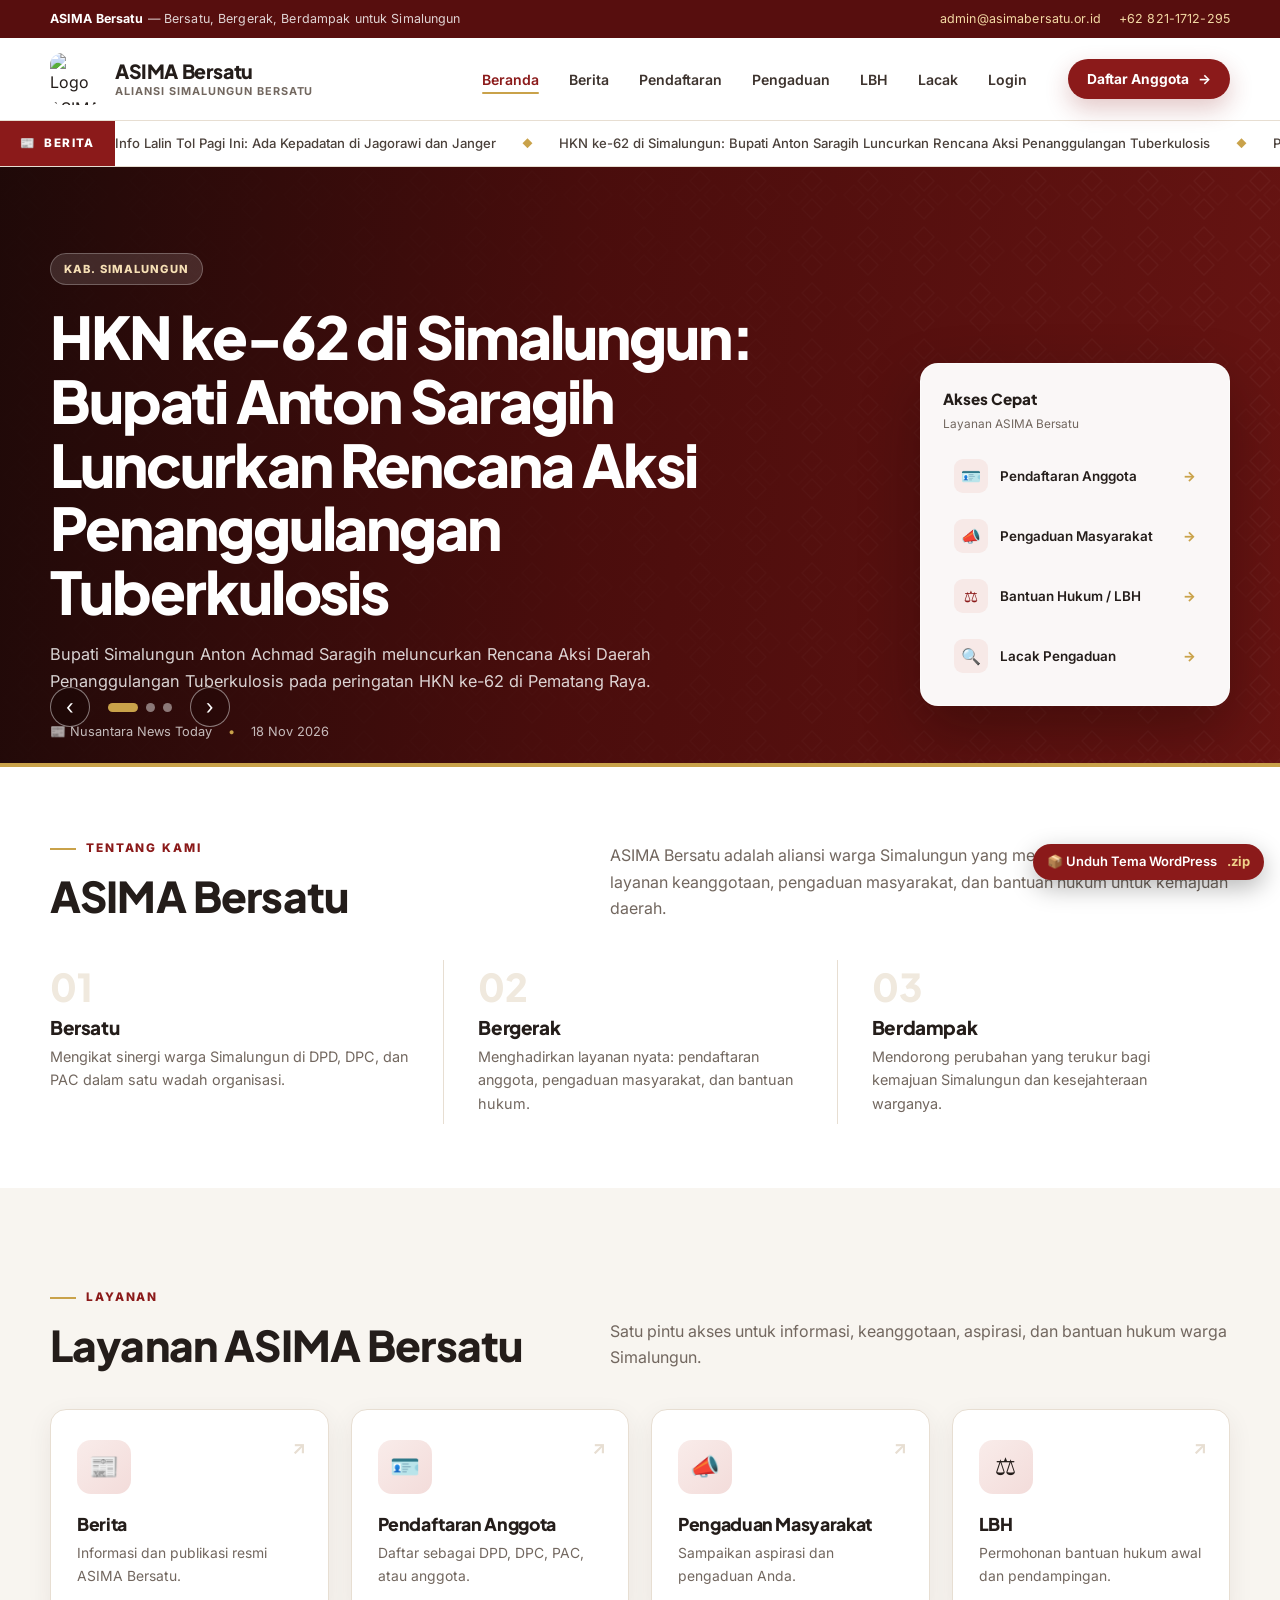
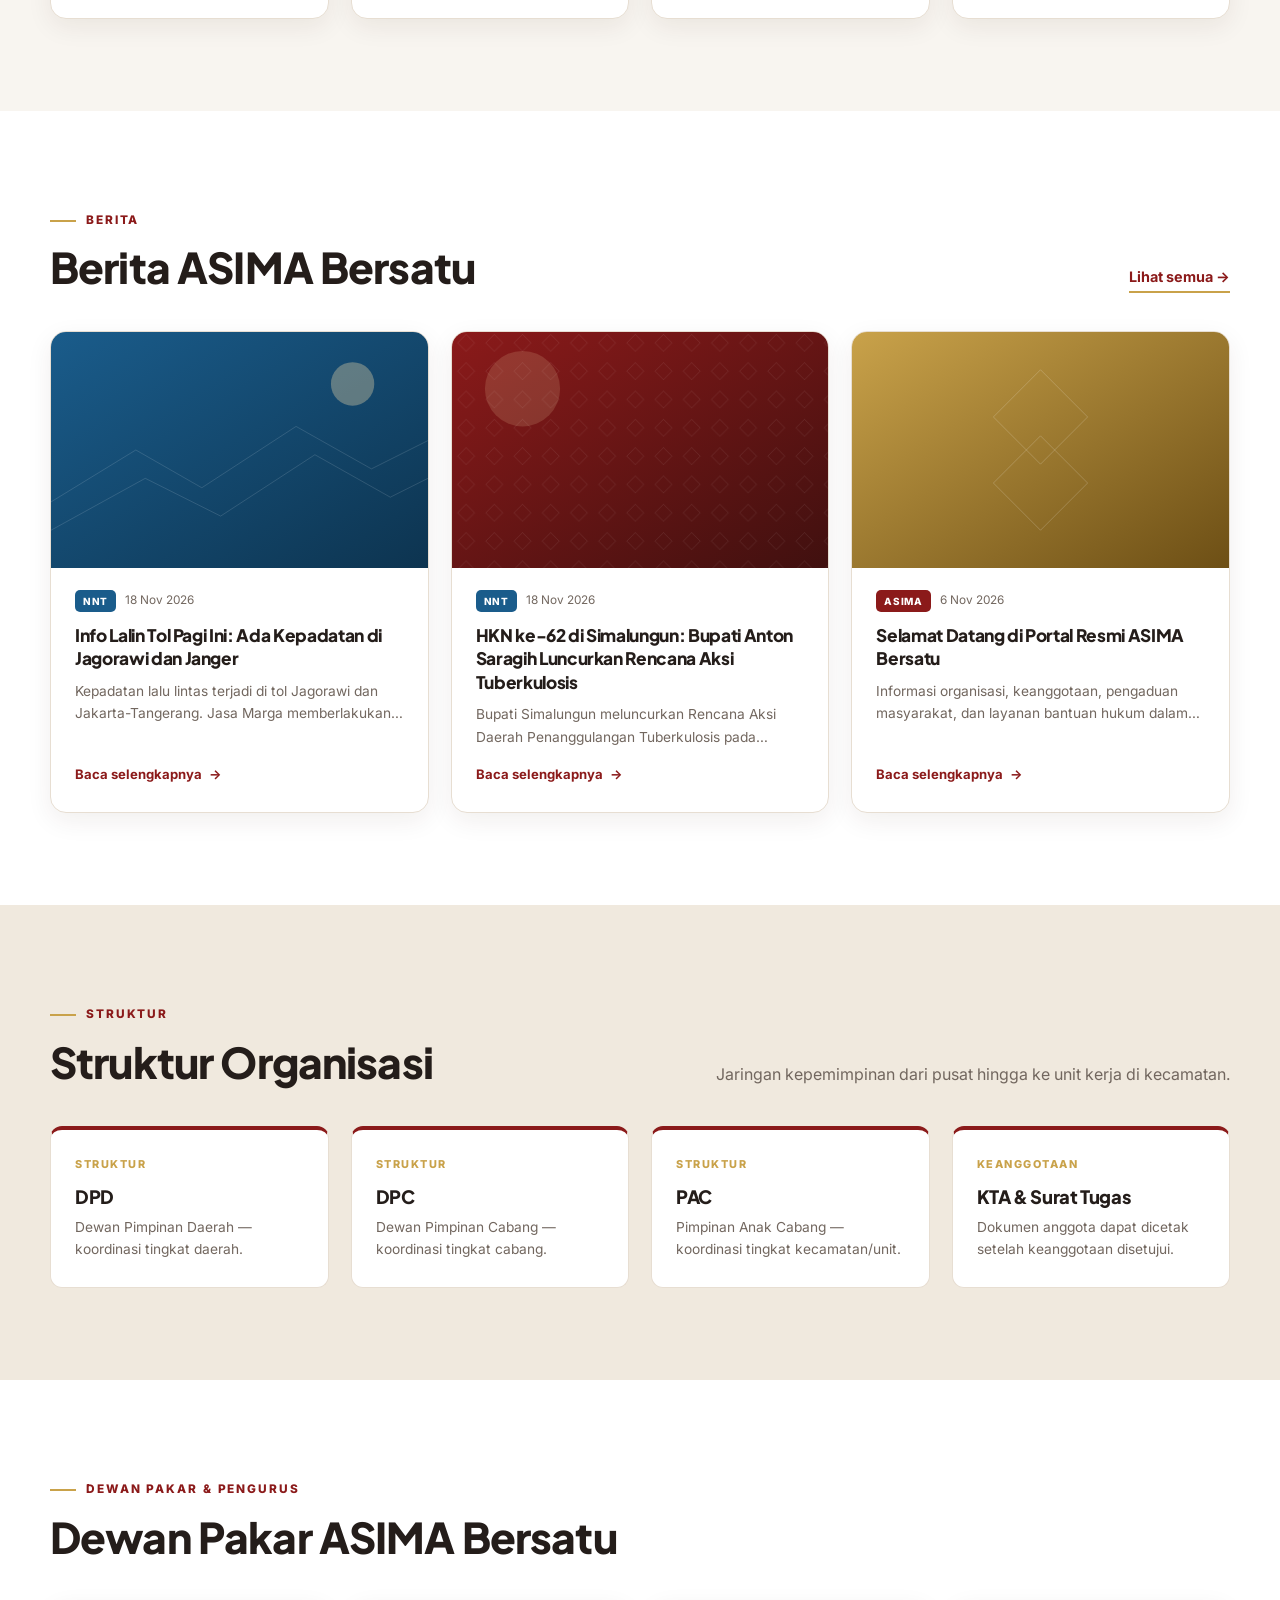
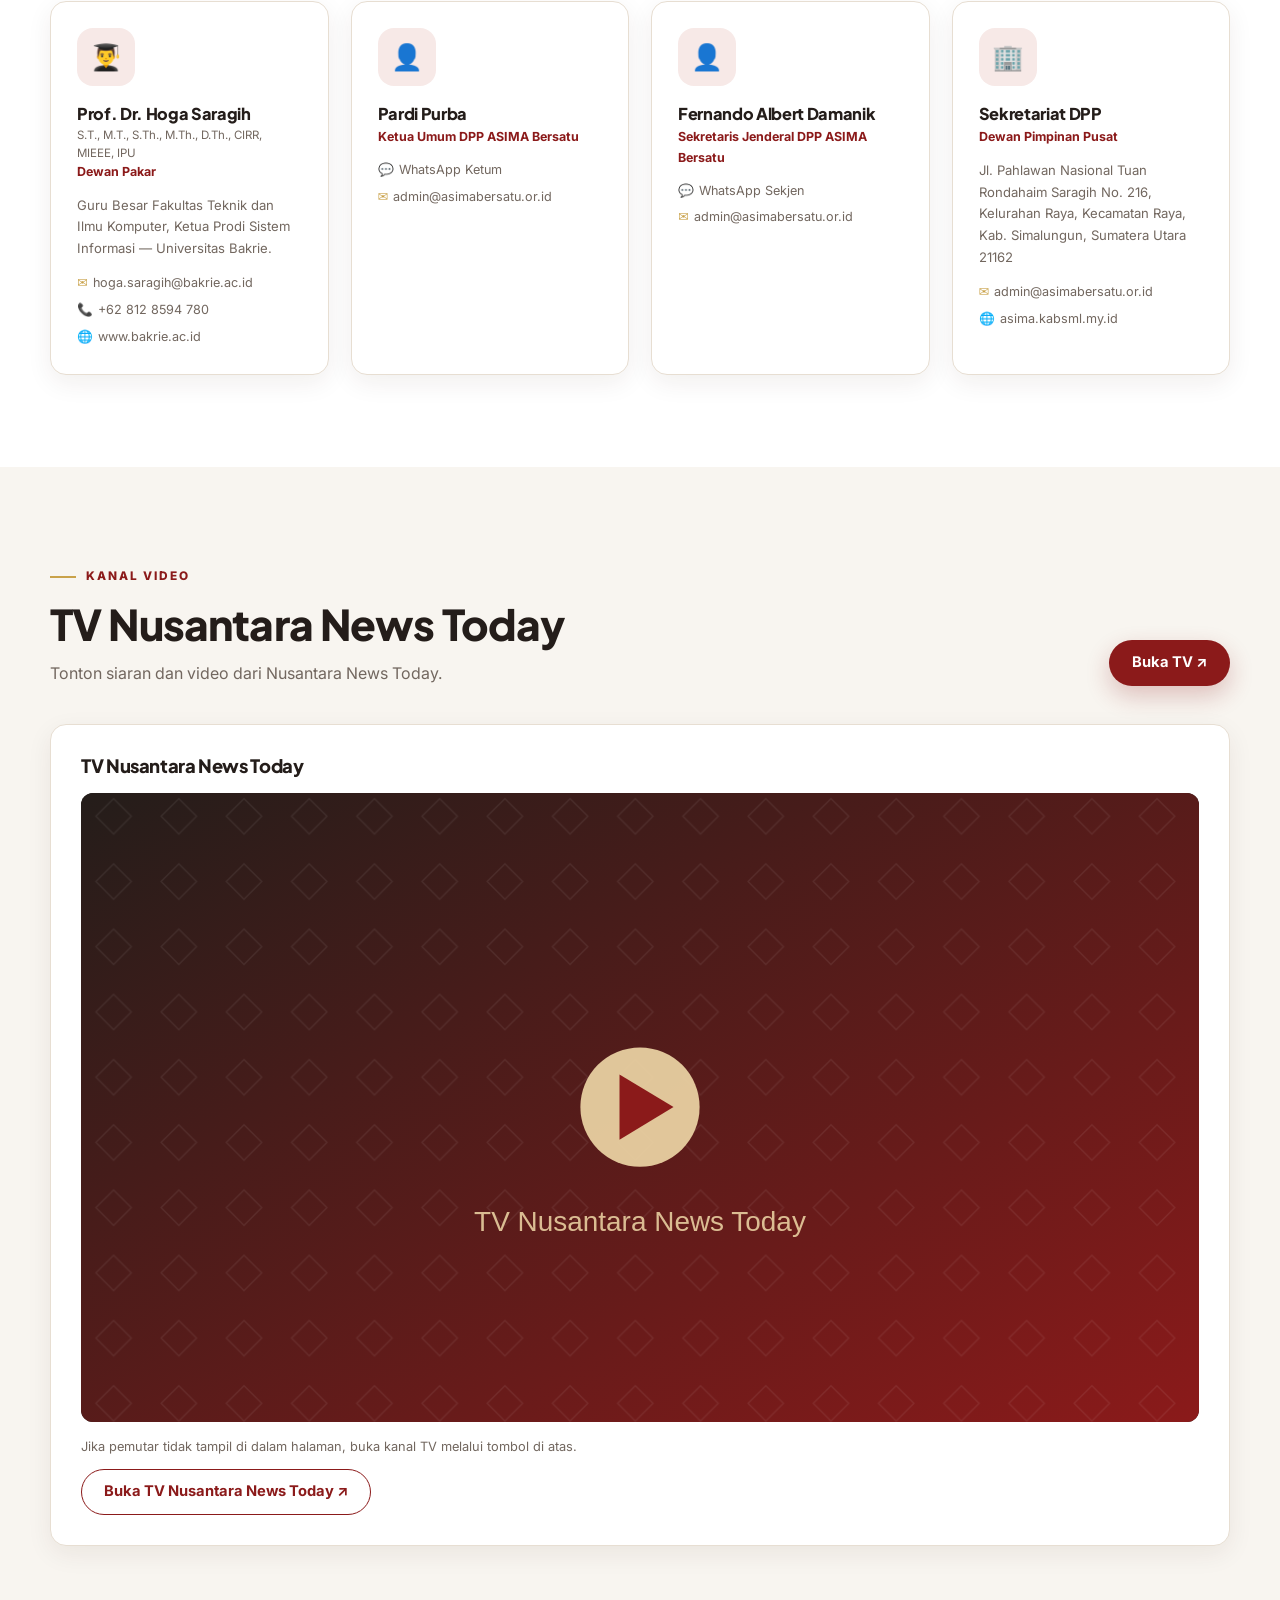
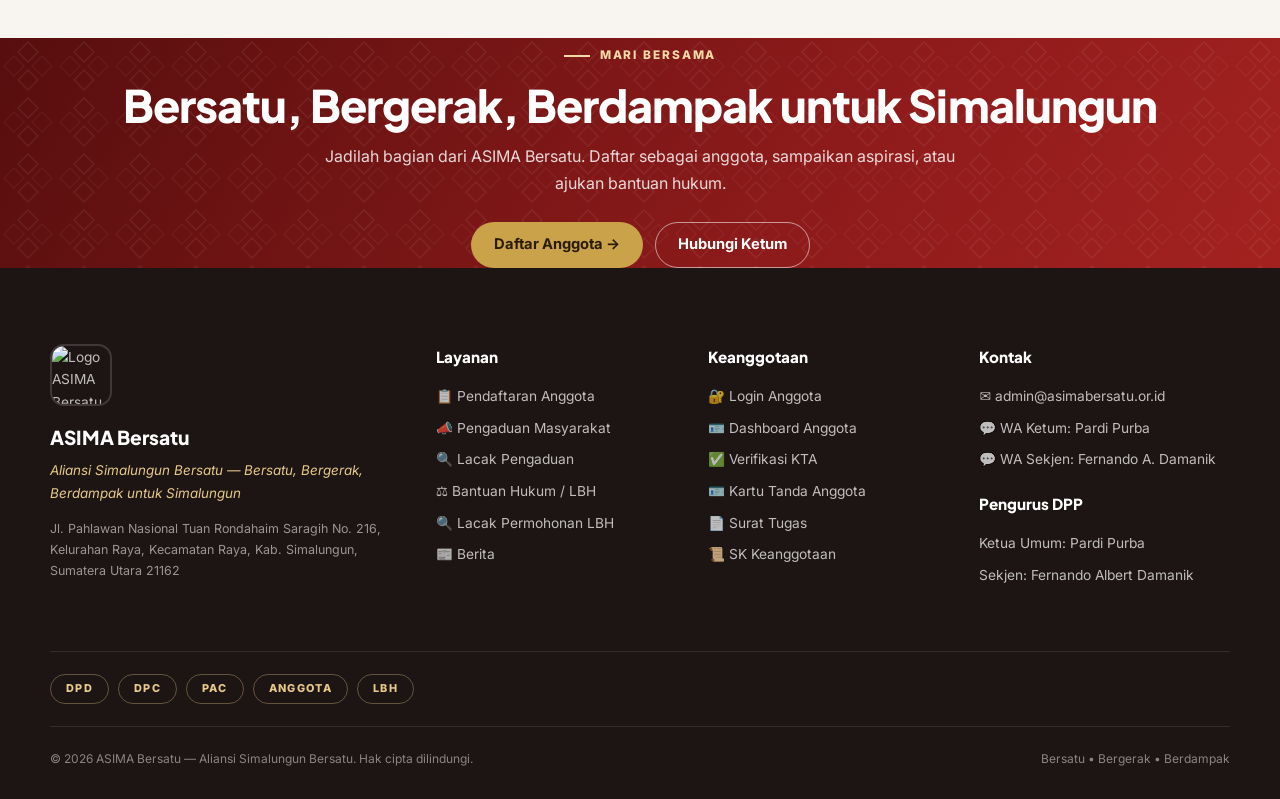
==== docs/index.html @ 827d53e6 "Tema WordPress ASIMA Bersatu + pratinjau GitHub Pages" ====
<!doctype html>
<html lang="id">
<head>
<meta charset="UTF-8">
<meta name="viewport" content="width=device-width, initial-scale=1">
<title>ASIMA Bersatu — Aliansi Simalungun Bersatu (Pratinjau Tema)</title>
<link rel="preconnect" href="https://fonts.googleapis.com">
<link rel="preconnect" href="https://fonts.gstatic.com" crossorigin>
<link href="https://fonts.googleapis.com/css2?family=Inter:wght@400;500;600;700&family=Plus+Jakarta+Sans:wght@500;600;700;800&display=swap" rel="stylesheet">
<link rel="stylesheet" href="theme/style.css">
<style>
.gh-download{position:fixed;right:16px;bottom:20px;z-index:95;display:flex;align-items:center;gap:10px;max-width:calc(100vw - 32px);padding:10px 14px;border-radius:999px;background:#8b1a1a;color:#fff;box-shadow:0 8px 24px rgba(0,0,0,.28);font:600 13px/1.2 Inter,system-ui,sans-serif;text-decoration:none}
.gh-download:hover{background:#6f1414;color:#fff}
.gh-download b{color:#f0d18a;font-weight:700}
@media(max-width:700px){.gh-download{bottom:76px;right:12px;padding:9px 12px;font-size:12px}}
</style>
</head>
<body class="home blog">

<a class="skip-link" href="#main">Lewati ke konten</a>

<div class="topbar"><div class="container">
  <span><strong>ASIMA Bersatu</strong> — Bersatu, Bergerak, Berdampak untuk Simalungun</span>
  <div class="topbar__contact">
    <a href="mailto:admin@asimabersatu.or.id">admin@asimabersatu.or.id</a>
    <a href="tel:+628211712295">+62 821-1712-295</a>
  </div>
</div></div>

<header class="site-header" id="siteHeader"><div class="container header-inner">
  <a class="brand" href="#">
    <img src="https://asima.kabsml.my.id/wp-content/uploads/2026/11/asima-logo-300x300.jpeg" alt="Logo ASIMA Bersatu" class="asima-logo">
    <span class="brand__text"><span class="brand__title">ASIMA Bersatu</span><span class="brand__sub">Aliansi Simalungun Bersatu</span></span>
  </a>
  <button class="menu-toggle" type="button" aria-expanded="false" aria-controls="asima-primary-nav" aria-label="Buka menu"><span></span><span></span><span></span></button>
  <nav id="asima-primary-nav" class="main-nav" aria-label="Menu utama">
    <ul class="asima-nav-list">
      <li><a href="#" aria-current="page">Beranda</a></li>
      <li><a href="#berita">Berita</a></li>
      <li><a href="#layanan">Pendaftaran</a></li>
      <li><a href="#layanan">Pengaduan</a></li>
      <li><a href="#layanan">LBH</a></li>
      <li><a href="#layanan">Lacak</a></li>
      <li><a href="#">Login</a></li>
    </ul>
  </nav>
  <a class="btn btn--primary header-cta" href="#layanan">Daftar Anggota <span aria-hidden="true">→</span></a>
</div></header>

<div class="ticker" aria-label="Berita terbaru">
  <div class="ticker__label"><span class="ticker__icon" aria-hidden="true">📰</span> Berita</div>
  <div class="ticker__wrap"><div class="ticker__track">
    <div class="ticker__group">
      <a href="#">Info Lalin Tol Pagi Ini: Ada Kepadatan di Jagorawi dan Janger</a><span class="ticker__sep" aria-hidden="true">◆</span>
      <a href="#">HKN ke-62 di Simalungun: Bupati Anton Saragih Luncurkan Rencana Aksi Penanggulangan Tuberkulosis</a><span class="ticker__sep" aria-hidden="true">◆</span>
      <a href="#">PSI Simalungun Konsolidasi Bersama DPD Punggawa Kaesang</a><span class="ticker__sep" aria-hidden="true">◆</span>
      <a href="#">Membidik Pedagang Pasar agar Lebih Mudah Akses Pembiayaan</a><span class="ticker__sep" aria-hidden="true">◆</span>
    </div>
    <div class="ticker__group" aria-hidden="true">
      <a href="#" tabindex="-1" aria-hidden="true">Info Lalin Tol Pagi Ini: Ada Kepadatan di Jagorawi dan Janger</a><span class="ticker__sep">◆</span>
      <a href="#" tabindex="-1" aria-hidden="true">HKN ke-62 di Simalungun: Bupati Anton Saragih Luncurkan Rencana Aksi Penanggulangan Tuberkulosis</a><span class="ticker__sep">◆</span>
      <a href="#" tabindex="-1" aria-hidden="true">PSI Simalungun Konsolidasi Bersama DPD Punggawa Kaesang</a><span class="ticker__sep">◆</span>
      <a href="#" tabindex="-1" aria-hidden="true">Membidik Pedagang Pasar agar Lebih Mudah Akses Pembiayaan</a><span class="ticker__sep">◆</span>
    </div>
  </div></div>
</div>

<main id="main">

<section class="hero" aria-label="Berita utama">
  <div class="hero__slides" id="asimaHeroSlides">
    <article class="hero__slide is-active" style="--slide-image:url('assets/hero-1.svg')">
      <div class="container hero__layout">
        <div class="hero__content">
          <span class="hero__cat">Kab. Simalungun</span>
          <h2 class="hero__title"><a href="#">HKN ke-62 di Simalungun: Bupati Anton Saragih Luncurkan Rencana Aksi Penanggulangan Tuberkulosis</a></h2>
          <p class="hero__desc">Bupati Simalungun Anton Achmad Saragih meluncurkan Rencana Aksi Daerah Penanggulangan Tuberkulosis pada peringatan HKN ke-62 di Pematang Raya.</p>
          <div class="hero__meta"><span>📰 Nusantara News Today</span><span>18 Nov 2026</span></div>
          <div class="hero__actions">
            <a class="btn btn--gold" href="#">Baca Selengkapnya →</a>
            <a class="btn btn--outline" href="#">Tonton TV</a>
          </div>
        </div>
        <aside class="hero__quick" aria-label="Akses cepat">
          <div class="hero__quick-title">Akses Cepat</div>
          <div class="hero__quick-sub">Layanan ASIMA Bersatu</div>
          <div class="hero__quick-list">
            <a href="#layanan"><span class="q-icon" aria-hidden="true">🪪</span><span>Pendaftaran Anggota</span><span class="q-arrow" aria-hidden="true">→</span></a>
            <a href="#layanan"><span class="q-icon" aria-hidden="true">📣</span><span>Pengaduan Masyarakat</span><span class="q-arrow" aria-hidden="true">→</span></a>
            <a href="#layanan"><span class="q-icon" aria-hidden="true">⚖️</span><span>Bantuan Hukum / LBH</span><span class="q-arrow" aria-hidden="true">→</span></a>
            <a href="#layanan"><span class="q-icon" aria-hidden="true">🔍</span><span>Lacak Pengaduan</span><span class="q-arrow" aria-hidden="true">→</span></a>
          </div>
        </aside>
      </div>
    </article>
    <article class="hero__slide" style="--slide-image:url('assets/hero-2.svg')" aria-hidden="true">
      <div class="container hero__layout">
        <div class="hero__content">
          <span class="hero__cat">Politik</span>
          <h2 class="hero__title"><a href="#">PSI Simalungun Konsolidasi Bersama DPD Punggawa Kaesang Kota Siantar dan Kabupaten Simalungun</a></h2>
          <p class="hero__desc">Dalam upaya memperkuat komunikasi, membangun kolaborasi, serta memperluas jaringan solidaritas antarelemen masyarakat.</p>
          <div class="hero__meta"><span>📰 Nusantara News Today</span><span>17 Nov 2026</span></div>
          <div class="hero__actions"><a class="btn btn--gold" href="#">Baca Selengkapnya →</a><a class="btn btn--outline" href="#">Tonton TV</a></div>
        </div>
        <aside class="hero__quick" aria-label="Akses cepat">
          <div class="hero__quick-title">Akses Cepat</div><div class="hero__quick-sub">Layanan ASIMA Bersatu</div>
          <div class="hero__quick-list">
            <a href="#layanan"><span class="q-icon" aria-hidden="true">🪪</span><span>Pendaftaran Anggota</span><span class="q-arrow" aria-hidden="true">→</span></a>
            <a href="#layanan"><span class="q-icon" aria-hidden="true">📣</span><span>Pengaduan Masyarakat</span><span class="q-arrow" aria-hidden="true">→</span></a>
            <a href="#layanan"><span class="q-icon" aria-hidden="true">⚖️</span><span>Bantuan Hukum / LBH</span><span class="q-arrow" aria-hidden="true">→</span></a>
            <a href="#layanan"><span class="q-icon" aria-hidden="true">🔍</span><span>Lacak Pengaduan</span><span class="q-arrow" aria-hidden="true">→</span></a>
          </div>
        </aside>
      </div>
    </article>
    <article class="hero__slide" style="--slide-image:url('assets/hero-3.svg')" aria-hidden="true">
      <div class="container hero__layout">
        <div class="hero__content">
          <span class="hero__cat">Berita Utama</span>
          <h2 class="hero__title"><a href="#">Membidik Pedagang Pasar agar Lebih Mudah Akses Pembiayaan</a></h2>
          <p class="hero__desc">Berbagai upaya dilakukan agar pedagang pasar dapat mengakses pembiayaan dengan lebih mudah dan terjangkau.</p>
          <div class="hero__meta"><span>📰 Nusantara News Today</span><span>17 Nov 2026</span></div>
          <div class="hero__actions"><a class="btn btn--gold" href="#">Baca Selengkapnya →</a><a class="btn btn--outline" href="#">Tonton TV</a></div>
        </div>
        <aside class="hero__quick" aria-label="Akses cepat">
          <div class="hero__quick-title">Akses Cepat</div><div class="hero__quick-sub">Layanan ASIMA Bersatu</div>
          <div class="hero__quick-list">
            <a href="#layanan"><span class="q-icon" aria-hidden="true">🪪</span><span>Pendaftaran Anggota</span><span class="q-arrow" aria-hidden="true">→</span></a>
            <a href="#layanan"><span class="q-icon" aria-hidden="true">📣</span><span>Pengaduan Masyarakat</span><span class="q-arrow" aria-hidden="true">→</span></a>
            <a href="#layanan"><span class="q-icon" aria-hidden="true">⚖️</span><span>Bantuan Hukum / LBH</span><span class="q-arrow" aria-hidden="true">→</span></a>
            <a href="#layanan"><span class="q-icon" aria-hidden="true">🔍</span><span>Lacak Pengaduan</span><span class="q-arrow" aria-hidden="true">→</span></a>
          </div>
        </aside>
      </div>
    </article>
  </div>
  <div class="container hero__controls">
    <button class="hero__arrow" type="button" id="heroPrev" aria-label="Berita sebelumnya">‹</button>
    <div class="hero__dots" id="heroDots" role="tablist" aria-label="Pilih berita">
      <button class="hero__dot is-active" type="button" data-index="0" role="tab" aria-selected="true" aria-label="Berita 1"></button>
      <button class="hero__dot" type="button" data-index="1" role="tab" aria-selected="false" aria-label="Berita 2"></button>
      <button class="hero__dot" type="button" data-index="2" role="tab" aria-selected="false" aria-label="Berita 3"></button>
    </div>
    <button class="hero__arrow" type="button" id="heroNext" aria-label="Berita berikutnya">›</button>
  </div>
  <div class="hero__progress"><span id="heroProgress"></span></div>
</section>

<section class="section section--tight" id="tentang"><div class="container">
  <div class="section-head">
    <div><span class="eyebrow" data-reveal>Tentang Kami</span><h2 data-reveal>ASIMA Bersatu</h2></div>
    <p data-reveal>ASIMA Bersatu adalah aliansi warga Simalungun yang menggerakkan informasi, layanan keanggotaan, pengaduan masyarakat, dan bantuan hukum untuk kemajuan daerah.</p>
  </div>
  <div class="pillars">
    <div class="pillar" data-reveal><div class="pillar__num">01</div><h3>Bersatu</h3><p>Mengikat sinergi warga Simalungun di DPD, DPC, dan PAC dalam satu wadah organisasi.</p></div>
    <div class="pillar" data-reveal><div class="pillar__num">02</div><h3>Bergerak</h3><p>Menghadirkan layanan nyata: pendaftaran anggota, pengaduan masyarakat, dan bantuan hukum.</p></div>
    <div class="pillar" data-reveal><div class="pillar__num">03</div><h3>Berdampak</h3><p>Mendorong perubahan yang terukur bagi kemajuan Simalungun dan kesejahteraan warganya.</p></div>
  </div>
</div></section>

<section class="section section--cream" id="layanan"><div class="container">
  <div class="section-head">
    <div><span class="eyebrow" data-reveal>Layanan</span><h2 data-reveal>Layanan ASIMA Bersatu</h2></div>
    <p data-reveal>Satu pintu akses untuk informasi, keanggotaan, aspirasi, dan bantuan hukum warga Simalungun.</p>
  </div>
  <div class="grid grid--4">
    <a class="service-card" href="#" data-reveal><div class="service-card__icon" aria-hidden="true">📰</div><h3>Berita</h3><p>Informasi dan publikasi resmi ASIMA Bersatu.</p></a>
    <a class="service-card" href="#" data-reveal><div class="service-card__icon" aria-hidden="true">🪪</div><h3>Pendaftaran Anggota</h3><p>Daftar sebagai DPD, DPC, PAC, atau anggota.</p></a>
    <a class="service-card" href="#" data-reveal><div class="service-card__icon" aria-hidden="true">📣</div><h3>Pengaduan Masyarakat</h3><p>Sampaikan aspirasi dan pengaduan Anda.</p></a>
    <a class="service-card" href="#" data-reveal><div class="service-card__icon" aria-hidden="true">⚖️</div><h3>LBH</h3><p>Permohonan bantuan hukum awal dan pendampingan.</p></a>
  </div>
</div></section>

<section class="section" id="berita"><div class="container">
  <div class="section-head">
    <div><span class="eyebrow" data-reveal>Berita</span><h2 data-reveal>Berita ASIMA Bersatu</h2></div>
    <a class="more-link" href="#" data-reveal>Lihat semua →</a>
  </div>
  <div class="grid grid--3">
    <article class="post-card" data-reveal>
      <a class="post-card__media" href="#" tabindex="-1" aria-hidden="true"><img src="assets/news-1.svg" alt="" loading="lazy"></a>
      <div class="post-card__body"><div class="post-card__meta"><span class="post-card__source post-card__source--feed">NNT</span><span>18 Nov 2026</span></div>
        <h3 class="post-card__title"><a href="#">Info Lalin Tol Pagi Ini: Ada Kepadatan di Jagorawi dan Janger</a></h3>
        <p class="post-card__excerpt">Kepadatan lalu lintas terjadi di tol Jagorawi dan Jakarta-Tangerang. Jasa Marga memberlakukan sistem buka tutup.</p>
        <a class="post-card__link" href="#">Baca selengkapnya <span aria-hidden="true">→</span></a>
      </div>
    </article>
    <article class="post-card" data-reveal>
      <a class="post-card__media" href="#" tabindex="-1" aria-hidden="true"><img src="assets/news-2.svg" alt="" loading="lazy"></a>
      <div class="post-card__body"><div class="post-card__meta"><span class="post-card__source post-card__source--feed">NNT</span><span>18 Nov 2026</span></div>
        <h3 class="post-card__title"><a href="#">HKN ke-62 di Simalungun: Bupati Anton Saragih Luncurkan Rencana Aksi Tuberkulosis</a></h3>
        <p class="post-card__excerpt">Bupati Simalungun meluncurkan Rencana Aksi Daerah Penanggulangan Tuberkulosis pada peringatan HKN ke-62.</p>
        <a class="post-card__link" href="#">Baca selengkapnya <span aria-hidden="true">→</span></a>
      </div>
    </article>
    <article class="post-card" data-reveal>
      <a class="post-card__media" href="#" tabindex="-1" aria-hidden="true"><img src="assets/news-3.svg" alt="" loading="lazy"></a>
      <div class="post-card__body"><div class="post-card__meta"><span class="post-card__source post-card__source--local">ASIMA</span><span>6 Nov 2026</span></div>
        <h3 class="post-card__title"><a href="#">Selamat Datang di Portal Resmi ASIMA Bersatu</a></h3>
        <p class="post-card__excerpt">Informasi organisasi, keanggotaan, pengaduan masyarakat, dan layanan bantuan hukum dalam satu portal.</p>
        <a class="post-card__link" href="#">Baca selengkapnya <span aria-hidden="true">→</span></a>
      </div>
    </article>
  </div>
</div></section>

<section class="section section--sand" id="struktur"><div class="container">
  <div class="section-head">
    <div><span class="eyebrow" data-reveal>Struktur</span><h2 data-reveal>Struktur Organisasi</h2></div>
    <p data-reveal>Jaringan kepemimpinan dari pusat hingga ke unit kerja di kecamatan.</p>
  </div>
  <div class="grid grid--4">
    <div class="struct-card" data-reveal><div class="struct-card__label">Struktur</div><h3>DPD</h3><p>Dewan Pimpinan Daerah — koordinasi tingkat daerah.</p></div>
    <div class="struct-card" data-reveal><div class="struct-card__label">Struktur</div><h3>DPC</h3><p>Dewan Pimpinan Cabang — koordinasi tingkat cabang.</p></div>
    <div class="struct-card" data-reveal><div class="struct-card__label">Struktur</div><h3>PAC</h3><p>Pimpinan Anak Cabang — koordinasi tingkat kecamatan/unit.</p></div>
    <div class="struct-card" data-reveal><div class="struct-card__label">Keanggotaan</div><h3>KTA &amp; Surat Tugas</h3><p>Dokumen anggota dapat dicetak setelah keanggotaan disetujui.</p></div>
  </div>
</div></section>

<section class="section" id="pengurus"><div class="container">
  <div class="section-head"><div><span class="eyebrow" data-reveal>Dewan Pakar &amp; Pengurus</span><h2 data-reveal>Dewan Pakar ASIMA Bersatu</h2></div></div>
  <div class="grid grid--4">
    <div class="person-card" data-reveal><div class="person-card__avatar" aria-hidden="true">👨‍🎓</div><h3>Prof. Dr. Hoga Saragih</h3><div class="person-card__degrees">S.T., M.T., S.Th., M.Th., D.Th., CIRR, MIEEE, IPU</div><div class="person-card__role">Dewan Pakar</div><div class="person-card__text">Guru Besar Fakultas Teknik dan Ilmu Komputer, Ketua Prodi Sistem Informasi — Universitas Bakrie.</div><ul class="person-card__list"><li><span aria-hidden="true">✉</span><a href="#">hoga.saragih@bakrie.ac.id</a></li><li><span aria-hidden="true">📞</span><a href="#">+62 812 8594 780</a></li><li><span aria-hidden="true">🌐</span><a href="#">www.bakrie.ac.id</a></li></ul></div>
    <div class="person-card" data-reveal><div class="person-card__avatar" aria-hidden="true">👤</div><h3>Pardi Purba</h3><div class="person-card__role">Ketua Umum DPP ASIMA Bersatu</div><ul class="person-card__list"><li><span aria-hidden="true">💬</span><a href="#">WhatsApp Ketum</a></li><li><span aria-hidden="true">✉</span><a href="#">admin@asimabersatu.or.id</a></li></ul></div>
    <div class="person-card" data-reveal><div class="person-card__avatar" aria-hidden="true">👤</div><h3>Fernando Albert Damanik</h3><div class="person-card__role">Sekretaris Jenderal DPP ASIMA Bersatu</div><ul class="person-card__list"><li><span aria-hidden="true">💬</span><a href="#">WhatsApp Sekjen</a></li><li><span aria-hidden="true">✉</span><a href="#">admin@asimabersatu.or.id</a></li></ul></div>
    <div class="person-card" data-reveal><div class="person-card__avatar" aria-hidden="true">🏢</div><h3>Sekretariat DPP</h3><div class="person-card__role">Dewan Pimpinan Pusat</div><div class="person-card__text">Jl. Pahlawan Nasional Tuan Rondahaim Saragih No. 216, Kelurahan Raya, Kecamatan Raya, Kab. Simalungun, Sumatera Utara 21162</div><ul class="person-card__list"><li><span aria-hidden="true">✉</span><a href="#">admin@asimabersatu.or.id</a></li><li><span aria-hidden="true">🌐</span><a href="#">asima.kabsml.my.id</a></li></ul></div>
  </div>
</div></section>

<section class="section section--cream" id="tv"><div class="container">
  <div class="section-head">
    <div><span class="eyebrow" data-reveal>Kanal Video</span><h2 data-reveal>TV Nusantara News Today</h2><p data-reveal>Tonton siaran dan video dari Nusantara News Today.</p></div>
    <a class="btn btn--primary" href="#" data-reveal>Buka TV ↗</a>
  </div>
  <div class="tv-card" data-reveal><h3>TV Nusantara News Today</h3><div class="tv-frame"><img src="assets/tv.svg" alt="Pratinjau kanal video" style="width:100%;height:100%;object-fit:cover"></div><p class="tv-card__note muted">Jika pemutar tidak tampil di dalam halaman, buka kanal TV melalui tombol di atas.</p><a class="btn btn--outline btn--outline-primary" href="#">Buka TV Nusantara News Today ↗</a></div>
</div></section>

<section class="cta-band"><div class="container">
  <span class="eyebrow eyebrow--light" data-reveal>Mari Bersama</span>
  <h2 data-reveal>Bersatu, Bergerak, Berdampak untuk Simalungun</h2>
  <p data-reveal>Jadilah bagian dari ASIMA Bersatu. Daftar sebagai anggota, sampaikan aspirasi, atau ajukan bantuan hukum.</p>
  <div class="cta-band__actions" data-reveal><a class="btn btn--gold" href="#layanan">Daftar Anggota →</a><a class="btn btn--outline" href="#">Hubungi Ketum</a></div>
</div></section>

</main>

<footer class="site-footer"><div class="container">
  <div class="footer-grid">
    <div class="footer-brand">
      <img src="https://asima.kabsml.my.id/wp-content/uploads/2026/11/asima-logo-300x300.jpeg" alt="Logo ASIMA Bersatu" class="footer-brand__logo">
      <div class="footer-brand__name">ASIMA Bersatu</div>
      <div class="footer-brand__tag">Aliansi Simalungun Bersatu — <em>Bersatu, Bergerak, Berdampak untuk Simalungun</em></div>
      <p class="footer-brand__address">Jl. Pahlawan Nasional Tuan Rondahaim Saragih No. 216, Kelurahan Raya, Kecamatan Raya, Kab. Simalungun, Sumatera Utara 21162</p>
    </div>
    <div><div class="footer-title">Layanan</div><ul class="footer-links"><li><a href="#">📋 Pendaftaran Anggota</a></li><li><a href="#">📣 Pengaduan Masyarakat</a></li><li><a href="#">🔍 Lacak Pengaduan</a></li><li><a href="#">⚖️ Bantuan Hukum / LBH</a></li><li><a href="#">🔍 Lacak Permohonan LBH</a></li><li><a href="#">📰 Berita</a></li></ul></div>
    <div><div class="footer-title">Keanggotaan</div><ul class="footer-links"><li><a href="#">🔐 Login Anggota</a></li><li><a href="#">🪪 Dashboard Anggota</a></li><li><a href="#">✅ Verifikasi KTA</a></li><li><a href="#">🪪 Kartu Tanda Anggota</a></li><li><a href="#">📄 Surat Tugas</a></li><li><a href="#">📜 SK Keanggotaan</a></li></ul></div>
    <div><div class="footer-title">Kontak</div><ul class="footer-links"><li>✉️ <a href="#">admin@asimabersatu.or.id</a></li><li>💬 <a href="#">WA Ketum: Pardi Purba</a></li><li>💬 <a href="#">WA Sekjen: Fernando A. Damanik</a></li></ul><div class="footer-title" style="margin-top:20px">Pengurus DPP</div><ul class="footer-links"><li>Ketua Umum: Pardi Purba</li><li>Sekjen: Fernando Albert Damanik</li></ul></div>
  </div>
  <div class="footer-struktur"><span>DPD</span><span>DPC</span><span>PAC</span><span>ANGGOTA</span><span>LBH</span></div>
  <div class="footer-bottom"><span>© 2026 ASIMA Bersatu — Aliansi Simalungun Bersatu. Hak cipta dilindungi.</span><span>Bersatu • Bergerak • Berdampak</span></div>
</div></footer>

<nav class="appbar" aria-label="Navigasi cepat mobile">
  <a href="#" class="appbar__item is-active"><span aria-hidden="true">⌂</span>Beranda</a>
  <a href="#berita" class="appbar__item"><span aria-hidden="true">▤</span>Berita</a>
  <a href="#layanan" class="appbar__item"><span aria-hidden="true">＋</span>Daftar</a>
  <a href="#tv" class="appbar__item"><span aria-hidden="true">▶</span>TV</a>
</nav>

<a class="gh-download" href="asima-bersatu.zip" download aria-label="Unduh paket tema WordPress ASIMA Bersatu">📦 Unduh Tema WordPress <b>.zip</b></a>

<script src="theme/assets/js/main.js"></script>
</body>
</html>
---- docs/theme/style.css ----
/*
Theme Name: ASIMA Bersatu
Theme URI: https://asima.kabsml.my.id/
Author: ASIMA Bersatu
Author URI: https://asima.kabsml.my.id/
Description: Tema portal resmi ASIMA Bersatu — Aliansi Simalungun Bersatu. Dirancang untuk berita, layanan keanggotaan, pengaduan masyarakat, LBH, dan struktur organisasi.
Version: 1.0.0
Requires at least: 6.0
Tested up to: 7.1
Requires PHP: 7.4
License: GNU General Public License v2 or later
License URI: https://www.gnu.org/licenses/gpl-2.0.html
Text Domain: asima-bersatu
Tags: custom-logo, custom-menu, custom-colors, responsive-layout, blog, news, translation-ready
*/

/* ==========================================================================
   1. Variabel & Dasar
   ========================================================================== */
:root {
  --asima-red: #8b1a1a;
  --asima-red-dark: #570e0e;
  --asima-red-light: #b52d2d;
  --asima-gold: #c9a24a;
  --asima-ink: #241d1a;
  --asima-muted: #72675f;
  --asima-cream: #f8f5f0;
  --asima-sand: #f0e9de;
  --asima-line: #e7ded2;
  --asima-white: #fff;
  --asima-radius: 16px;
  --asima-radius-sm: 10px;
  --asima-shadow: 0 20px 50px rgba(55, 25, 18, .10);
  --asima-shadow-soft: 0 8px 26px rgba(55, 25, 18, .07);
  --asima-container: 1180px;
  --asima-font-body: "Inter", system-ui, -apple-system, "Segoe UI", Roboto, sans-serif;
  --asima-font-head: "Plus Jakarta Sans", var(--asima-font-body);
  --asima-pattern: url("data:image/svg+xml,%3Csvg xmlns='http://www.w3.org/2000/svg' width='56' height='56' viewBox='0 0 56 56'%3E%3Cpath d='M28 4 38 14 28 24 18 14Z M28 32 38 42 28 52 18 42Z' fill='none' stroke='%23ffffff' stroke-opacity='.07' stroke-width='1.3'/%3E%3Cpath d='M4 28 14 18 24 28 14 38Z M32 28 42 18 52 28 42 38Z' fill='none' stroke='%23ffffff' stroke-opacity='.04' stroke-width='1.3'/%3E%3C/svg%3E");
}

*, *::before, *::after { box-sizing: border-box; }

html { scroll-behavior: smooth; }

body {
  margin: 0;
  color: var(--asima-ink);
  background: var(--asima-white);
  font-family: var(--asima-font-body);
  font-size: 16px;
  line-height: 1.65;
  -webkit-font-smoothing: antialiased;
}

img { max-width: 100%; height: auto; display: block; }
a { color: var(--asima-red); text-decoration: none; transition: color .2s ease; }
a:hover { color: var(--asima-red-dark); }
h1, h2, h3, h4 { font-family: var(--asima-font-head); line-height: 1.2; margin: 0 0 .5em; font-weight: 800; letter-spacing: -.02em; }
p { margin: 0 0 1.1em; }
ul, ol { margin: 0 0 1.2em; padding-left: 1.3em; }
button { font: inherit; cursor: pointer; }

:focus-visible { outline: 3px solid var(--asima-gold); outline-offset: 3px; border-radius: 4px; }

.container { width: min(var(--asima-container), calc(100% - 44px)); margin-inline: auto; }

.skip-link {
  position: absolute; left: 12px; top: -60px; z-index: 999;
  background: var(--asima-ink); color: #fff; padding: 10px 16px; border-radius: 0 0 8px 8px;
}
.skip-link:focus { top: 0; color: #fff; }

.screen-reader-text {
  position: absolute !important; width: 1px; height: 1px; padding: 0; margin: -1px;
  overflow: hidden; clip: rect(0, 0, 0, 0); white-space: nowrap; border: 0;
}

/* ==========================================================================
   2. Komponen Umum
   ========================================================================== */
.btn {
  display: inline-flex; align-items: center; justify-content: center; gap: 9px;
  padding: 13px 22px; border-radius: 999px; font-weight: 700; font-size: .92rem;
  border: 1.5px solid transparent; line-height: 1.2; transition: transform .2s ease, box-shadow .2s ease, background .2s ease, color .2s ease;
}
.btn:hover { transform: translateY(-2px); }
.btn--primary { background: var(--asima-red); color: #fff; box-shadow: 0 10px 24px rgba(139, 26, 26, .24); }
.btn--primary:hover { background: var(--asima-red-dark); color: #fff; box-shadow: 0 14px 30px rgba(139, 26, 26, .3); }
.btn--light { background: #fff; color: var(--asima-red); }
.btn--light:hover { background: var(--asima-cream); color: var(--asima-red-dark); }
.btn--outline { border-color: rgba(255, 255, 255, .55); color: #fff; background: transparent; }
.btn--outline:hover { background: #fff; color: var(--asima-red); }
.btn--gold { background: var(--asima-gold); color: #2b1c08; }
.btn--gold:hover { background: #e0bb67; color: #2b1c08; }

.eyebrow {
  display: inline-flex; align-items: center; gap: 10px;
  font-size: .74rem; font-weight: 800; letter-spacing: .16em; text-transform: uppercase;
  color: var(--asima-red);
}
.eyebrow::before { content: ""; width: 26px; height: 2px; background: var(--asima-gold); }
.eyebrow--light { color: #f4d9a8; }
.eyebrow--light::before { background: #f4d9a8; }

.section { padding: 92px 0; }
.section--cream { background: var(--asima-cream); }
.section--sand { background: var(--asima-sand); }
.section--tight { padding: 64px 0; }

.section-head {
  display: flex; align-items: end; justify-content: space-between; gap: 24px;
  margin-bottom: 38px; flex-wrap: wrap;
}
.section-head h2 { font-size: clamp(1.85rem, 3.4vw, 2.65rem); margin: 12px 0 0; }
.section-head p { color: var(--asima-muted); margin: 10px 0 0; max-width: 620px; }
.section-head .more-link {
  display: inline-flex; align-items: center; gap: 8px; font-weight: 700; font-size: .9rem;
  border-bottom: 2px solid var(--asima-gold); padding-bottom: 3px;
}

.grid { display: grid; gap: 22px; }
.grid--4 { grid-template-columns: repeat(4, minmax(0, 1fr)); }
.grid--3 { grid-template-columns: repeat(3, minmax(0, 1fr)); }
.grid--2 { grid-template-columns: repeat(2, minmax(0, 1fr)); }

.card {
  background: #fff; border: 1px solid var(--asima-line); border-radius: var(--asima-radius);
  padding: 28px; box-shadow: var(--asima-shadow-soft);
}

.muted { color: var(--asima-muted); }

/* ==========================================================================
   3. Topbar & Header
   ========================================================================== */
.topbar {
  background: var(--asima-red-dark); color: rgba(255, 255, 255, .82);
  font-size: .78rem; letter-spacing: .01em;
}
.topbar .container {
  display: flex; align-items: center; justify-content: space-between; gap: 16px;
  min-height: 38px; flex-wrap: wrap;
}
.topbar strong { color: #fff; font-weight: 700; }
.topbar a { color: #f3d9a4; }
.topbar a:hover { color: #fff; }
.topbar__contact { display: flex; gap: 18px; flex-wrap: wrap; }

.site-header {
  position: sticky; top: 0; z-index: 80;
  background: rgba(255, 255, 255, .96);
  backdrop-filter: blur(12px);
  border-bottom: 1px solid var(--asima-line);
  transition: box-shadow .25s ease;
}
.site-header.is-scrolled { box-shadow: 0 8px 28px rgba(45, 20, 14, .09); }
.header-inner {
  display: flex; align-items: center; justify-content: space-between; gap: 28px;
  min-height: 82px;
}
.brand { display: inline-flex; align-items: center; gap: 13px; color: var(--asima-ink); flex-shrink: 0; }
.brand:hover { color: var(--asima-ink); }
.brand img { width: 52px; height: 52px; object-fit: cover; border-radius: 12px; }
.brand__text { display: flex; flex-direction: column; line-height: 1.15; }
.brand__title { font-family: var(--asima-font-head); font-size: 1.22rem; font-weight: 800; letter-spacing: -.02em; }
.brand__sub { font-size: .68rem; color: var(--asima-muted); letter-spacing: .09em; text-transform: uppercase; font-weight: 700; margin-top: 3px; }

.main-nav { display: flex; align-items: center; margin-left: auto; }
.asima-nav-list { display: flex; align-items: center; gap: 4px; list-style: none; margin: 0; padding: 0; }
.main-nav a {
  color: #3d332e; font-size: .88rem; font-weight: 600; padding: 10px 13px; border-radius: 8px;
  position: relative; white-space: nowrap;
}
.main-nav a:hover { color: var(--asima-red); background: var(--asima-cream); }
.main-nav a.current-menu-item, .main-nav a[aria-current="page"] { color: var(--asima-red); }
.main-nav a[aria-current="page"]::after, .main-nav a.current-menu-item::after {
  content: ""; position: absolute; left: 13px; right: 13px; bottom: 4px; height: 2px;
  background: var(--asima-gold); border-radius: 2px;
}
.header-cta { flex-shrink: 0; padding: 11px 18px; font-size: .86rem; }

.menu-toggle {
  display: none; width: 44px; height: 44px; border: 1px solid var(--asima-line);
  background: #fff; border-radius: 11px; align-items: center; justify-content: center;
  flex-direction: column; gap: 5px; color: var(--asima-ink);
}
.menu-toggle span { display: block; width: 19px; height: 2px; background: currentColor; border-radius: 2px; transition: transform .2s ease, opacity .2s ease; }
.menu-toggle[aria-expanded="true"] span:nth-child(1) { transform: translateY(7px) rotate(45deg); }
.menu-toggle[aria-expanded="true"] span:nth-child(2) { opacity: 0; }
.menu-toggle[aria-expanded="true"] span:nth-child(3) { transform: translateY(-7px) rotate(-45deg); }

/* ==========================================================================
   4. Ticker Berita
   ========================================================================== */
.ticker {
  background: #fff; border-bottom: 1px solid var(--asima-line);
  display: flex; align-items: stretch; min-height: 46px; overflow: hidden;
}
.ticker__label {
  display: inline-flex; align-items: center; gap: 8px; flex-shrink: 0;
  background: var(--asima-red); color: #fff; padding: 0 20px;
  font-size: .73rem; font-weight: 800; letter-spacing: .12em; text-transform: uppercase;
}
.ticker__wrap { overflow: hidden; display: flex; align-items: center; flex: 1; min-width: 0; }
.ticker__track {
  display: flex; align-items: center; gap: 26px; width: max-content;
  animation: asima-marquee 46s linear infinite;
}
.ticker:hover .ticker__track { animation-play-state: paused; }
.ticker__track a { color: #4b413b; font-size: .82rem; font-weight: 500; white-space: nowrap; }
.ticker__track a:hover { color: var(--asima-red); }
.ticker__sep { color: var(--asima-gold); font-size: .65rem; }
.ticker__group { display: flex; align-items: center; gap: 26px; padding-right: 26px; }
@keyframes asima-marquee { from { transform: translateX(0); } to { transform: translateX(-50%); } }

/* ==========================================================================
   5. Hero / Slider Berita Utama
   ========================================================================== */
.hero { position: relative; background: var(--asima-red-dark); overflow: hidden; }
.hero__slides { position: relative; min-height: 600px; }
.hero__slide {
  position: absolute; inset: 0; opacity: 0; visibility: hidden;
  transition: opacity .7s ease, visibility .7s ease;
  background-color: var(--asima-red-dark);
  background-image: var(--slide-image, none);
  background-size: cover; background-position: center;
}
.hero__slide.is-active { opacity: 1; visibility: visible; z-index: 2; }
.hero__slide::before {
  content: ""; position: absolute; inset: 0;
  background: linear-gradient(95deg, rgba(28, 9, 8, .95) 0%, rgba(72, 13, 12, .85) 46%, rgba(120, 26, 22, .48) 100%), var(--asima-pattern);
}
.hero__layout {
  position: relative; z-index: 3; min-height: 600px;
  display: grid; grid-template-columns: minmax(0, 1fr) 310px; gap: 54px; align-items: center;
  padding-block: 86px 110px;
}
.hero__content { max-width: 760px; color: #fff; }
.hero__cat {
  display: inline-block; background: rgba(255, 255, 255, .13); border: 1px solid rgba(255, 255, 255, .25);
  color: #f6dfb5; padding: 6px 13px; border-radius: 999px; font-size: .7rem; font-weight: 800;
  letter-spacing: .1em; text-transform: uppercase; margin-bottom: 20px;
}
.hero__title { font-size: clamp(2.1rem, 4.6vw, 3.7rem); line-height: 1.08; margin: 0 0 18px; color: #fff; letter-spacing: -.035em; }
.hero__title a { color: #fff; }
.hero__title a:hover { color: #f6dfb5; }
.hero__desc { color: rgba(255, 255, 255, .82); font-size: 1.02rem; max-width: 630px; margin-bottom: 26px; }
.hero__meta { display: flex; align-items: center; gap: 16px; flex-wrap: wrap; color: rgba(255, 255, 255, .72); font-size: .8rem; margin-bottom: 28px; }
.hero__meta span { display: inline-flex; align-items: center; gap: 7px; }
.hero__meta span + span::before { content: "•"; color: var(--asima-gold); margin-right: 9px; }
.hero__actions { display: flex; gap: 12px; flex-wrap: wrap; }

.hero__quick {
  background: rgba(255, 255, 255, .97); border-radius: 18px; padding: 22px;
  box-shadow: 0 24px 60px rgba(20, 5, 4, .32); color: var(--asima-ink);
  border: 1px solid rgba(255, 255, 255, .5);
}
.hero__quick-title { font-family: var(--asima-font-head); font-weight: 800; font-size: .95rem; margin-bottom: 4px; }
.hero__quick-sub { color: var(--asima-muted); font-size: .74rem; margin-bottom: 14px; }
.hero__quick-list { display: grid; gap: 6px; }
.hero__quick-list a {
  display: flex; align-items: center; gap: 12px; padding: 10px 11px; border-radius: 10px;
  color: var(--asima-ink); font-size: .84rem; font-weight: 600; transition: background .2s ease, transform .2s ease;
}
.hero__quick-list a:hover { background: var(--asima-cream); transform: translateX(3px); color: var(--asima-red); }
.hero__quick-list .q-icon {
  width: 34px; height: 34px; border-radius: 9px; display: grid; place-items: center;
  background: #f7e9e7; color: var(--asima-red); font-size: 1rem; flex-shrink: 0;
}
.hero__quick-list .q-arrow { margin-left: auto; color: var(--asima-gold); font-weight: 800; }

.hero__controls { position: absolute; z-index: 5; left: 50%; transform: translateX(-50%); bottom: 40px; display: flex; align-items: center; gap: 18px; }
.hero__arrow {
  width: 40px; height: 40px; border-radius: 50%; border: 1px solid rgba(255, 255, 255, .45);
  background: rgba(0, 0, 0, .18); color: #fff; font-size: 1.3rem; line-height: 1;
  display: grid; place-items: center; transition: background .2s ease;
}
.hero__arrow:hover { background: rgba(255, 255, 255, .2); color: #fff; }
.hero__dots { display: flex; gap: 8px; }
.hero__dot {
  width: 9px; height: 9px; border-radius: 999px; border: 0; padding: 0;
  background: rgba(255, 255, 255, .45); transition: width .3s ease, background .3s ease;
}
.hero__dot.is-active { width: 30px; background: var(--asima-gold); }
.hero__progress { position: absolute; z-index: 5; left: 0; right: 0; bottom: 0; height: 4px; background: rgba(255, 255, 255, .16); }
.hero__progress span { display: block; height: 100%; width: 0; background: var(--asima-gold); }

/* ==========================================================================
   6. Tentang / Pilar
   ========================================================================== */
.pillars { display: grid; grid-template-columns: repeat(3, minmax(0, 1fr)); gap: 0; }
.pillar { padding: 8px 34px; border-left: 1px solid var(--asima-line); }
.pillar:first-child { border-left: 0; padding-left: 0; }
.pillar__num { font-family: var(--asima-font-head); font-size: 2.4rem; font-weight: 800; color: var(--asima-sand); line-height: 1; }
.pillar h3 { font-size: 1.18rem; margin: 10px 0 6px; }
.pillar p { color: var(--asima-muted); font-size: .9rem; margin: 0; }

/* ==========================================================================
   7. Layanan & Struktur
   ========================================================================== */
.service-card {
  display: block; position: relative; overflow: hidden;
  background: #fff; border: 1px solid var(--asima-line); border-radius: var(--asima-radius);
  padding: 30px 26px; color: var(--asima-ink); box-shadow: var(--asima-shadow-soft);
  transition: transform .25s ease, box-shadow .25s ease, border-color .25s ease;
}
.service-card::after {
  content: "↗"; position: absolute; right: 22px; top: 22px; color: var(--asima-line);
  font-size: 1.15rem; font-weight: 700; transition: color .25s ease, transform .25s ease;
}
.service-card:hover { transform: translateY(-5px); box-shadow: var(--asima-shadow); border-color: #d9c8b6; color: var(--asima-ink); }
.service-card:hover::after { color: var(--asima-red); transform: translate(3px, -3px); }
.service-card__icon {
  width: 54px; height: 54px; border-radius: 14px; display: grid; place-items: center;
  background: linear-gradient(135deg, #f9ecea, #f3dcda); font-size: 1.5rem; margin-bottom: 20px;
}
.service-card h3 { font-size: 1.1rem; margin: 0 0 7px; }
.service-card p { color: var(--asima-muted); font-size: .87rem; margin: 0; }

.struct-card {
  background: #fff; border: 1px solid var(--asima-line); border-top: 4px solid var(--asima-red);
  border-radius: 12px; padding: 26px 24px; height: 100%;
}
.struct-card__label { font-size: .68rem; font-weight: 800; letter-spacing: .14em; color: var(--asima-gold); text-transform: uppercase; }
.struct-card h3 { font-size: 1.15rem; margin: 12px 0 8px; }
.struct-card p { color: var(--asima-muted); font-size: .86rem; margin: 0; }

/* ==========================================================================
   8. Berita
   ========================================================================== */
.post-card {
  background: #fff; border: 1px solid var(--asima-line); border-radius: var(--asima-radius);
  overflow: hidden; display: flex; flex-direction: column; box-shadow: var(--asima-shadow-soft);
  transition: transform .25s ease, box-shadow .25s ease;
}
.post-card:hover { transform: translateY(-5px); box-shadow: var(--asima-shadow); }
.post-card__media { display: block; aspect-ratio: 16 / 10; overflow: hidden; background: var(--asima-sand); }
.post-card__media img { width: 100%; height: 100%; object-fit: cover; transition: transform .5s ease; }
.post-card:hover .post-card__media img { transform: scale(1.055); }
.post-card__media--empty {
  display: grid; place-items: center; color: #b6a593; font-family: var(--asima-font-head);
  font-weight: 800; font-size: 2rem; background: linear-gradient(135deg, var(--asima-sand), #fff);
}
.post-card__body { padding: 22px 24px 26px; display: flex; flex-direction: column; flex: 1; }
.post-card__meta { display: flex; align-items: center; gap: 9px; font-size: .74rem; color: var(--asima-muted); margin-bottom: 12px; }
.post-card__source {
  background: var(--asima-red); color: #fff; padding: 3px 8px; border-radius: 5px;
  font-size: .62rem; font-weight: 800; letter-spacing: .07em;
}
.post-card__source--local { background: var(--asima-red); }
.post-card__source--feed { background: #1a5c8b; }
.post-card__title { font-size: 1.08rem; line-height: 1.35; margin: 0 0 9px; }
.post-card__title a { color: var(--asima-ink); }
.post-card__title a:hover { color: var(--asima-red); }
.post-card__excerpt {
  color: var(--asima-muted); font-size: .86rem; margin: 0 0 16px;
  display: -webkit-box; -webkit-line-clamp: 2; -webkit-box-orient: vertical; overflow: hidden;
}
.post-card__link { margin-top: auto; font-size: .82rem; font-weight: 700; display: inline-flex; gap: 7px; align-items: center; }

/* ==========================================================================
   9. Dewan Pakar & Pengurus
   ========================================================================== */
.person-card {
  background: #fff; border: 1px solid var(--asima-line); border-radius: var(--asima-radius);
  padding: 26px; box-shadow: var(--asima-shadow-soft); height: 100%;
}
.person-card__avatar {
  width: 58px; height: 58px; border-radius: 16px; display: grid; place-items: center;
  background: #f7e9e7; font-size: 1.6rem; margin-bottom: 18px;
}
.person-card h3 { font-size: 1.02rem; margin: 0 0 4px; }
.person-card__role { font-size: .78rem; font-weight: 700; color: var(--asima-red); margin-bottom: 12px; }
.person-card__text { font-size: .82rem; color: var(--asima-muted); margin-bottom: 14px; }
.person-card__list { list-style: none; padding: 0; margin: 0; display: grid; gap: 6px; font-size: .79rem; }
.person-card__list a { color: var(--asima-muted); word-break: break-word; }
.person-card__list a:hover { color: var(--asima-red); }
.person-card__list span { color: var(--asima-gold); margin-right: 5px; }
.person-card__degrees { font-size: .72rem; color: var(--asima-muted); line-height: 1.5; }

/* ==========================================================================
   10. TV & CTA
   ========================================================================== */
.tv-card { padding: 30px; background: #fff; border: 1px solid var(--asima-line); border-radius: var(--asima-radius); box-shadow: var(--asima-shadow-soft); }
.tv-card h3 { font-size: 1.15rem; margin-bottom: 16px; }
.tv-frame { position: relative; aspect-ratio: 16 / 9; border-radius: 12px; overflow: hidden; background: var(--asima-ink); }
.tv-frame iframe { position: absolute; inset: 0; width: 100%; height: 100%; border: 0; }
.tv-card__note { font-size: .8rem; margin: 14px 0 12px; }

.cta-band {
  position: relative; overflow: hidden; color: #fff; text-align: center;
  background: linear-gradient(120deg, var(--asima-red-dark), var(--asima-red) 60%, #a32220);
}
.cta-band::before { content: ""; position: absolute; inset: 0; background: var(--asima-pattern); }
.cta-band .container { position: relative; z-index: 2; }
.cta-band h2 { color: #fff; font-size: clamp(1.8rem, 3.6vw, 2.8rem); margin: 12px 0; }
.cta-band p { color: rgba(255, 255, 255, .83); max-width: 640px; margin: 0 auto 26px; }
.cta-band__actions { display: flex; gap: 12px; justify-content: center; flex-wrap: wrap; }

/* ==========================================================================
   11. Footer
   ========================================================================== */
.site-footer { background: #1d1513; color: rgba(255, 255, 255, .72); font-size: .86rem; }
.footer-grid { display: grid; grid-template-columns: 1.5fr 1fr 1fr 1.1fr; gap: 44px; padding: 76px 0 56px; }
.footer-title { font-family: var(--asima-font-head); color: #fff; font-weight: 800; font-size: .95rem; margin-bottom: 16px; }
.footer-brand__logo { width: 62px; height: 62px; border-radius: 14px; margin-bottom: 16px; border: 2px solid rgba(255, 255, 255, .15); }
.footer-brand__name { font-family: var(--asima-font-head); color: #fff; font-weight: 800; font-size: 1.2rem; margin-bottom: 6px; }
.footer-brand__tag { color: #e7c98c; font-style: italic; font-size: .84rem; margin-bottom: 14px; }
.footer-brand__address { color: rgba(255, 255, 255, .55); font-size: .78rem; line-height: 1.7; }
.footer-links { list-style: none; padding: 0; margin: 0; display: grid; gap: 9px; }
.footer-links a { color: rgba(255, 255, 255, .72); }
.footer-links a:hover { color: #e7c98c; }
.footer-struktur { display: flex; gap: 9px; flex-wrap: wrap; padding: 22px 0; border-top: 1px solid rgba(255, 255, 255, .1); }
.footer-struktur span {
  border: 1px solid rgba(231, 201, 140, .35); color: #e7c98c; border-radius: 999px;
  padding: 5px 15px; font-size: .68rem; font-weight: 800; letter-spacing: .12em;
}
.footer-bottom {
  display: flex; justify-content: space-between; gap: 16px; flex-wrap: wrap;
  padding: 22px 0 30px; border-top: 1px solid rgba(255, 255, 255, .1);
  color: rgba(255, 255, 255, .48); font-size: .75rem;
}

.appbar { display: none; }

/* ==========================================================================
   12. Halaman Dalam (single, page, archive, search, 404)
   ========================================================================== */
.page-hero {
  background: linear-gradient(115deg, var(--asima-red-dark), var(--asima-red));
  color: #fff; padding: 62px 0 66px; position: relative; overflow: hidden;
}
.page-hero::before { content: ""; position: absolute; inset: 0; background: var(--asima-pattern); }
.page-hero .container { position: relative; z-index: 2; }
.page-hero h1 { color: #fff; font-size: clamp(2rem, 4vw, 3rem); margin: 12px 0 8px; }
.page-hero p { color: rgba(255, 255, 255, .8); margin: 0; }
.crumb { display: flex; gap: 9px; align-items: center; font-size: .76rem; color: rgba(255, 255, 255, .65); }
.crumb a { color: #f1d6a2; }

.content-area { padding: 66px 0 90px; }
.content-card {
  background: #fff; border: 1px solid var(--asima-line); border-radius: var(--asima-radius);
  padding: 44px 50px; box-shadow: var(--asima-shadow-soft); max-width: 940px; margin-inline: auto;
}
.entry-title { font-size: clamp(1.8rem, 3.5vw, 2.6rem); margin-bottom: 14px; }
.entry-meta { display: flex; gap: 14px; flex-wrap: wrap; color: var(--asima-muted); font-size: .8rem; margin-bottom: 26px; padding-bottom: 20px; border-bottom: 1px solid var(--asima-line); }
.entry-thumb { width: 100%; border-radius: 12px; margin-bottom: 28px; aspect-ratio: 16 / 8; object-fit: cover; }
.entry-content { font-size: 1rem; line-height: 1.8; }
.entry-content h2, .entry-content h3 { margin-top: 1.7em; }
.entry-content img { border-radius: 10px; margin: 20px 0; }
.entry-content blockquote { border-left: 4px solid var(--asima-gold); margin: 24px 0; padding: 8px 22px; background: var(--asima-cream); color: var(--asima-muted); }
.entry-content table { width: 100%; border-collapse: collapse; margin: 22px 0; }
.entry-content th, .entry-content td { border: 1px solid var(--asima-line); padding: 10px 13px; text-align: left; }
.entry-content th { background: var(--asima-cream); }
.entry-content a { text-decoration: underline; text-underline-offset: 3px; }
.entry-footer { margin-top: 34px; padding-top: 22px; border-top: 1px solid var(--asima-line); font-size: .85rem; color: var(--asima-muted); }

.archive-list { display: grid; gap: 18px; max-width: 940px; margin-inline: auto; }
.archive-item {
  display: grid; grid-template-columns: 190px 1fr; gap: 24px; align-items: center;
  background: #fff; border: 1px solid var(--asima-line); border-radius: 14px; overflow: hidden;
}
.archive-item__thumb { width: 100%; height: 100%; min-height: 150px; object-fit: cover; }
.archive-item__body { padding: 20px 24px 20px 0; }
.archive-item h2 { font-size: 1.13rem; margin: 8px 0; }
.archive-item h2 a { color: var(--asima-ink); }
.archive-item h2 a:hover { color: var(--asima-red); }
.archive-item p { color: var(--asima-muted); font-size: .87rem; margin: 0; }
.pagination { display: flex; gap: 8px; justify-content: center; margin-top: 36px; flex-wrap: wrap; }
.pagination .page-numbers { padding: 9px 14px; border: 1px solid var(--asima-line); border-radius: 8px; font-size: .85rem; font-weight: 600; }
.pagination .page-numbers.current, .pagination .page-numbers:hover { background: var(--asima-red); border-color: var(--asima-red); color: #fff; }

.not-found { text-align: center; max-width: 640px; margin: 0 auto; }
.not-found__code { font-family: var(--asima-font-head); font-size: 7rem; font-weight: 800; color: var(--asima-sand); line-height: 1; }

.asima-search { display: flex; gap: 8px; max-width: 520px; margin: 18px auto 0; }
.asima-search input {
  flex: 1; min-width: 0; padding: 12px 16px; border: 1px solid var(--asima-line);
  border-radius: 999px; font: inherit; font-size: .9rem; background: #fff;
}
.asima-search button {
  padding: 12px 22px; border: 0; border-radius: 999px; background: var(--asima-red);
  color: #fff; font-weight: 700; font-size: .9rem;
}
.asima-search button:hover { background: var(--asima-red-dark); }

.btn--outline-primary { color: var(--asima-red); border-color: var(--asima-red); }
.btn--outline-primary:hover { background: var(--asima-red); color: #fff; }

/* Komentar */
.asima-comments { margin-top: 40px; padding-top: 30px; border-top: 1px solid var(--asima-line); }
.asima-comments__title { font-size: 1.35rem; margin-bottom: 20px; }
.comment-list { list-style: none; margin: 0; padding: 0; display: grid; gap: 16px; }
.comment-list li { background: var(--asima-cream); border-radius: 12px; padding: 18px 20px; }
.comment-list .children { margin: 16px 0 0 20px; display: grid; gap: 12px; }
.comment-body { font-size: .9rem; }
.comment-author { display: flex; align-items: center; gap: 10px; font-family: var(--asima-font-head); font-weight: 700; }
.comment-author img { border-radius: 50%; width: 44px; height: 44px; }
.comment-meta { font-size: .74rem; color: var(--asima-muted); margin: 6px 0 10px; }
.comment-content p:last-child { margin-bottom: 0; }
.comment-list .reply { margin-top: 10px; font-size: .78rem; font-weight: 700; }
.comment-form { display: grid; gap: 14px; margin-top: 24px; }
.comment-form label { display: block; font-size: .8rem; font-weight: 700; margin-bottom: 6px; }
.comment-form input[type="text"],
.comment-form input[type="email"],
.comment-form input[type="url"],
.comment-form textarea {
  width: 100%; padding: 12px 14px; border: 1px solid var(--asima-line);
  border-radius: 10px; font: inherit; font-size: .9rem; background: #fff;
}
.comment-form textarea { resize: vertical; min-height: 120px; }
.comment-form .form-submit { margin: 0; }

/* ==========================================================================
   13. Animasi Reveal & Responsif
   ========================================================================== */
.js [data-reveal] { opacity: 0; transform: translateY(22px); transition: opacity .7s ease, transform .7s ease; }
.js [data-reveal].is-visible { opacity: 1; transform: none; }

@media (max-width: 1120px) {
  .main-nav a { padding: 9px 9px; font-size: .83rem; }
  .header-cta { display: none; }
  .hero__layout { grid-template-columns: minmax(0, 1fr) 270px; gap: 30px; }
  .grid--4 { grid-template-columns: repeat(2, minmax(0, 1fr)); }
  .footer-grid { grid-template-columns: 1.3fr 1fr 1fr; }
  .footer-brand { grid-column: 1 / -1; }
}

@media (max-width: 900px) {
  .section { padding: 68px 0; }
  .menu-toggle { display: flex; }
  .header-inner { min-height: 70px; }
  .main-nav {
    position: absolute; left: 0; right: 0; top: 100%; background: #fff;
    flex-direction: column; align-items: stretch; gap: 0; padding: 12px 22px 20px;
    border-bottom: 1px solid var(--asima-line); box-shadow: 0 20px 34px rgba(40, 18, 12, .12);
    display: none; margin: 0;
  }
  .main-nav.is-open { display: flex; }
  .asima-nav-list { flex-direction: column; align-items: stretch; gap: 0; width: 100%; }
  .main-nav a { display: block; padding: 12px 8px; border-radius: 0; border-bottom: 1px solid var(--asima-line); font-size: .92rem; }
  .main-nav a[aria-current="page"]::after, .main-nav a.current-menu-item::after { display: none; }
  .hero__slides, .hero__layout { min-height: 540px; }
  .hero__layout { grid-template-columns: 1fr; padding-block: 70px 100px; }
  .hero__quick { max-width: 420px; }
  .grid--3 { grid-template-columns: repeat(2, minmax(0, 1fr)); }
  .pillars { grid-template-columns: 1fr; gap: 22px; }
  .pillar { border-left: 0; border-top: 1px solid var(--asima-line); padding: 20px 0 0; }
  .pillar:first-child { border-top: 0; padding-top: 0; }
  .footer-grid { grid-template-columns: repeat(2, minmax(0, 1fr)); gap: 36px; padding-top: 56px; }
  .footer-brand { grid-column: 1 / -1; }
  .content-card { padding: 32px 28px; }
  .archive-item { grid-template-columns: 140px 1fr; }
}

@media (max-width: 640px) {
  .container { width: calc(100% - 32px); }
  .topbar .container { justify-content: center; text-align: center; gap: 3px; padding-block: 7px; }
  .topbar__contact { justify-content: center; gap: 12px; }
  .brand img { width: 44px; height: 44px; border-radius: 10px; }
  .brand__title { font-size: 1.05rem; }
  .brand__sub { font-size: .6rem; }
  .ticker__label { padding: 0 13px; font-size: .66rem; }
  .ticker__label .ticker__icon { display: none; }
  .hero__slides, .hero__layout { min-height: 690px; }
  .hero__layout { padding-block: 50px 110px; }
  .hero__desc { font-size: .94rem; }
  .hero__actions .btn { width: 100%; }
  .hero__quick { display: block; margin-top: 24px; padding: 16px; max-width: none; }
  .hero__quick-list { grid-template-columns: repeat(2, minmax(0, 1fr)); gap: 8px; }
  .hero__quick-list a { padding: 9px; font-size: .76rem; gap: 8px; }
  .hero__quick-list .q-icon { width: 30px; height: 30px; font-size: .9rem; }
  .hero__quick-list .q-arrow { display: none; }
  .hero__controls { bottom: 26px; gap: 10px; }
  .hero__arrow { width: 34px; height: 34px; }
  .section { padding: 56px 0; }
  .section-head { margin-bottom: 26px; }
  .grid--2, .grid--3, .grid--4 { grid-template-columns: 1fr; }
  .service-card, .post-card, .person-card { padding: 22px; }
  .cta-band__actions .btn { width: 100%; }
  .footer-grid { grid-template-columns: 1fr; gap: 30px; }
  .footer-bottom { justify-content: center; text-align: center; }
  .page-hero { padding: 46px 0 50px; }
  .content-card { padding: 26px 20px; }
  .archive-item { grid-template-columns: 1fr; }
  .archive-item__thumb { height: 180px; min-height: 0; }
  .archive-item__body { padding: 18px 22px 24px; }
  .not-found__code { font-size: 5rem; }
  body { padding-bottom: 64px; }
  .appbar {
    display: grid; grid-template-columns: repeat(4, 1fr); position: fixed; z-index: 90;
    left: 0; right: 0; bottom: 0; background: rgba(255, 255, 255, .97);
    border-top: 1px solid var(--asima-line); box-shadow: 0 -6px 20px rgba(40, 18, 12, .08);
    padding-bottom: env(safe-area-inset-bottom, 0);
  }
  .appbar__item {
    display: flex; flex-direction: column; align-items: center; justify-content: center; gap: 2px;
    padding: 9px 4px; font-size: .64rem; font-weight: 700; color: var(--asima-muted);
  }
  .appbar__item span { font-size: 1.15rem; line-height: 1; }
  .appbar__item.is-active, .appbar__item:hover { color: var(--asima-red); }
}

@media (prefers-reduced-motion: reduce) {
  *, *::before, *::after { animation-duration: .01ms !important; animation-iteration-count: 1 !important; transition-duration: .01ms !important; scroll-behavior: auto !important; }
  .js [data-reveal] { opacity: 1; transform: none; }
}
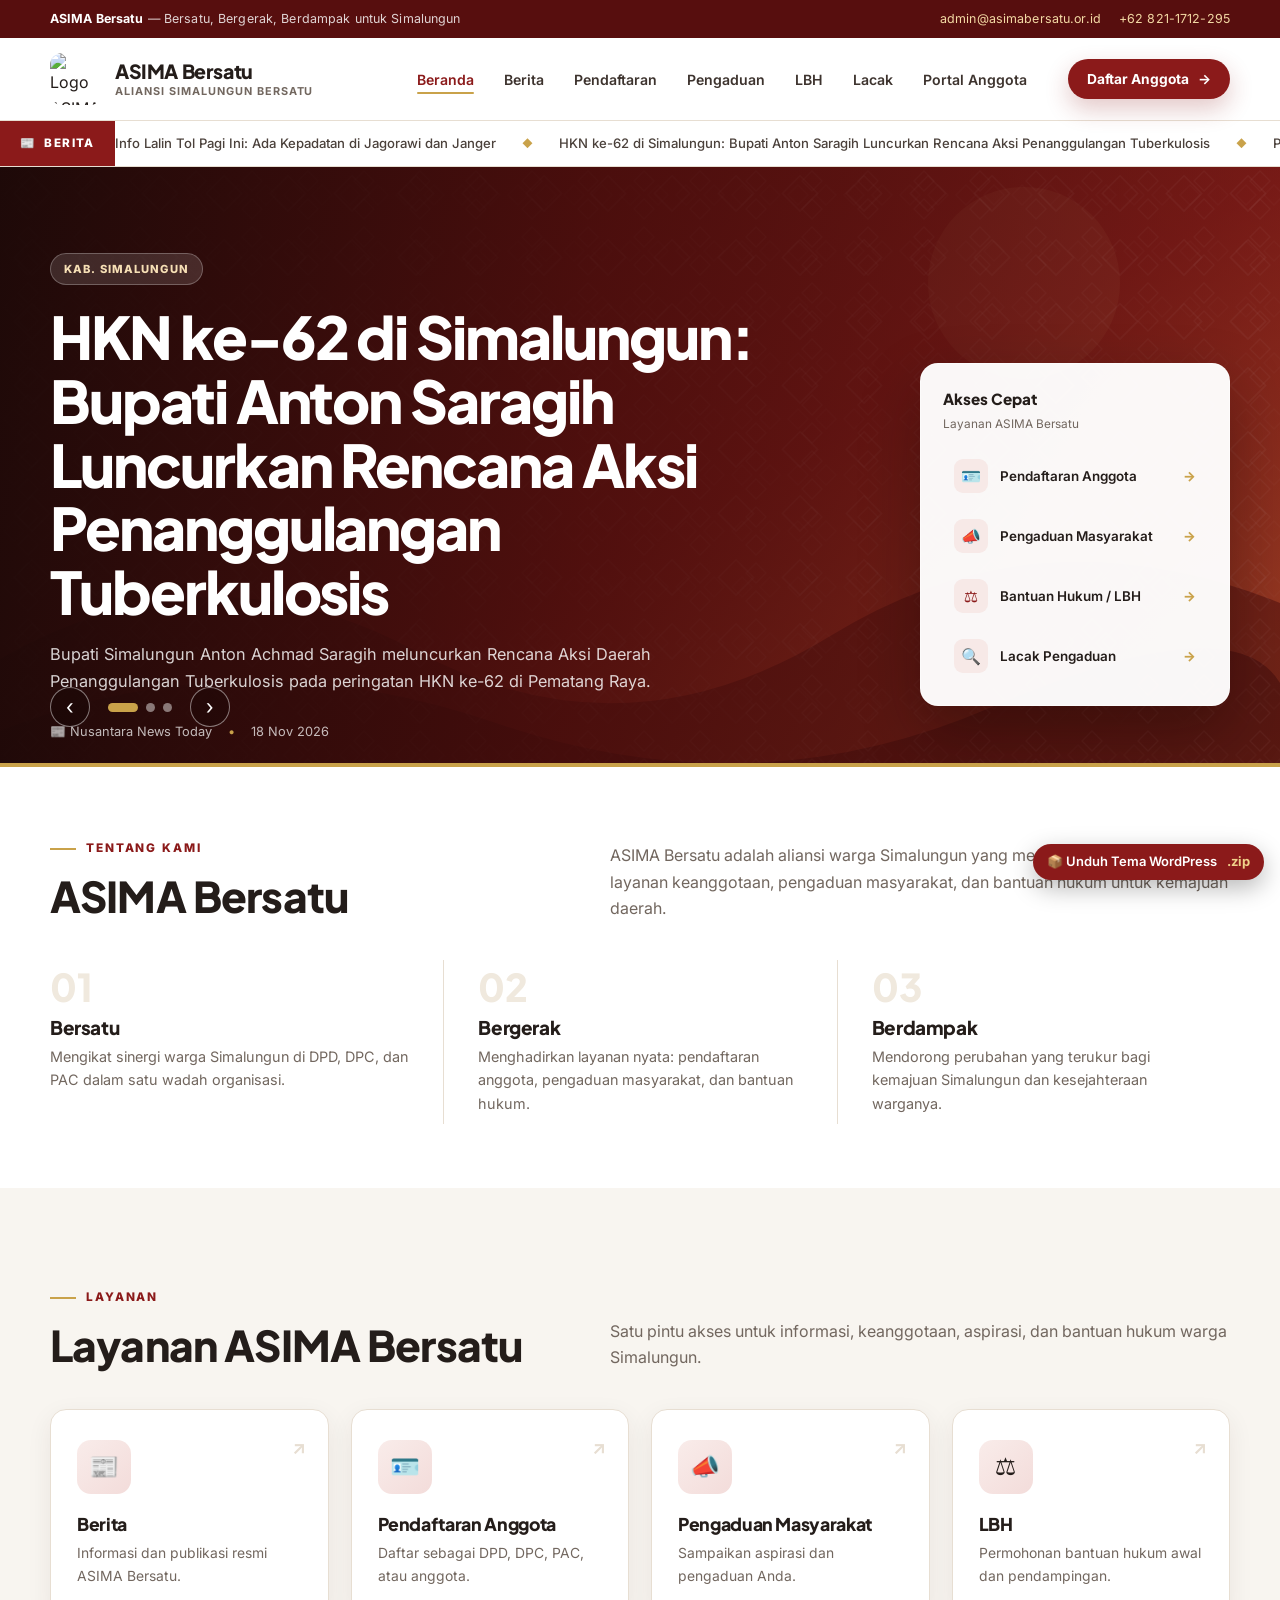
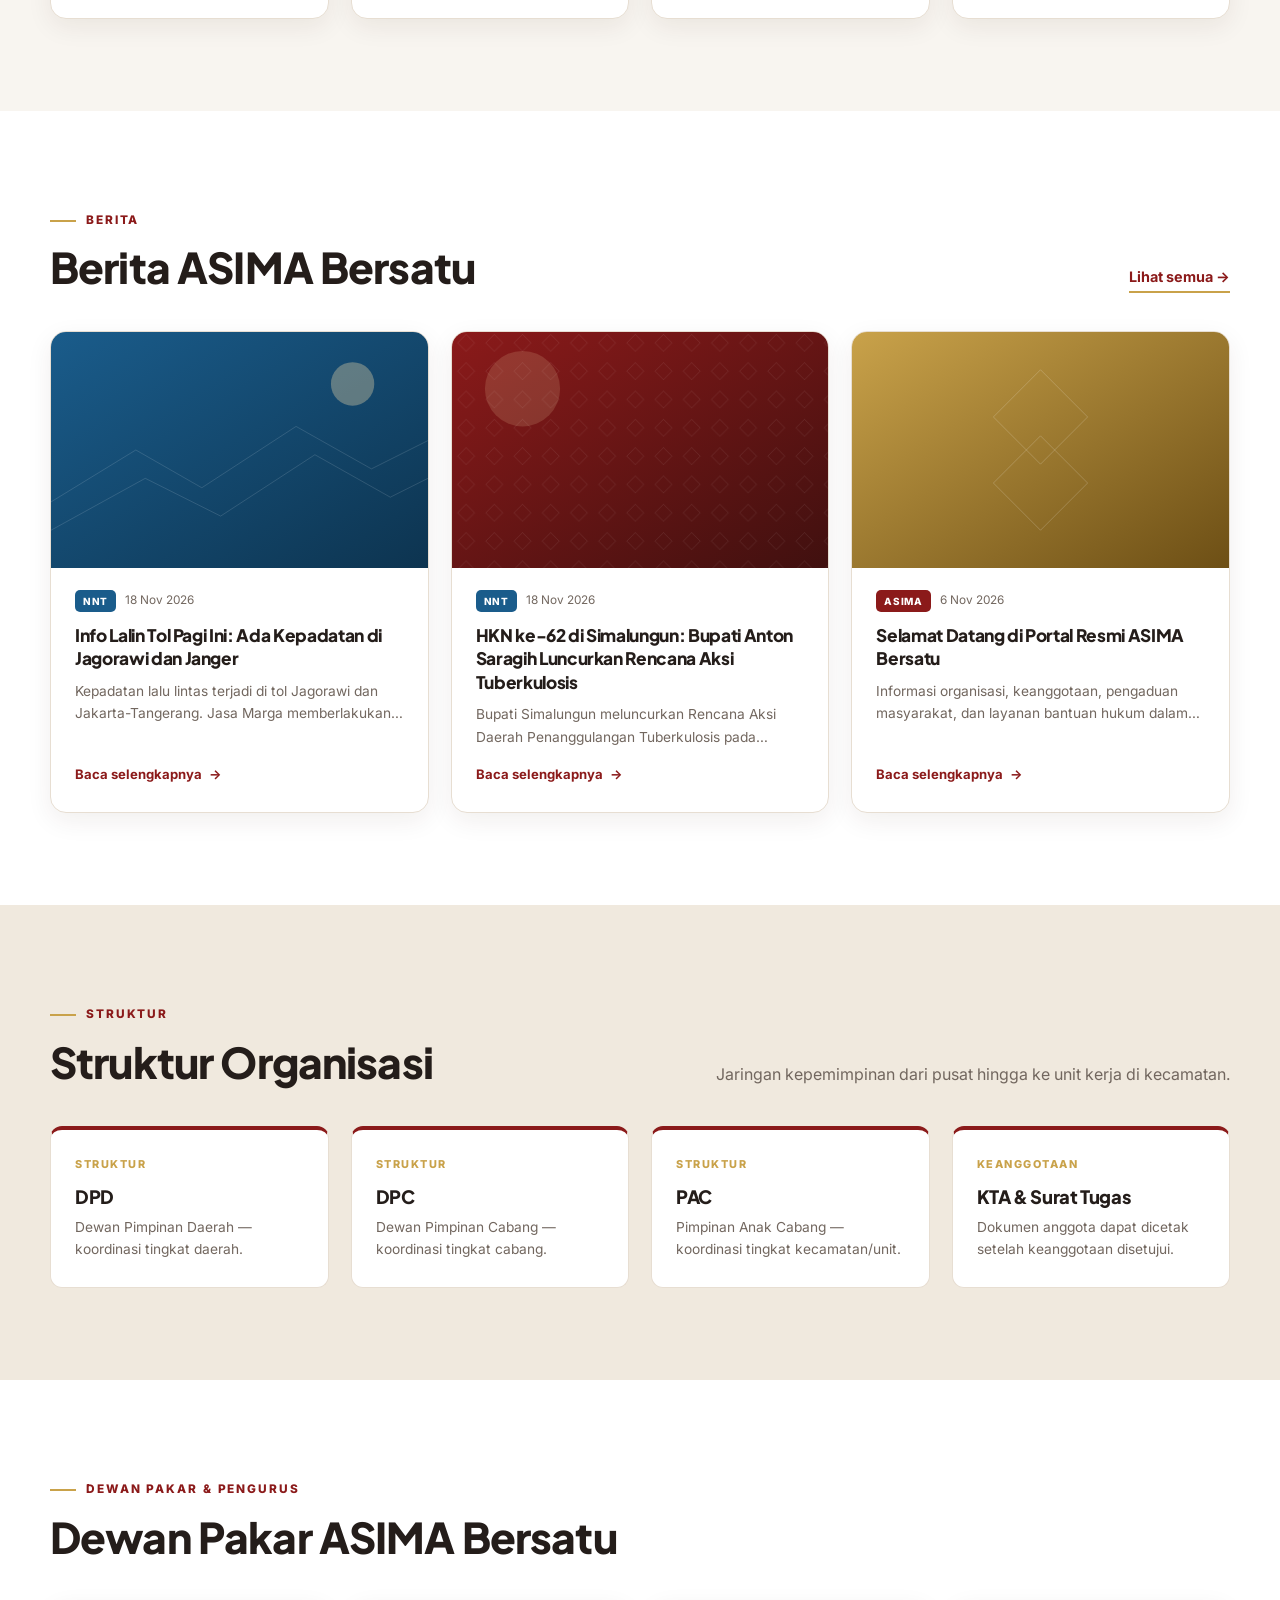
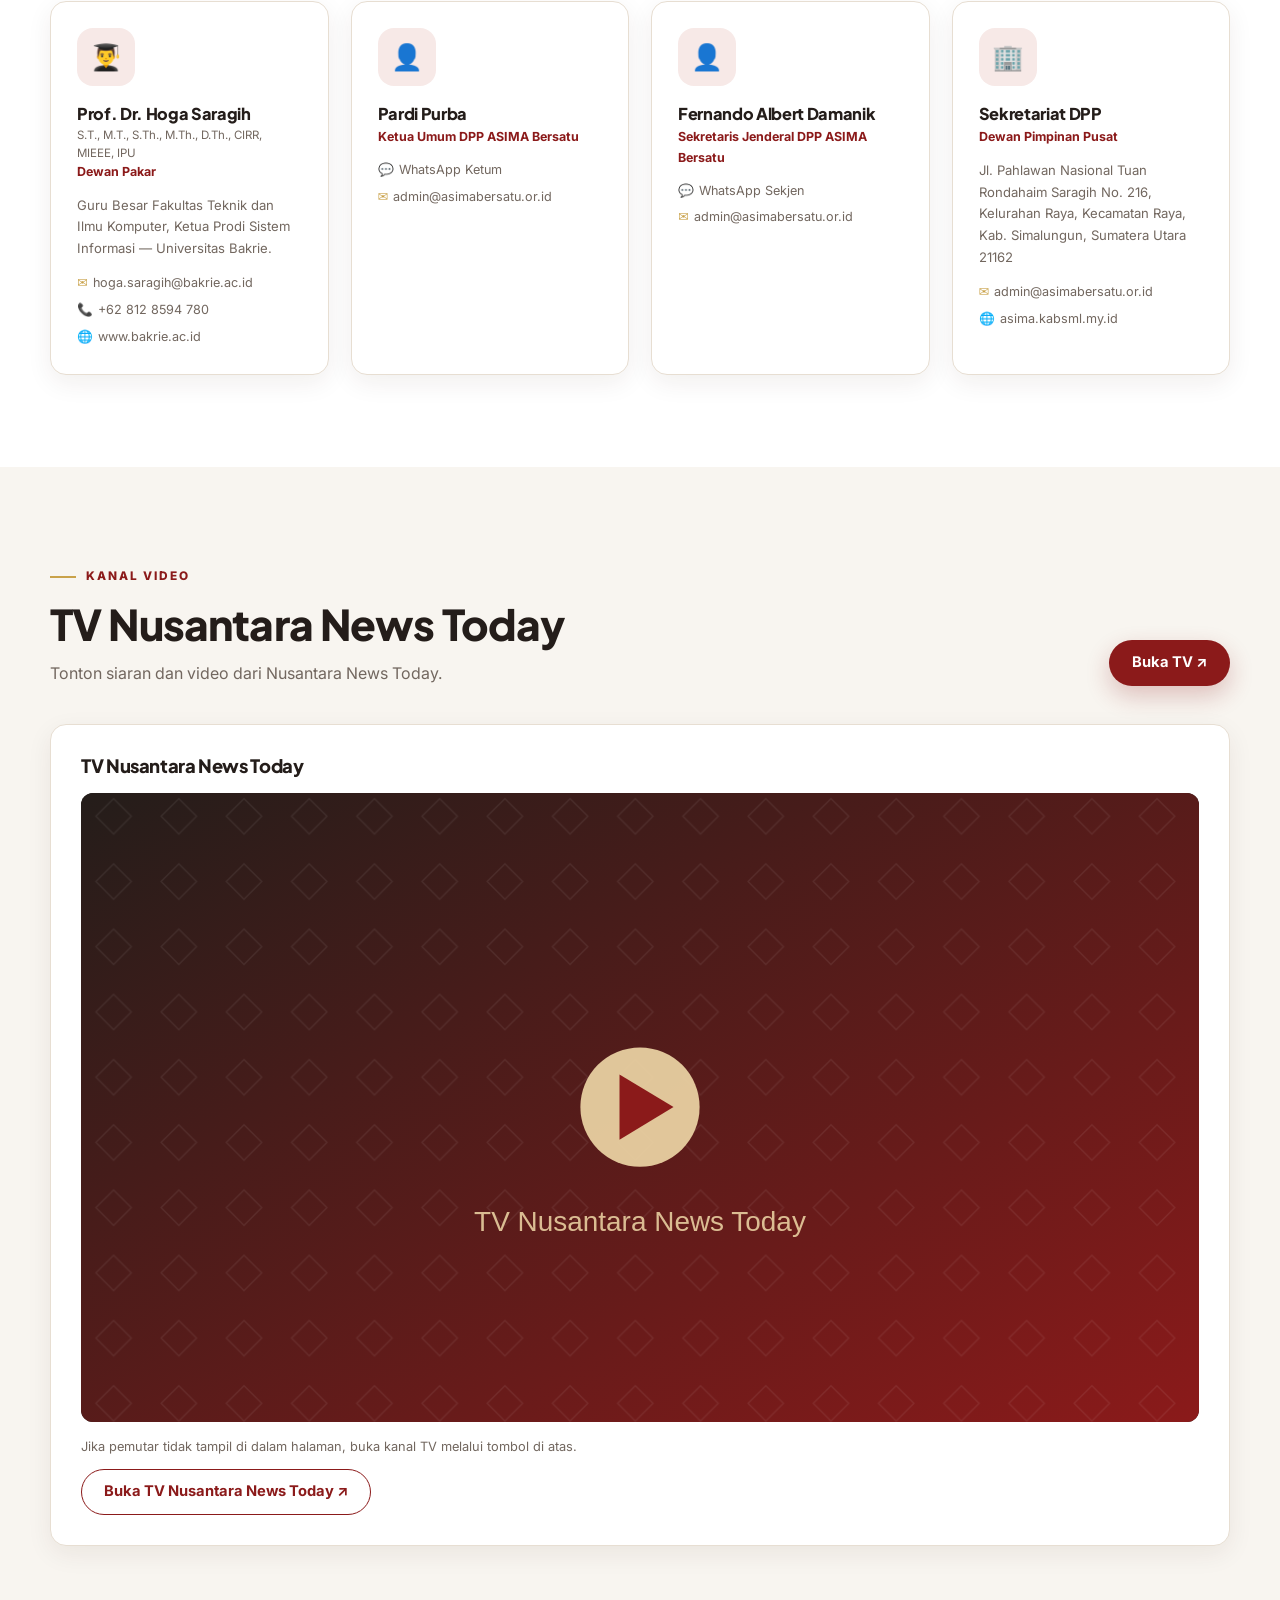
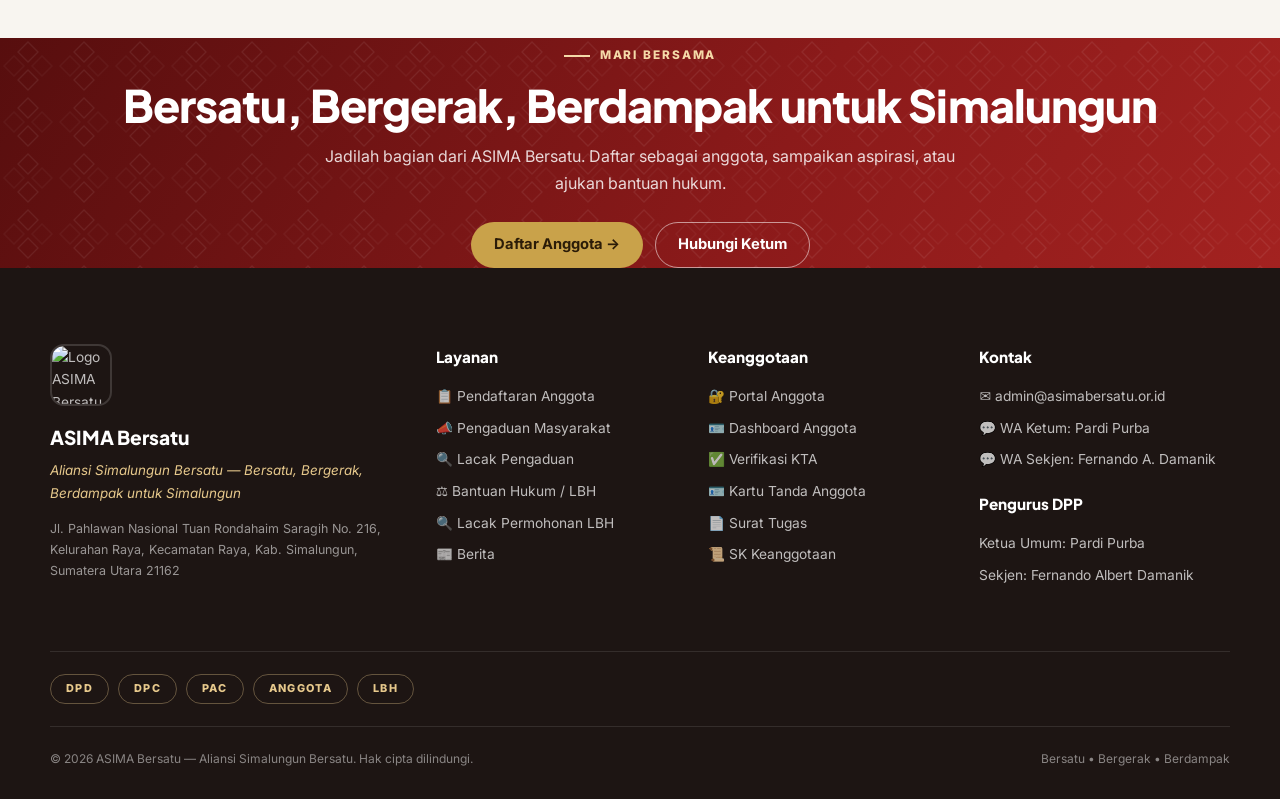
==== commit b79c4a8e: "Tambah portal anggota bergaya asosiasi di GitHub Pages" ====
--- a/docs/index.html
+++ b/docs/index.html
@@ -41,7 +41,7 @@
       <li><a href="#layanan">Pengaduan</a></li>
       <li><a href="#layanan">LBH</a></li>
       <li><a href="#layanan">Lacak</a></li>
-      <li><a href="#">Login</a></li>
+      <li><a href="portal/">Portal Anggota</a></li>
     </ul>
   </nav>
   <a class="btn btn--primary header-cta" href="#layanan">Daftar Anggota <span aria-hidden="true">→</span></a>
@@ -253,7 +253,7 @@
       <p class="footer-brand__address">Jl. Pahlawan Nasional Tuan Rondahaim Saragih No. 216, Kelurahan Raya, Kecamatan Raya, Kab. Simalungun, Sumatera Utara 21162</p>
     </div>
     <div><div class="footer-title">Layanan</div><ul class="footer-links"><li><a href="#">📋 Pendaftaran Anggota</a></li><li><a href="#">📣 Pengaduan Masyarakat</a></li><li><a href="#">🔍 Lacak Pengaduan</a></li><li><a href="#">⚖️ Bantuan Hukum / LBH</a></li><li><a href="#">🔍 Lacak Permohonan LBH</a></li><li><a href="#">📰 Berita</a></li></ul></div>
-    <div><div class="footer-title">Keanggotaan</div><ul class="footer-links"><li><a href="#">🔐 Login Anggota</a></li><li><a href="#">🪪 Dashboard Anggota</a></li><li><a href="#">✅ Verifikasi KTA</a></li><li><a href="#">🪪 Kartu Tanda Anggota</a></li><li><a href="#">📄 Surat Tugas</a></li><li><a href="#">📜 SK Keanggotaan</a></li></ul></div>
+    <div><div class="footer-title">Keanggotaan</div><ul class="footer-links"><li><a href="portal/">🔐 Portal Anggota</a></li><li><a href="#">🪪 Dashboard Anggota</a></li><li><a href="#">✅ Verifikasi KTA</a></li><li><a href="#">🪪 Kartu Tanda Anggota</a></li><li><a href="#">📄 Surat Tugas</a></li><li><a href="#">📜 SK Keanggotaan</a></li></ul></div>
     <div><div class="footer-title">Kontak</div><ul class="footer-links"><li>✉️ <a href="#">admin@asimabersatu.or.id</a></li><li>💬 <a href="#">WA Ketum: Pardi Purba</a></li><li>💬 <a href="#">WA Sekjen: Fernando A. Damanik</a></li></ul><div class="footer-title" style="margin-top:20px">Pengurus DPP</div><ul class="footer-links"><li>Ketua Umum: Pardi Purba</li><li>Sekjen: Fernando Albert Damanik</li></ul></div>
   </div>
   <div class="footer-struktur"><span>DPD</span><span>DPC</span><span>PAC</span><span>ANGGOTA</span><span>LBH</span></div>
@@ -264,7 +264,7 @@
   <a href="#" class="appbar__item is-active"><span aria-hidden="true">⌂</span>Beranda</a>
   <a href="#berita" class="appbar__item"><span aria-hidden="true">▤</span>Berita</a>
   <a href="#layanan" class="appbar__item"><span aria-hidden="true">＋</span>Daftar</a>
-  <a href="#tv" class="appbar__item"><span aria-hidden="true">▶</span>TV</a>
+  <a href="portal/" class="appbar__item"><span aria-hidden="true">🔐</span>Portal</a>
 </nav>
 
 <a class="gh-download" href="asima-bersatu.zip" download aria-label="Unduh paket tema WordPress ASIMA Bersatu">📦 Unduh Tema WordPress <b>.zip</b></a>
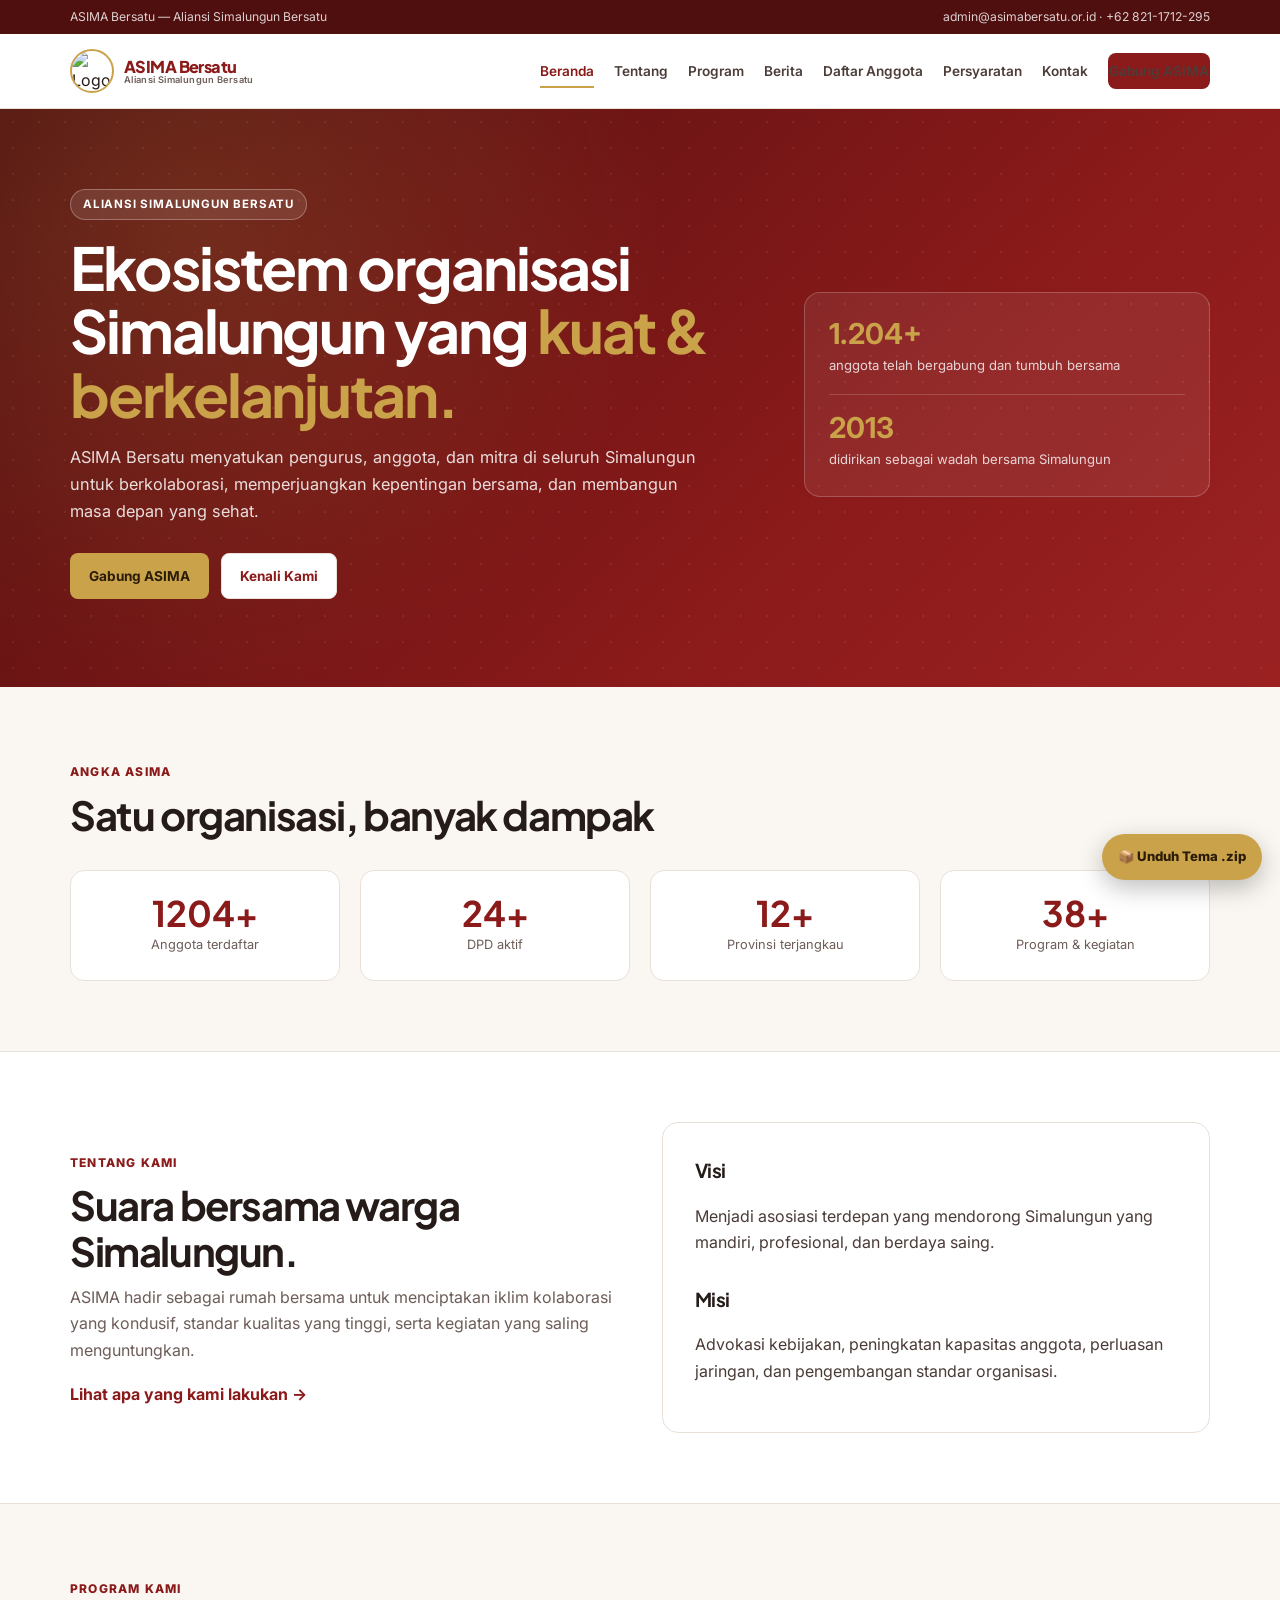
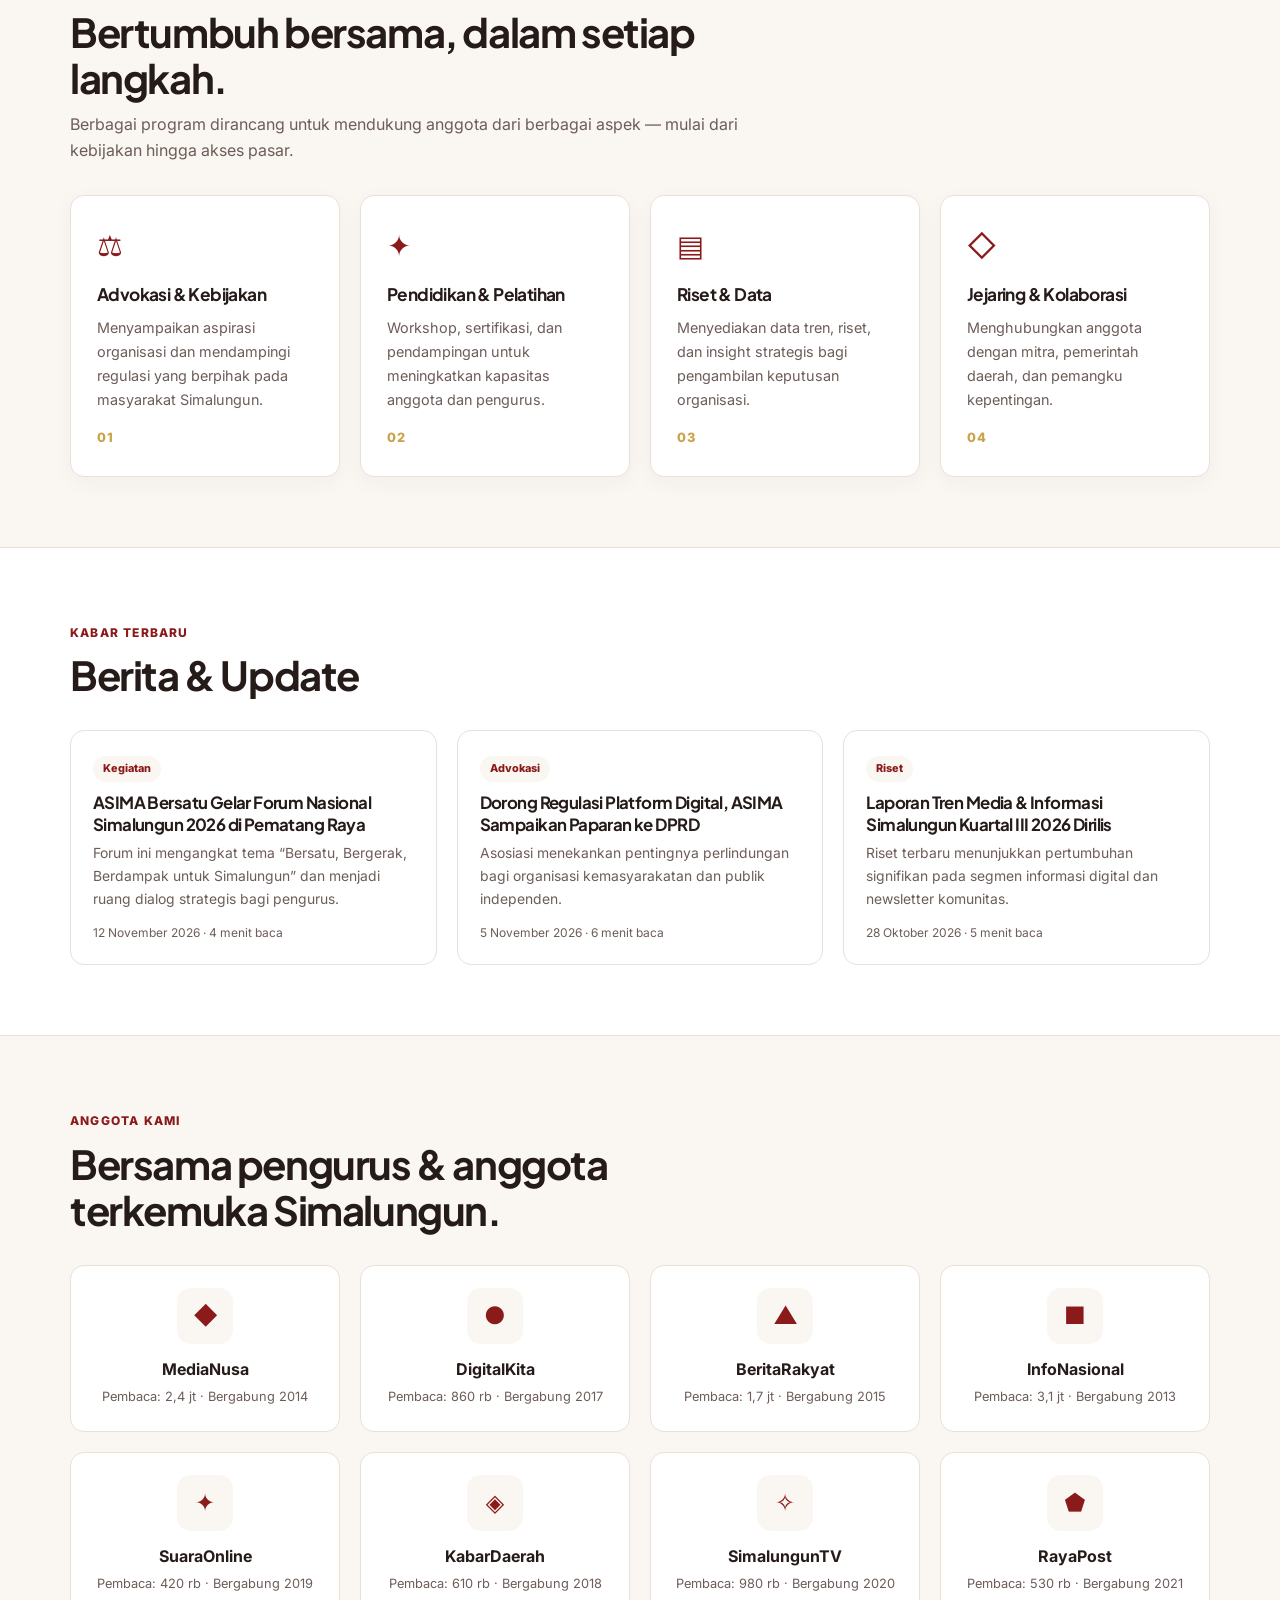
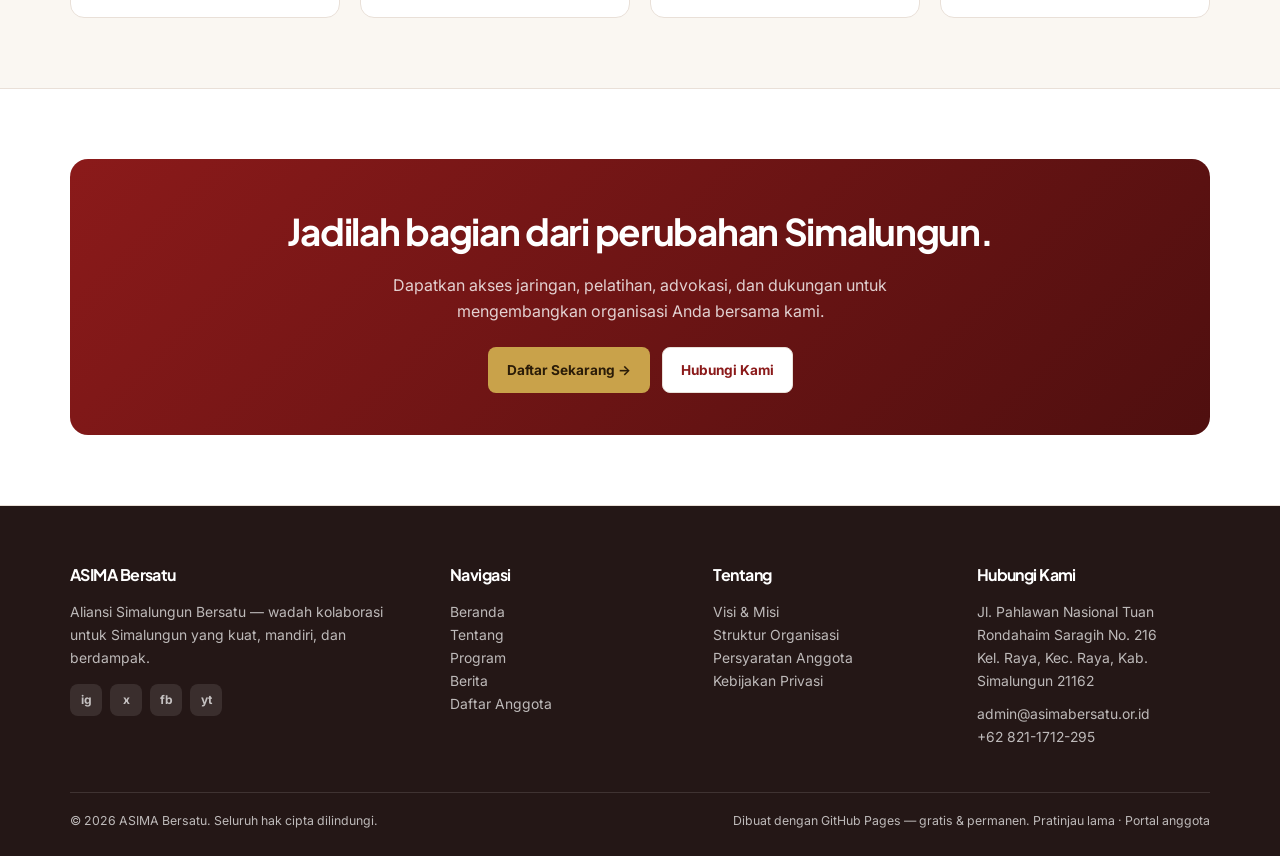
==== commit 36e65b42: "Bangun situs ASIMA bergaya APMOI dengan 11 halaman statis gratis" ====
--- a/docs/index.html
+++ b/docs/index.html
@@ -3,272 +3,54 @@
 <head>
 <meta charset="UTF-8">
 <meta name="viewport" content="width=device-width, initial-scale=1">
-<title>ASIMA Bersatu — Aliansi Simalungun Bersatu (Pratinjau Tema)</title>
-<link rel="preconnect" href="https://fonts.googleapis.com">
-<link rel="preconnect" href="https://fonts.gstatic.com" crossorigin>
-<link href="https://fonts.googleapis.com/css2?family=Inter:wght@400;500;600;700&family=Plus+Jakarta+Sans:wght@500;600;700;800&display=swap" rel="stylesheet">
-<link rel="stylesheet" href="theme/style.css">
-<style>
-.gh-download{position:fixed;right:16px;bottom:20px;z-index:95;display:flex;align-items:center;gap:10px;max-width:calc(100vw - 32px);padding:10px 14px;border-radius:999px;background:#8b1a1a;color:#fff;box-shadow:0 8px 24px rgba(0,0,0,.28);font:600 13px/1.2 Inter,system-ui,sans-serif;text-decoration:none}
-.gh-download:hover{background:#6f1414;color:#fff}
-.gh-download b{color:#f0d18a;font-weight:700}
-@media(max-width:700px){.gh-download{bottom:76px;right:12px;padding:9px 12px;font-size:12px}}
-</style>
+<title>Beranda — ASIMA Bersatu</title>
+<meta name="description" content="ASIMA Bersatu — Aliansi Simalungun Bersatu. Bersatu, bergerak, berdampak untuk Simalungun.">
+<link rel="preconnect" href="https://fonts.googleapis.com"><link rel="preconnect" href="https://fonts.gstatic.com" crossorigin>
+<link href="https://fonts.googleapis.com/css2?family=Inter:wght@400;500;600;700&family=Plus+Jakarta+Sans:wght@600;700;800&display=swap" rel="stylesheet">
+<link rel="stylesheet" href="assets/asosiasi.css">
 </head>
-<body class="home blog">
-
-<a class="skip-link" href="#main">Lewati ke konten</a>
-
-<div class="topbar"><div class="container">
-  <span><strong>ASIMA Bersatu</strong> — Bersatu, Bergerak, Berdampak untuk Simalungun</span>
-  <div class="topbar__contact">
-    <a href="mailto:admin@asimabersatu.or.id">admin@asimabersatu.or.id</a>
-    <a href="tel:+628211712295">+62 821-1712-295</a>
-  </div>
-</div></div>
-
-<header class="site-header" id="siteHeader"><div class="container header-inner">
-  <a class="brand" href="#">
-    <img src="https://asima.kabsml.my.id/wp-content/uploads/2026/11/asima-logo-300x300.jpeg" alt="Logo ASIMA Bersatu" class="asima-logo">
-    <span class="brand__text"><span class="brand__title">ASIMA Bersatu</span><span class="brand__sub">Aliansi Simalungun Bersatu</span></span>
-  </a>
-  <button class="menu-toggle" type="button" aria-expanded="false" aria-controls="asima-primary-nav" aria-label="Buka menu"><span></span><span></span><span></span></button>
-  <nav id="asima-primary-nav" class="main-nav" aria-label="Menu utama">
-    <ul class="asima-nav-list">
-      <li><a href="#" aria-current="page">Beranda</a></li>
-      <li><a href="#berita">Berita</a></li>
-      <li><a href="#layanan">Pendaftaran</a></li>
-      <li><a href="#layanan">Pengaduan</a></li>
-      <li><a href="#layanan">LBH</a></li>
-      <li><a href="#layanan">Lacak</a></li>
-      <li><a href="portal/">Portal Anggota</a></li>
-    </ul>
-  </nav>
-  <a class="btn btn--primary header-cta" href="#layanan">Daftar Anggota <span aria-hidden="true">→</span></a>
+<body>
+<a class="skip" href="#main">Lewati ke konten</a>
+<div class="topbar"><div class="container"><span>ASIMA Bersatu — Aliansi Simalungun Bersatu</span><span><a href="mailto:admin@asimabersatu.or.id">admin@asimabersatu.or.id</a> · <a href="tel:+628211712295">+62 821-1712-295</a></span></div></div>
+<header class="site-header"><div class="container header-inner">
+<a class="logo" href="index.html"><img src="https://asima.kabsml.my.id/wp-content/uploads/2026/11/asima-logo-300x300.jpeg" alt="Logo ASIMA Bersatu"><span class="logo-text">ASIMA Bersatu<small>Aliansi Simalungun Bersatu</small></span></a>
+<button class="menu-toggle" aria-label="Buka menu" aria-expanded="false" aria-controls="mainNav">☰</button>
+<nav class="nav" id="mainNav"><a href="index.html" class="is-active">Beranda</a><a href="tentang.html">Tentang</a><a href="program.html">Program</a><a href="berita.html">Berita</a><a href="daftar-anggota.html">Daftar Anggota</a><a href="persyaratan.html">Persyaratan</a><a href="kontak.html">Kontak</a><a class="btn btn--red" href="pendaftaran.html">Gabung ASIMA</a></nav>
 </div></header>
-
-<div class="ticker" aria-label="Berita terbaru">
-  <div class="ticker__label"><span class="ticker__icon" aria-hidden="true">📰</span> Berita</div>
-  <div class="ticker__wrap"><div class="ticker__track">
-    <div class="ticker__group">
-      <a href="#">Info Lalin Tol Pagi Ini: Ada Kepadatan di Jagorawi dan Janger</a><span class="ticker__sep" aria-hidden="true">◆</span>
-      <a href="#">HKN ke-62 di Simalungun: Bupati Anton Saragih Luncurkan Rencana Aksi Penanggulangan Tuberkulosis</a><span class="ticker__sep" aria-hidden="true">◆</span>
-      <a href="#">PSI Simalungun Konsolidasi Bersama DPD Punggawa Kaesang</a><span class="ticker__sep" aria-hidden="true">◆</span>
-      <a href="#">Membidik Pedagang Pasar agar Lebih Mudah Akses Pembiayaan</a><span class="ticker__sep" aria-hidden="true">◆</span>
-    </div>
-    <div class="ticker__group" aria-hidden="true">
-      <a href="#" tabindex="-1" aria-hidden="true">Info Lalin Tol Pagi Ini: Ada Kepadatan di Jagorawi dan Janger</a><span class="ticker__sep">◆</span>
-      <a href="#" tabindex="-1" aria-hidden="true">HKN ke-62 di Simalungun: Bupati Anton Saragih Luncurkan Rencana Aksi Penanggulangan Tuberkulosis</a><span class="ticker__sep">◆</span>
-      <a href="#" tabindex="-1" aria-hidden="true">PSI Simalungun Konsolidasi Bersama DPD Punggawa Kaesang</a><span class="ticker__sep">◆</span>
-      <a href="#" tabindex="-1" aria-hidden="true">Membidik Pedagang Pasar agar Lebih Mudah Akses Pembiayaan</a><span class="ticker__sep">◆</span>
-    </div>
-  </div></div>
-</div>
-
 <main id="main">
 
-<section class="hero" aria-label="Berita utama">
-  <div class="hero__slides" id="asimaHeroSlides">
-    <article class="hero__slide is-active" style="--slide-image:url('assets/hero-1.svg')">
-      <div class="container hero__layout">
-        <div class="hero__content">
-          <span class="hero__cat">Kab. Simalungun</span>
-          <h2 class="hero__title"><a href="#">HKN ke-62 di Simalungun: Bupati Anton Saragih Luncurkan Rencana Aksi Penanggulangan Tuberkulosis</a></h2>
-          <p class="hero__desc">Bupati Simalungun Anton Achmad Saragih meluncurkan Rencana Aksi Daerah Penanggulangan Tuberkulosis pada peringatan HKN ke-62 di Pematang Raya.</p>
-          <div class="hero__meta"><span>📰 Nusantara News Today</span><span>18 Nov 2026</span></div>
-          <div class="hero__actions">
-            <a class="btn btn--gold" href="#">Baca Selengkapnya →</a>
-            <a class="btn btn--outline" href="#">Tonton TV</a>
-          </div>
-        </div>
-        <aside class="hero__quick" aria-label="Akses cepat">
-          <div class="hero__quick-title">Akses Cepat</div>
-          <div class="hero__quick-sub">Layanan ASIMA Bersatu</div>
-          <div class="hero__quick-list">
-            <a href="#layanan"><span class="q-icon" aria-hidden="true">🪪</span><span>Pendaftaran Anggota</span><span class="q-arrow" aria-hidden="true">→</span></a>
-            <a href="#layanan"><span class="q-icon" aria-hidden="true">📣</span><span>Pengaduan Masyarakat</span><span class="q-arrow" aria-hidden="true">→</span></a>
-            <a href="#layanan"><span class="q-icon" aria-hidden="true">⚖️</span><span>Bantuan Hukum / LBH</span><span class="q-arrow" aria-hidden="true">→</span></a>
-            <a href="#layanan"><span class="q-icon" aria-hidden="true">🔍</span><span>Lacak Pengaduan</span><span class="q-arrow" aria-hidden="true">→</span></a>
-          </div>
-        </aside>
-      </div>
-    </article>
-    <article class="hero__slide" style="--slide-image:url('assets/hero-2.svg')" aria-hidden="true">
-      <div class="container hero__layout">
-        <div class="hero__content">
-          <span class="hero__cat">Politik</span>
-          <h2 class="hero__title"><a href="#">PSI Simalungun Konsolidasi Bersama DPD Punggawa Kaesang Kota Siantar dan Kabupaten Simalungun</a></h2>
-          <p class="hero__desc">Dalam upaya memperkuat komunikasi, membangun kolaborasi, serta memperluas jaringan solidaritas antarelemen masyarakat.</p>
-          <div class="hero__meta"><span>📰 Nusantara News Today</span><span>17 Nov 2026</span></div>
-          <div class="hero__actions"><a class="btn btn--gold" href="#">Baca Selengkapnya →</a><a class="btn btn--outline" href="#">Tonton TV</a></div>
-        </div>
-        <aside class="hero__quick" aria-label="Akses cepat">
-          <div class="hero__quick-title">Akses Cepat</div><div class="hero__quick-sub">Layanan ASIMA Bersatu</div>
-          <div class="hero__quick-list">
-            <a href="#layanan"><span class="q-icon" aria-hidden="true">🪪</span><span>Pendaftaran Anggota</span><span class="q-arrow" aria-hidden="true">→</span></a>
-            <a href="#layanan"><span class="q-icon" aria-hidden="true">📣</span><span>Pengaduan Masyarakat</span><span class="q-arrow" aria-hidden="true">→</span></a>
-            <a href="#layanan"><span class="q-icon" aria-hidden="true">⚖️</span><span>Bantuan Hukum / LBH</span><span class="q-arrow" aria-hidden="true">→</span></a>
-            <a href="#layanan"><span class="q-icon" aria-hidden="true">🔍</span><span>Lacak Pengaduan</span><span class="q-arrow" aria-hidden="true">→</span></a>
-          </div>
-        </aside>
-      </div>
-    </article>
-    <article class="hero__slide" style="--slide-image:url('assets/hero-3.svg')" aria-hidden="true">
-      <div class="container hero__layout">
-        <div class="hero__content">
-          <span class="hero__cat">Berita Utama</span>
-          <h2 class="hero__title"><a href="#">Membidik Pedagang Pasar agar Lebih Mudah Akses Pembiayaan</a></h2>
-          <p class="hero__desc">Berbagai upaya dilakukan agar pedagang pasar dapat mengakses pembiayaan dengan lebih mudah dan terjangkau.</p>
-          <div class="hero__meta"><span>📰 Nusantara News Today</span><span>17 Nov 2026</span></div>
-          <div class="hero__actions"><a class="btn btn--gold" href="#">Baca Selengkapnya →</a><a class="btn btn--outline" href="#">Tonton TV</a></div>
-        </div>
-        <aside class="hero__quick" aria-label="Akses cepat">
-          <div class="hero__quick-title">Akses Cepat</div><div class="hero__quick-sub">Layanan ASIMA Bersatu</div>
-          <div class="hero__quick-list">
-            <a href="#layanan"><span class="q-icon" aria-hidden="true">🪪</span><span>Pendaftaran Anggota</span><span class="q-arrow" aria-hidden="true">→</span></a>
-            <a href="#layanan"><span class="q-icon" aria-hidden="true">📣</span><span>Pengaduan Masyarakat</span><span class="q-arrow" aria-hidden="true">→</span></a>
-            <a href="#layanan"><span class="q-icon" aria-hidden="true">⚖️</span><span>Bantuan Hukum / LBH</span><span class="q-arrow" aria-hidden="true">→</span></a>
-            <a href="#layanan"><span class="q-icon" aria-hidden="true">🔍</span><span>Lacak Pengaduan</span><span class="q-arrow" aria-hidden="true">→</span></a>
-          </div>
-        </aside>
-      </div>
-    </article>
-  </div>
-  <div class="container hero__controls">
-    <button class="hero__arrow" type="button" id="heroPrev" aria-label="Berita sebelumnya">‹</button>
-    <div class="hero__dots" id="heroDots" role="tablist" aria-label="Pilih berita">
-      <button class="hero__dot is-active" type="button" data-index="0" role="tab" aria-selected="true" aria-label="Berita 1"></button>
-      <button class="hero__dot" type="button" data-index="1" role="tab" aria-selected="false" aria-label="Berita 2"></button>
-      <button class="hero__dot" type="button" data-index="2" role="tab" aria-selected="false" aria-label="Berita 3"></button>
-    </div>
-    <button class="hero__arrow" type="button" id="heroNext" aria-label="Berita berikutnya">›</button>
-  </div>
-  <div class="hero__progress"><span id="heroProgress"></span></div>
-</section>
-
-<section class="section section--tight" id="tentang"><div class="container">
-  <div class="section-head">
-    <div><span class="eyebrow" data-reveal>Tentang Kami</span><h2 data-reveal>ASIMA Bersatu</h2></div>
-    <p data-reveal>ASIMA Bersatu adalah aliansi warga Simalungun yang menggerakkan informasi, layanan keanggotaan, pengaduan masyarakat, dan bantuan hukum untuk kemajuan daerah.</p>
-  </div>
-  <div class="pillars">
-    <div class="pillar" data-reveal><div class="pillar__num">01</div><h3>Bersatu</h3><p>Mengikat sinergi warga Simalungun di DPD, DPC, dan PAC dalam satu wadah organisasi.</p></div>
-    <div class="pillar" data-reveal><div class="pillar__num">02</div><h3>Bergerak</h3><p>Menghadirkan layanan nyata: pendaftaran anggota, pengaduan masyarakat, dan bantuan hukum.</p></div>
-    <div class="pillar" data-reveal><div class="pillar__num">03</div><h3>Berdampak</h3><p>Mendorong perubahan yang terukur bagi kemajuan Simalungun dan kesejahteraan warganya.</p></div>
-  </div>
-</div></section>
-
-<section class="section section--cream" id="layanan"><div class="container">
-  <div class="section-head">
-    <div><span class="eyebrow" data-reveal>Layanan</span><h2 data-reveal>Layanan ASIMA Bersatu</h2></div>
-    <p data-reveal>Satu pintu akses untuk informasi, keanggotaan, aspirasi, dan bantuan hukum warga Simalungun.</p>
-  </div>
-  <div class="grid grid--4">
-    <a class="service-card" href="#" data-reveal><div class="service-card__icon" aria-hidden="true">📰</div><h3>Berita</h3><p>Informasi dan publikasi resmi ASIMA Bersatu.</p></a>
-    <a class="service-card" href="#" data-reveal><div class="service-card__icon" aria-hidden="true">🪪</div><h3>Pendaftaran Anggota</h3><p>Daftar sebagai DPD, DPC, PAC, atau anggota.</p></a>
-    <a class="service-card" href="#" data-reveal><div class="service-card__icon" aria-hidden="true">📣</div><h3>Pengaduan Masyarakat</h3><p>Sampaikan aspirasi dan pengaduan Anda.</p></a>
-    <a class="service-card" href="#" data-reveal><div class="service-card__icon" aria-hidden="true">⚖️</div><h3>LBH</h3><p>Permohonan bantuan hukum awal dan pendampingan.</p></a>
-  </div>
-</div></section>
-
-<section class="section" id="berita"><div class="container">
-  <div class="section-head">
-    <div><span class="eyebrow" data-reveal>Berita</span><h2 data-reveal>Berita ASIMA Bersatu</h2></div>
-    <a class="more-link" href="#" data-reveal>Lihat semua →</a>
-  </div>
-  <div class="grid grid--3">
-    <article class="post-card" data-reveal>
-      <a class="post-card__media" href="#" tabindex="-1" aria-hidden="true"><img src="assets/news-1.svg" alt="" loading="lazy"></a>
-      <div class="post-card__body"><div class="post-card__meta"><span class="post-card__source post-card__source--feed">NNT</span><span>18 Nov 2026</span></div>
-        <h3 class="post-card__title"><a href="#">Info Lalin Tol Pagi Ini: Ada Kepadatan di Jagorawi dan Janger</a></h3>
-        <p class="post-card__excerpt">Kepadatan lalu lintas terjadi di tol Jagorawi dan Jakarta-Tangerang. Jasa Marga memberlakukan sistem buka tutup.</p>
-        <a class="post-card__link" href="#">Baca selengkapnya <span aria-hidden="true">→</span></a>
-      </div>
-    </article>
-    <article class="post-card" data-reveal>
-      <a class="post-card__media" href="#" tabindex="-1" aria-hidden="true"><img src="assets/news-2.svg" alt="" loading="lazy"></a>
-      <div class="post-card__body"><div class="post-card__meta"><span class="post-card__source post-card__source--feed">NNT</span><span>18 Nov 2026</span></div>
-        <h3 class="post-card__title"><a href="#">HKN ke-62 di Simalungun: Bupati Anton Saragih Luncurkan Rencana Aksi Tuberkulosis</a></h3>
-        <p class="post-card__excerpt">Bupati Simalungun meluncurkan Rencana Aksi Daerah Penanggulangan Tuberkulosis pada peringatan HKN ke-62.</p>
-        <a class="post-card__link" href="#">Baca selengkapnya <span aria-hidden="true">→</span></a>
-      </div>
-    </article>
-    <article class="post-card" data-reveal>
-      <a class="post-card__media" href="#" tabindex="-1" aria-hidden="true"><img src="assets/news-3.svg" alt="" loading="lazy"></a>
-      <div class="post-card__body"><div class="post-card__meta"><span class="post-card__source post-card__source--local">ASIMA</span><span>6 Nov 2026</span></div>
-        <h3 class="post-card__title"><a href="#">Selamat Datang di Portal Resmi ASIMA Bersatu</a></h3>
-        <p class="post-card__excerpt">Informasi organisasi, keanggotaan, pengaduan masyarakat, dan layanan bantuan hukum dalam satu portal.</p>
-        <a class="post-card__link" href="#">Baca selengkapnya <span aria-hidden="true">→</span></a>
-      </div>
-    </article>
-  </div>
-</div></section>
-
-<section class="section section--sand" id="struktur"><div class="container">
-  <div class="section-head">
-    <div><span class="eyebrow" data-reveal>Struktur</span><h2 data-reveal>Struktur Organisasi</h2></div>
-    <p data-reveal>Jaringan kepemimpinan dari pusat hingga ke unit kerja di kecamatan.</p>
-  </div>
-  <div class="grid grid--4">
-    <div class="struct-card" data-reveal><div class="struct-card__label">Struktur</div><h3>DPD</h3><p>Dewan Pimpinan Daerah — koordinasi tingkat daerah.</p></div>
-    <div class="struct-card" data-reveal><div class="struct-card__label">Struktur</div><h3>DPC</h3><p>Dewan Pimpinan Cabang — koordinasi tingkat cabang.</p></div>
-    <div class="struct-card" data-reveal><div class="struct-card__label">Struktur</div><h3>PAC</h3><p>Pimpinan Anak Cabang — koordinasi tingkat kecamatan/unit.</p></div>
-    <div class="struct-card" data-reveal><div class="struct-card__label">Keanggotaan</div><h3>KTA &amp; Surat Tugas</h3><p>Dokumen anggota dapat dicetak setelah keanggotaan disetujui.</p></div>
-  </div>
-</div></section>
-
-<section class="section" id="pengurus"><div class="container">
-  <div class="section-head"><div><span class="eyebrow" data-reveal>Dewan Pakar &amp; Pengurus</span><h2 data-reveal>Dewan Pakar ASIMA Bersatu</h2></div></div>
-  <div class="grid grid--4">
-    <div class="person-card" data-reveal><div class="person-card__avatar" aria-hidden="true">👨‍🎓</div><h3>Prof. Dr. Hoga Saragih</h3><div class="person-card__degrees">S.T., M.T., S.Th., M.Th., D.Th., CIRR, MIEEE, IPU</div><div class="person-card__role">Dewan Pakar</div><div class="person-card__text">Guru Besar Fakultas Teknik dan Ilmu Komputer, Ketua Prodi Sistem Informasi — Universitas Bakrie.</div><ul class="person-card__list"><li><span aria-hidden="true">✉</span><a href="#">hoga.saragih@bakrie.ac.id</a></li><li><span aria-hidden="true">📞</span><a href="#">+62 812 8594 780</a></li><li><span aria-hidden="true">🌐</span><a href="#">www.bakrie.ac.id</a></li></ul></div>
-    <div class="person-card" data-reveal><div class="person-card__avatar" aria-hidden="true">👤</div><h3>Pardi Purba</h3><div class="person-card__role">Ketua Umum DPP ASIMA Bersatu</div><ul class="person-card__list"><li><span aria-hidden="true">💬</span><a href="#">WhatsApp Ketum</a></li><li><span aria-hidden="true">✉</span><a href="#">admin@asimabersatu.or.id</a></li></ul></div>
-    <div class="person-card" data-reveal><div class="person-card__avatar" aria-hidden="true">👤</div><h3>Fernando Albert Damanik</h3><div class="person-card__role">Sekretaris Jenderal DPP ASIMA Bersatu</div><ul class="person-card__list"><li><span aria-hidden="true">💬</span><a href="#">WhatsApp Sekjen</a></li><li><span aria-hidden="true">✉</span><a href="#">admin@asimabersatu.or.id</a></li></ul></div>
-    <div class="person-card" data-reveal><div class="person-card__avatar" aria-hidden="true">🏢</div><h3>Sekretariat DPP</h3><div class="person-card__role">Dewan Pimpinan Pusat</div><div class="person-card__text">Jl. Pahlawan Nasional Tuan Rondahaim Saragih No. 216, Kelurahan Raya, Kecamatan Raya, Kab. Simalungun, Sumatera Utara 21162</div><ul class="person-card__list"><li><span aria-hidden="true">✉</span><a href="#">admin@asimabersatu.or.id</a></li><li><span aria-hidden="true">🌐</span><a href="#">asima.kabsml.my.id</a></li></ul></div>
-  </div>
-</div></section>
-
-<section class="section section--cream" id="tv"><div class="container">
-  <div class="section-head">
-    <div><span class="eyebrow" data-reveal>Kanal Video</span><h2 data-reveal>TV Nusantara News Today</h2><p data-reveal>Tonton siaran dan video dari Nusantara News Today.</p></div>
-    <a class="btn btn--primary" href="#" data-reveal>Buka TV ↗</a>
-  </div>
-  <div class="tv-card" data-reveal><h3>TV Nusantara News Today</h3><div class="tv-frame"><img src="assets/tv.svg" alt="Pratinjau kanal video" style="width:100%;height:100%;object-fit:cover"></div><p class="tv-card__note muted">Jika pemutar tidak tampil di dalam halaman, buka kanal TV melalui tombol di atas.</p><a class="btn btn--outline btn--outline-primary" href="#">Buka TV Nusantara News Today ↗</a></div>
-</div></section>
-
-<section class="cta-band"><div class="container">
-  <span class="eyebrow eyebrow--light" data-reveal>Mari Bersama</span>
-  <h2 data-reveal>Bersatu, Bergerak, Berdampak untuk Simalungun</h2>
-  <p data-reveal>Jadilah bagian dari ASIMA Bersatu. Daftar sebagai anggota, sampaikan aspirasi, atau ajukan bantuan hukum.</p>
-  <div class="cta-band__actions" data-reveal><a class="btn btn--gold" href="#layanan">Daftar Anggota →</a><a class="btn btn--outline" href="#">Hubungi Ketum</a></div>
-</div></section>
+<section class="hero"><div class="container hero__grid"><div>
+<span class="eyebrow">Aliansi Simalungun Bersatu</span>
+<h1>Ekosistem organisasi Simalungun yang <em>kuat &amp; berkelanjutan.</em></h1>
+<p>ASIMA Bersatu menyatukan pengurus, anggota, dan mitra di seluruh Simalungun untuk berkolaborasi, memperjuangkan kepentingan bersama, dan membangun masa depan yang sehat.</p>
+<div class="hero__actions"><a class="btn btn--gold" href="pendaftaran.html">Gabung ASIMA</a><a class="btn btn--ghost" href="tentang.html">Kenali Kami</a></div>
+</div><div class="hero__aside"><b>1.204+</b><span>anggota telah bergabung dan tumbuh bersama</span><hr><b>2013</b><span>didirikan sebagai wadah bersama Simalungun</span></div></div></section>
+<section><div class="container"><div class="sec-head"><span class="kicker">Angka ASIMA</span><h2>Satu organisasi, banyak dampak</h2></div><div class="grid g4">
+<div class="stat"><b data-count="1204">0</b><span>Anggota terdaftar</span></div>
+<div class="stat"><b data-count="24">0</b><span>DPD aktif</span></div>
+<div class="stat"><b data-count="12">0</b><span>Provinsi terjangkau</span></div>
+<div class="stat"><b data-count="38">0</b><span>Program &amp; kegiatan</span></div>
+</div></div></section>
+<section class="alt"><div class="container"><div class="grid g2" style="align-items:center;gap:44px">
+<div><div class="sec-head" style="margin-bottom:18px"><span class="kicker">Tentang Kami</span><h2>Suara bersama warga Simalungun.</h2><p>ASIMA hadir sebagai rumah bersama untuk menciptakan iklim kolaborasi yang kondusif, standar kualitas yang tinggi, serta kegiatan yang saling menguntungkan.</p></div><a class="more" style="color:var(--red);font-weight:700" href="tentang.html">Lihat apa yang kami lakukan →</a></div>
+<div class="prose"><h2 style="font-size:1.2rem;margin:0 0 10px">Visi</h2><p>Menjadi asosiasi terdepan yang mendorong Simalungun yang mandiri, profesional, dan berdaya saing.</p><h2 style="font-size:1.2rem">Misi</h2><p>Advokasi kebijakan, peningkatan kapasitas anggota, perluasan jaringan, dan pengembangan standar organisasi.</p></div>
+</div></div></section>
+<section><div class="container"><div class="sec-head"><span class="kicker">Program Kami</span><h2>Bertumbuh bersama, dalam setiap langkah.</h2><p>Berbagai program dirancang untuk mendukung anggota dari berbagai aspek — mulai dari kebijakan hingga akses pasar.</p></div><div class="grid g4"><div class="card"><div class="card__icon">⚖︎</div><h3>Advokasi &amp; Kebijakan</h3><p>Menyampaikan aspirasi organisasi dan mendampingi regulasi yang berpihak pada masyarakat Simalungun.</p><span class="num">01</span></div><div class="card"><div class="card__icon">✦</div><h3>Pendidikan &amp; Pelatihan</h3><p>Workshop, sertifikasi, dan pendampingan untuk meningkatkan kapasitas anggota dan pengurus.</p><span class="num">02</span></div><div class="card"><div class="card__icon">▤</div><h3>Riset &amp; Data</h3><p>Menyediakan data tren, riset, dan insight strategis bagi pengambilan keputusan organisasi.</p><span class="num">03</span></div><div class="card"><div class="card__icon">◇</div><h3>Jejaring &amp; Kolaborasi</h3><p>Menghubungkan anggota dengan mitra, pemerintah daerah, dan pemangku kepentingan.</p><span class="num">04</span></div></div></div></section>
+<section class="alt"><div class="container"><div class="sec-head"><span class="kicker">Kabar Terbaru</span><h2>Berita &amp; Update</h2></div><div class="grid g3"><a class="news" href="artikel.html?id=1"><div class="news__body"><span class="badge">Kegiatan</span><h3>ASIMA Bersatu Gelar Forum Nasional Simalungun 2026 di Pematang Raya</h3><p>Forum ini mengangkat tema “Bersatu, Bergerak, Berdampak untuk Simalungun” dan menjadi ruang dialog strategis bagi pengurus.</p><div class="meta">12 November 2026 · 4 menit baca</div></div></a><a class="news" href="artikel.html?id=2"><div class="news__body"><span class="badge">Advokasi</span><h3>Dorong Regulasi Platform Digital, ASIMA Sampaikan Paparan ke DPRD</h3><p>Asosiasi menekankan pentingnya perlindungan bagi organisasi kemasyarakatan dan publik independen.</p><div class="meta">5 November 2026 · 6 menit baca</div></div></a><a class="news" href="artikel.html?id=3"><div class="news__body"><span class="badge">Riset</span><h3>Laporan Tren Media & Informasi Simalungun Kuartal III 2026 Dirilis</h3><p>Riset terbaru menunjukkan pertumbuhan signifikan pada segmen informasi digital dan newsletter komunitas.</p><div class="meta">28 Oktober 2026 · 5 menit baca</div></div></a></div></div></section>
+<section><div class="container"><div class="sec-head"><span class="kicker">Anggota Kami</span><h2>Bersama pengurus &amp; anggota terkemuka Simalungun.</h2></div><div class="grid g4"><a class="member" href="anggota-detail.html?id=0"><div class="member__mark">◆</div><b>MediaNusa</b><span>Pembaca: 2,4 jt · Bergabung 2014</span></a><a class="member" href="anggota-detail.html?id=1"><div class="member__mark">●</div><b>DigitalKita</b><span>Pembaca: 860 rb · Bergabung 2017</span></a><a class="member" href="anggota-detail.html?id=2"><div class="member__mark">▲</div><b>BeritaRakyat</b><span>Pembaca: 1,7 jt · Bergabung 2015</span></a><a class="member" href="anggota-detail.html?id=3"><div class="member__mark">■</div><b>InfoNasional</b><span>Pembaca: 3,1 jt · Bergabung 2013</span></a><a class="member" href="anggota-detail.html?id=4"><div class="member__mark">✦</div><b>SuaraOnline</b><span>Pembaca: 420 rb · Bergabung 2019</span></a><a class="member" href="anggota-detail.html?id=5"><div class="member__mark">◈</div><b>KabarDaerah</b><span>Pembaca: 610 rb · Bergabung 2018</span></a><a class="member" href="anggota-detail.html?id=6"><div class="member__mark">✧</div><b>SimalungunTV</b><span>Pembaca: 980 rb · Bergabung 2020</span></a><a class="member" href="anggota-detail.html?id=7"><div class="member__mark">⬟</div><b>RayaPost</b><span>Pembaca: 530 rb · Bergabung 2021</span></a></div></div></section>
+<section class="alt"><div class="container"><div class="cta"><h2>Jadilah bagian dari perubahan Simalungun.</h2><p>Dapatkan akses jaringan, pelatihan, advokasi, dan dukungan untuk mengembangkan organisasi Anda bersama kami.</p><div class="cta__actions"><a class="btn btn--gold" href="pendaftaran.html">Daftar Sekarang →</a><a class="btn btn--ghost" href="kontak.html">Hubungi Kami</a></div></div></div></section>
 
 </main>
-
 <footer class="site-footer"><div class="container">
-  <div class="footer-grid">
-    <div class="footer-brand">
-      <img src="https://asima.kabsml.my.id/wp-content/uploads/2026/11/asima-logo-300x300.jpeg" alt="Logo ASIMA Bersatu" class="footer-brand__logo">
-      <div class="footer-brand__name">ASIMA Bersatu</div>
-      <div class="footer-brand__tag">Aliansi Simalungun Bersatu — <em>Bersatu, Bergerak, Berdampak untuk Simalungun</em></div>
-      <p class="footer-brand__address">Jl. Pahlawan Nasional Tuan Rondahaim Saragih No. 216, Kelurahan Raya, Kecamatan Raya, Kab. Simalungun, Sumatera Utara 21162</p>
-    </div>
-    <div><div class="footer-title">Layanan</div><ul class="footer-links"><li><a href="#">📋 Pendaftaran Anggota</a></li><li><a href="#">📣 Pengaduan Masyarakat</a></li><li><a href="#">🔍 Lacak Pengaduan</a></li><li><a href="#">⚖️ Bantuan Hukum / LBH</a></li><li><a href="#">🔍 Lacak Permohonan LBH</a></li><li><a href="#">📰 Berita</a></li></ul></div>
-    <div><div class="footer-title">Keanggotaan</div><ul class="footer-links"><li><a href="portal/">🔐 Portal Anggota</a></li><li><a href="#">🪪 Dashboard Anggota</a></li><li><a href="#">✅ Verifikasi KTA</a></li><li><a href="#">🪪 Kartu Tanda Anggota</a></li><li><a href="#">📄 Surat Tugas</a></li><li><a href="#">📜 SK Keanggotaan</a></li></ul></div>
-    <div><div class="footer-title">Kontak</div><ul class="footer-links"><li>✉️ <a href="#">admin@asimabersatu.or.id</a></li><li>💬 <a href="#">WA Ketum: Pardi Purba</a></li><li>💬 <a href="#">WA Sekjen: Fernando A. Damanik</a></li></ul><div class="footer-title" style="margin-top:20px">Pengurus DPP</div><ul class="footer-links"><li>Ketua Umum: Pardi Purba</li><li>Sekjen: Fernando Albert Damanik</li></ul></div>
-  </div>
-  <div class="footer-struktur"><span>DPD</span><span>DPC</span><span>PAC</span><span>ANGGOTA</span><span>LBH</span></div>
-  <div class="footer-bottom"><span>© 2026 ASIMA Bersatu — Aliansi Simalungun Bersatu. Hak cipta dilindungi.</span><span>Bersatu • Bergerak • Berdampak</span></div>
+<div class="footer-grid">
+<div><h4>ASIMA Bersatu</h4><p>Aliansi Simalungun Bersatu — wadah kolaborasi untuk Simalungun yang kuat, mandiri, dan berdampak.</p><div class="social"><a href="https://instagram.com">ig</a><a href="https://x.com">x</a><a href="https://facebook.com">fb</a><a href="https://youtube.com">yt</a></div></div>
+<div><h4>Navigasi</h4><p><a href="index.html">Beranda</a><br><a href="tentang.html">Tentang</a><br><a href="program.html">Program</a><br><a href="berita.html">Berita</a><br><a href="daftar-anggota.html">Daftar Anggota</a></p></div>
+<div><h4>Tentang</h4><p><a href="tentang.html#visi-misi">Visi &amp; Misi</a><br><a href="tentang.html#struktur">Struktur Organisasi</a><br><a href="persyaratan.html">Persyaratan Anggota</a><br><a href="kebijakan.html">Kebijakan Privasi</a></p></div>
+<div><h4>Hubungi Kami</h4><p>Jl. Pahlawan Nasional Tuan Rondahaim Saragih No. 216<br>Kel. Raya, Kec. Raya, Kab. Simalungun 21162</p><p><a href="mailto:admin@asimabersatu.or.id">admin@asimabersatu.or.id</a><br><a href="tel:+628211712295">+62 821-1712-295</a></p></div>
+</div>
+<div class="footer-bottom"><span>© 2026 ASIMA Bersatu. Seluruh hak cipta dilindungi.</span><span>Dibuat dengan GitHub Pages — gratis &amp; permanen. <a href="preview/">Pratinjau lama</a> · <a href="portal/">Portal anggota</a></span></div>
 </div></footer>
-
-<nav class="appbar" aria-label="Navigasi cepat mobile">
-  <a href="#" class="appbar__item is-active"><span aria-hidden="true">⌂</span>Beranda</a>
-  <a href="#berita" class="appbar__item"><span aria-hidden="true">▤</span>Berita</a>
-  <a href="#layanan" class="appbar__item"><span aria-hidden="true">＋</span>Daftar</a>
-  <a href="portal/" class="appbar__item"><span aria-hidden="true">🔐</span>Portal</a>
-</nav>
-
-<a class="gh-download" href="asima-bersatu.zip" download aria-label="Unduh paket tema WordPress ASIMA Bersatu">📦 Unduh Tema WordPress <b>.zip</b></a>
-
-<script src="theme/assets/js/main.js"></script>
+<a class="fab" href="asima-bersatu.zip" download>📦 Unduh Tema .zip</a>
+<script src="assets/asosiasi.js"></script>
 </body>
-</html>
+</html>
--- a/docs/assets/asosiasi.css
+++ b/docs/assets/asosiasi.css
@@ -0,0 +1,104 @@
+
+:root{--red:#8b1a1a;--red-dark:#4f0f0f;--gold:#c9a24a;--cream:#faf7f2;--ink:#251b19;--muted:#6d5d58;--line:#e9e0d8;--white:#fff;--navy:#241716}
+*{box-sizing:border-box}
+html{scroll-behavior:smooth}
+body{margin:0;font-family:Inter,system-ui,-apple-system,sans-serif;color:var(--ink);background:var(--cream);line-height:1.65}
+h1,h2,h3,h4,.logo-text{font-family:"Plus Jakarta Sans",Inter,sans-serif;letter-spacing:-.035em}
+a{color:inherit;text-decoration:none}
+img{max-width:100%;display:block}
+.container{width:min(1140px,calc(100% - 32px));margin-inline:auto}
+.skip{position:absolute;left:-9999px;top:0;background:#fff;padding:10px;z-index:999}
+.skip:focus{left:8px;top:8px}
+.topbar{background:var(--red-dark);color:rgba(255,255,255,.8);font-size:.76rem;padding:7px 0}
+.topbar .container{display:flex;justify-content:space-between;gap:10px;flex-wrap:wrap}
+.topbar a:hover{color:var(--gold)}
+.site-header{position:sticky;top:0;z-index:100;background:rgba(255,255,255,.97);backdrop-filter:blur(8px);border-bottom:1px solid var(--line)}
+.header-inner{display:flex;align-items:center;gap:18px;min-height:74px}
+.logo{display:flex;align-items:center;gap:10px;flex-shrink:0}
+.logo img{width:44px;height:44px;border-radius:50%;object-fit:cover;border:2px solid var(--gold)}
+.logo-text{font-weight:800;font-size:1.02rem;color:var(--red);line-height:1.05}
+.logo-text small{display:block;font-family:Inter,sans-serif;font-size:.58rem;font-weight:600;letter-spacing:.04em;color:var(--muted)}
+.nav{display:flex;gap:20px;margin-left:auto;align-items:center}
+.nav a{font-size:.85rem;font-weight:600;color:#4c3d39;padding:6px 0}
+.nav a:hover,.nav a.is-active{color:var(--red)}
+.nav a.is-active{box-shadow:inset 0 -2px var(--gold)}
+.btn{display:inline-flex;align-items:center;justify-content:center;gap:8px;padding:11px 18px;border-radius:8px;font-weight:700;font-size:.85rem;border:1px solid transparent;cursor:pointer;transition:.2s}
+.btn--red{background:var(--red);color:#fff}.btn--red:hover{background:var(--red-dark)}
+.btn--gold{background:var(--gold);color:#2b1c08}.btn--gold:hover{background:#dcb85e}
+.btn--ghost{border-color:var(--line);background:#fff;color:var(--red)}.btn--ghost:hover{border-color:var(--red)}
+.menu-toggle{display:none;margin-left:auto;border:0;background:none;font-size:1.6rem;color:var(--red);cursor:pointer}
+
+.hero{background:radial-gradient(circle at 15% 20%,rgba(201,162,74,.18),transparent 40%),linear-gradient(135deg,var(--red-dark),var(--red) 65%,#9c2222);color:#fff;padding:80px 0 88px;position:relative;overflow:hidden}
+.hero::before{content:"";position:absolute;inset:0;background-image:radial-gradient(circle,rgba(255,255,255,.18) 0 1px,transparent 1px);background-size:26px 26px;opacity:.4;pointer-events:none}
+.hero__grid{position:relative;display:grid;grid-template-columns:1.35fr .8fr;gap:48px;align-items:center}
+.eyebrow{display:inline-block;padding:5px 12px;border:1px solid rgba(255,255,255,.28);border-radius:999px;background:rgba(255,255,255,.1);font-size:.72rem;font-weight:700;letter-spacing:.07em;text-transform:uppercase;margin-bottom:16px}
+.hero h1{font-size:clamp(2.1rem,5.2vw,3.7rem);line-height:1.07;margin:0 0 18px}
+.hero h1 em{font-style:normal;color:var(--gold)}
+.hero p{color:rgba(255,255,255,.85);max-width:640px;margin:0 0 28px;font-size:1.02rem}
+.hero__actions{display:flex;gap:12px;flex-wrap:wrap}
+.hero__aside{border:1px solid rgba(255,255,255,.2);border-radius:16px;padding:24px;background:rgba(255,255,255,.07)}
+.hero__aside b{display:block;color:var(--gold);font-size:1.8rem;line-height:1.2}
+.hero__aside span{font-size:.82rem;color:rgba(255,255,255,.8)}
+.hero__aside hr{border:0;border-top:1px solid rgba(255,255,255,.16);margin:16px 0}
+
+section{padding:70px 0}
+.alt{background:#fff;border-block:1px solid var(--line)}
+.sec-head{max-width:720px;margin-bottom:32px}
+.kicker{color:var(--red);font-weight:800;font-size:.75rem;letter-spacing:.1em;text-transform:uppercase}
+.sec-head h2{font-size:clamp(1.7rem,3.8vw,2.5rem);line-height:1.15;margin:8px 0 10px}
+.sec-head p{color:var(--muted);margin:0}
+.grid{display:grid;gap:20px}
+.g2{grid-template-columns:repeat(2,1fr)}.g3{grid-template-columns:repeat(3,1fr)}.g4{grid-template-columns:repeat(4,1fr)}
+.stat{background:#fff;border:1px solid var(--line);border-radius:14px;padding:24px;text-align:center}
+.stat b{display:block;font-family:"Plus Jakarta Sans";font-size:2.2rem;line-height:1;color:var(--red)}
+.stat span{font-size:.8rem;color:var(--muted)}
+.card{background:#fff;border:1px solid var(--line);border-radius:14px;padding:26px;box-shadow:0 6px 22px rgba(60,20,10,.04);transition:.2s}
+.card:hover{transform:translateY(-3px);border-color:var(--gold)}
+.card__icon{font-size:1.8rem;color:var(--red);margin-bottom:10px}
+.card h3{font-size:1.08rem;margin:0 0 8px}
+.card p{color:var(--muted);font-size:.9rem;margin:0 0 12px}
+.card .more{color:var(--red);font-weight:700;font-size:.85rem}
+.num{font-size:.8rem;color:var(--gold);font-weight:800;letter-spacing:.08em}
+.news{background:#fff;border:1px solid var(--line);border-radius:14px;overflow:hidden;transition:.2s}
+.news:hover{transform:translateY(-3px);border-color:var(--gold)}
+.news__body{padding:22px}
+.badge{display:inline-block;font-size:.68rem;font-weight:800;color:var(--red);background:var(--cream);border-radius:999px;padding:4px 10px}
+.news h3{font-size:1.05rem;margin:10px 0 6px;line-height:1.3}
+.news p{color:var(--muted);font-size:.87rem;margin:0 0 12px}
+.meta{font-size:.75rem;color:var(--muted)}
+.member{background:#fff;border:1px solid var(--line);border-radius:14px;padding:22px;text-align:center}
+.member__mark{width:56px;height:56px;margin:0 auto 12px;border-radius:14px;display:grid;place-items:center;background:var(--cream);color:var(--red);font-size:1.5rem;font-weight:800}
+.member b{display:block}.member span{font-size:.8rem;color:var(--muted)}
+.cta{background:linear-gradient(135deg,var(--red),var(--red-dark));color:#fff;border-radius:18px;padding:42px;text-align:center}
+.cta h2{margin:0 0 10px;font-size:clamp(1.6rem,3.6vw,2.3rem)}
+.cta p{color:rgba(255,255,255,.8);margin:0 auto 22px;max-width:620px}
+.cta__actions{display:flex;gap:12px;justify-content:center;flex-wrap:wrap}
+.page-hero{background:linear-gradient(135deg,var(--red-dark),var(--red));color:#fff;padding:52px 0}
+.page-hero h1{font-size:clamp(1.9rem,4.4vw,2.9rem);margin:0 0 8px}
+.page-hero p{color:rgba(255,255,255,.8);margin:0}
+.prose{background:#fff;border:1px solid var(--line);border-radius:16px;padding:32px}
+.prose h2{margin-top:28px;font-size:1.4rem}
+.prose h2:first-child{margin-top:0}
+.prose p,.prose li{color:#4a3b37}
+.prose ul{padding-left:20px}
+details{background:#fff;border:1px solid var(--line);border-radius:12px;padding:16px 20px;margin-bottom:10px}
+summary{cursor:pointer;font-weight:700}
+details p{color:var(--muted);font-size:.9rem;margin:10px 0 0}
+.form{display:grid;gap:14px;max-width:640px}
+.field{display:grid;gap:6px}
+.field label{font-size:.82rem;font-weight:700}
+.field input,.field select,.field textarea{width:100%;padding:12px;border:1px solid var(--line);border-radius:8px;background:var(--cream);font:inherit;font-size:.92rem}
+.field input:focus,.field select:focus,.field textarea:focus{outline:2px solid var(--gold);border-color:var(--gold)}
+.hint{font-size:.78rem;color:var(--muted)}
+.site-footer{background:var(--navy);color:rgba(255,255,255,.7);padding:56px 0 24px;font-size:.87rem}
+.footer-grid{display:grid;grid-template-columns:1.5fr 1fr 1fr 1fr;gap:30px}
+.site-footer h4{color:#fff;margin:0 0 12px;font-size:1rem}
+.site-footer a:hover{color:var(--gold)}
+.site-footer p{margin:0 0 10px}
+.social{display:flex;gap:8px;margin-top:14px}
+.social a{width:32px;height:32px;border-radius:8px;background:rgba(255,255,255,.1);display:grid;place-items:center;font-size:.75rem;font-weight:700}
+.footer-bottom{border-top:1px solid rgba(255,255,255,.12);margin-top:34px;padding-top:18px;display:flex;justify-content:space-between;gap:12px;flex-wrap:wrap;font-size:.77rem}
+.fab{position:fixed;right:18px;bottom:20px;z-index:90;background:var(--gold);color:#2b1c08;padding:12px 16px;border-radius:999px;font-weight:800;font-size:.82rem;box-shadow:0 8px 24px rgba(0,0,0,.25)}
+.fab:hover{background:#e2bd60}
+@media(max-width:980px){.nav{display:none;position:absolute;top:74px;left:0;right:0;background:#fff;flex-direction:column;align-items:stretch;padding:12px 18px;border-bottom:1px solid var(--line);gap:0}.nav.is-open{display:flex}.nav a{padding:10px 0;border-bottom:1px solid var(--line)}.menu-toggle{display:block}.header-inner .btn--red{margin-left:auto}.hero__grid{grid-template-columns:1fr}.g3,.g4,.footer-grid{grid-template-columns:repeat(2,1fr)}}
+@media(max-width:600px){section{padding:52px 0}.hero{padding:52px 0 60px}.g2,.g3,.g4,.footer-grid{grid-template-columns:1fr}.topbar .container{font-size:.7rem}.fab{bottom:14px;right:12px}.prose{padding:22px}}
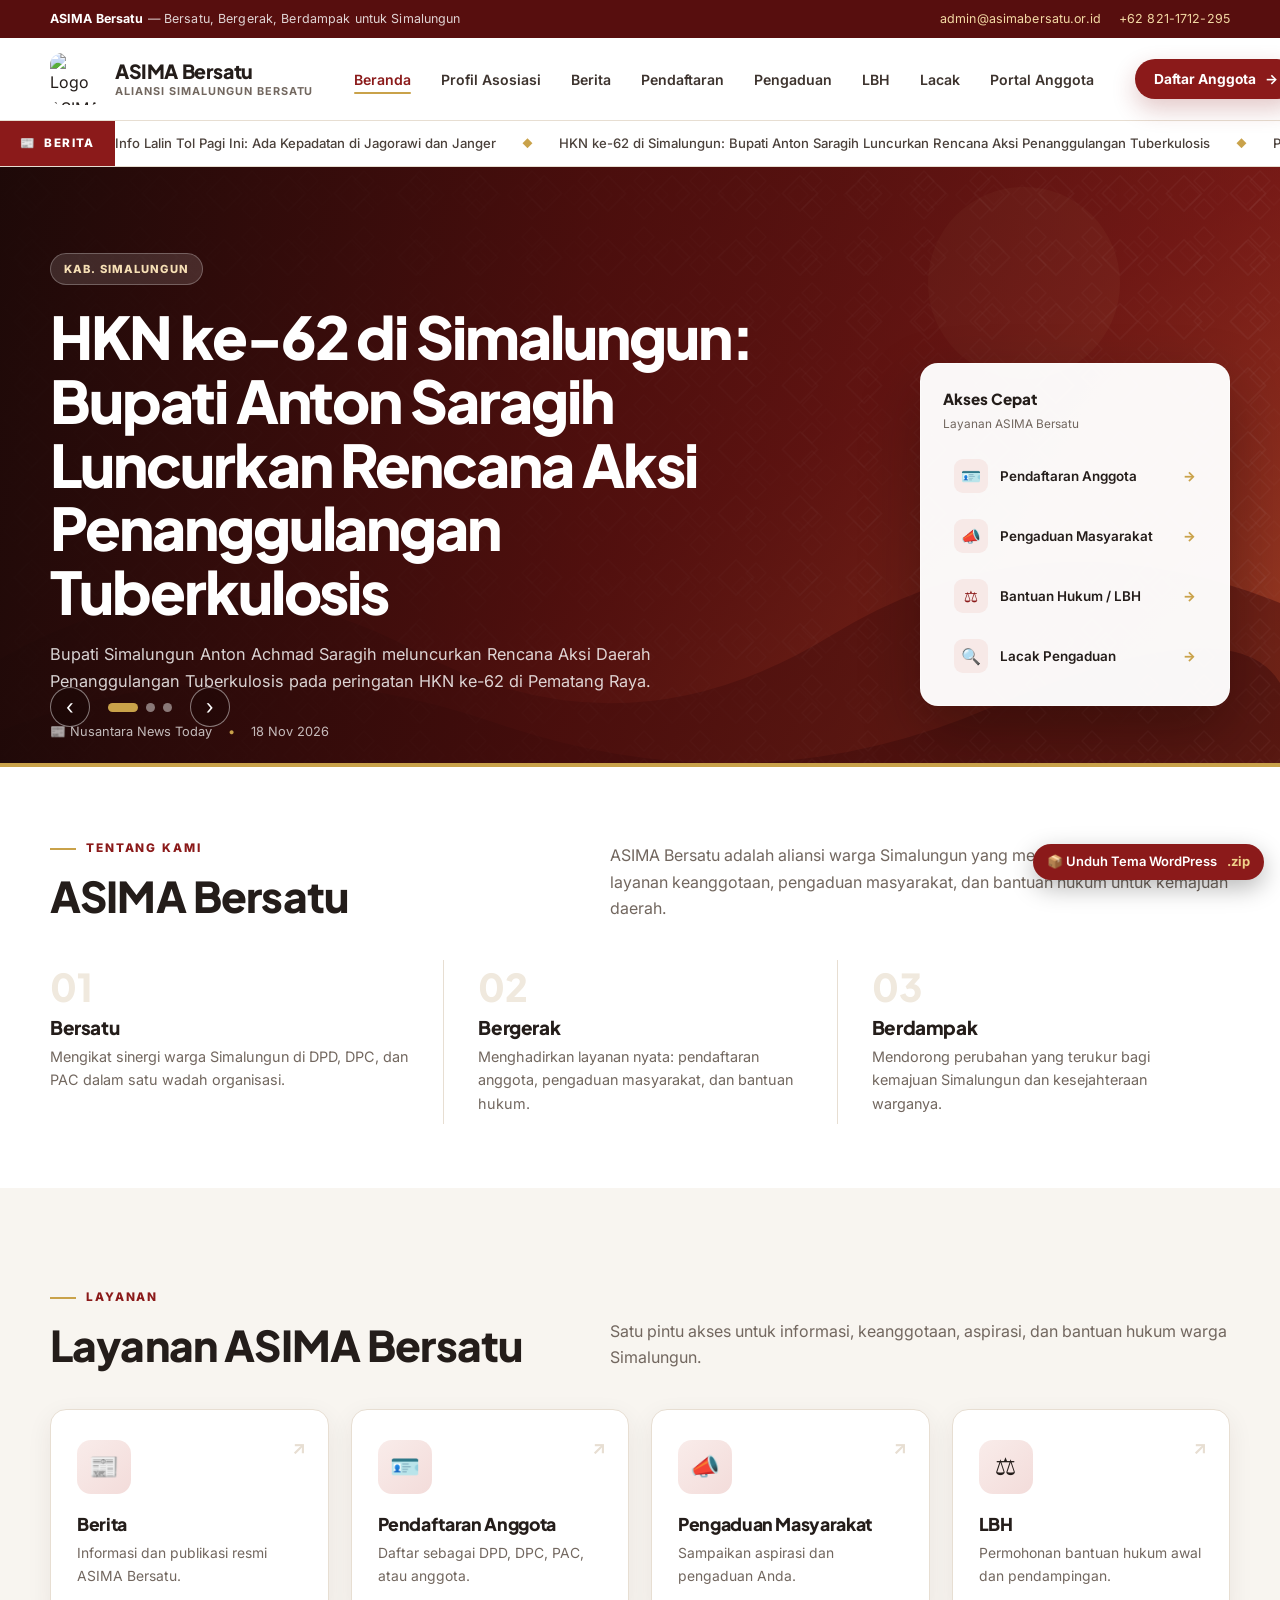
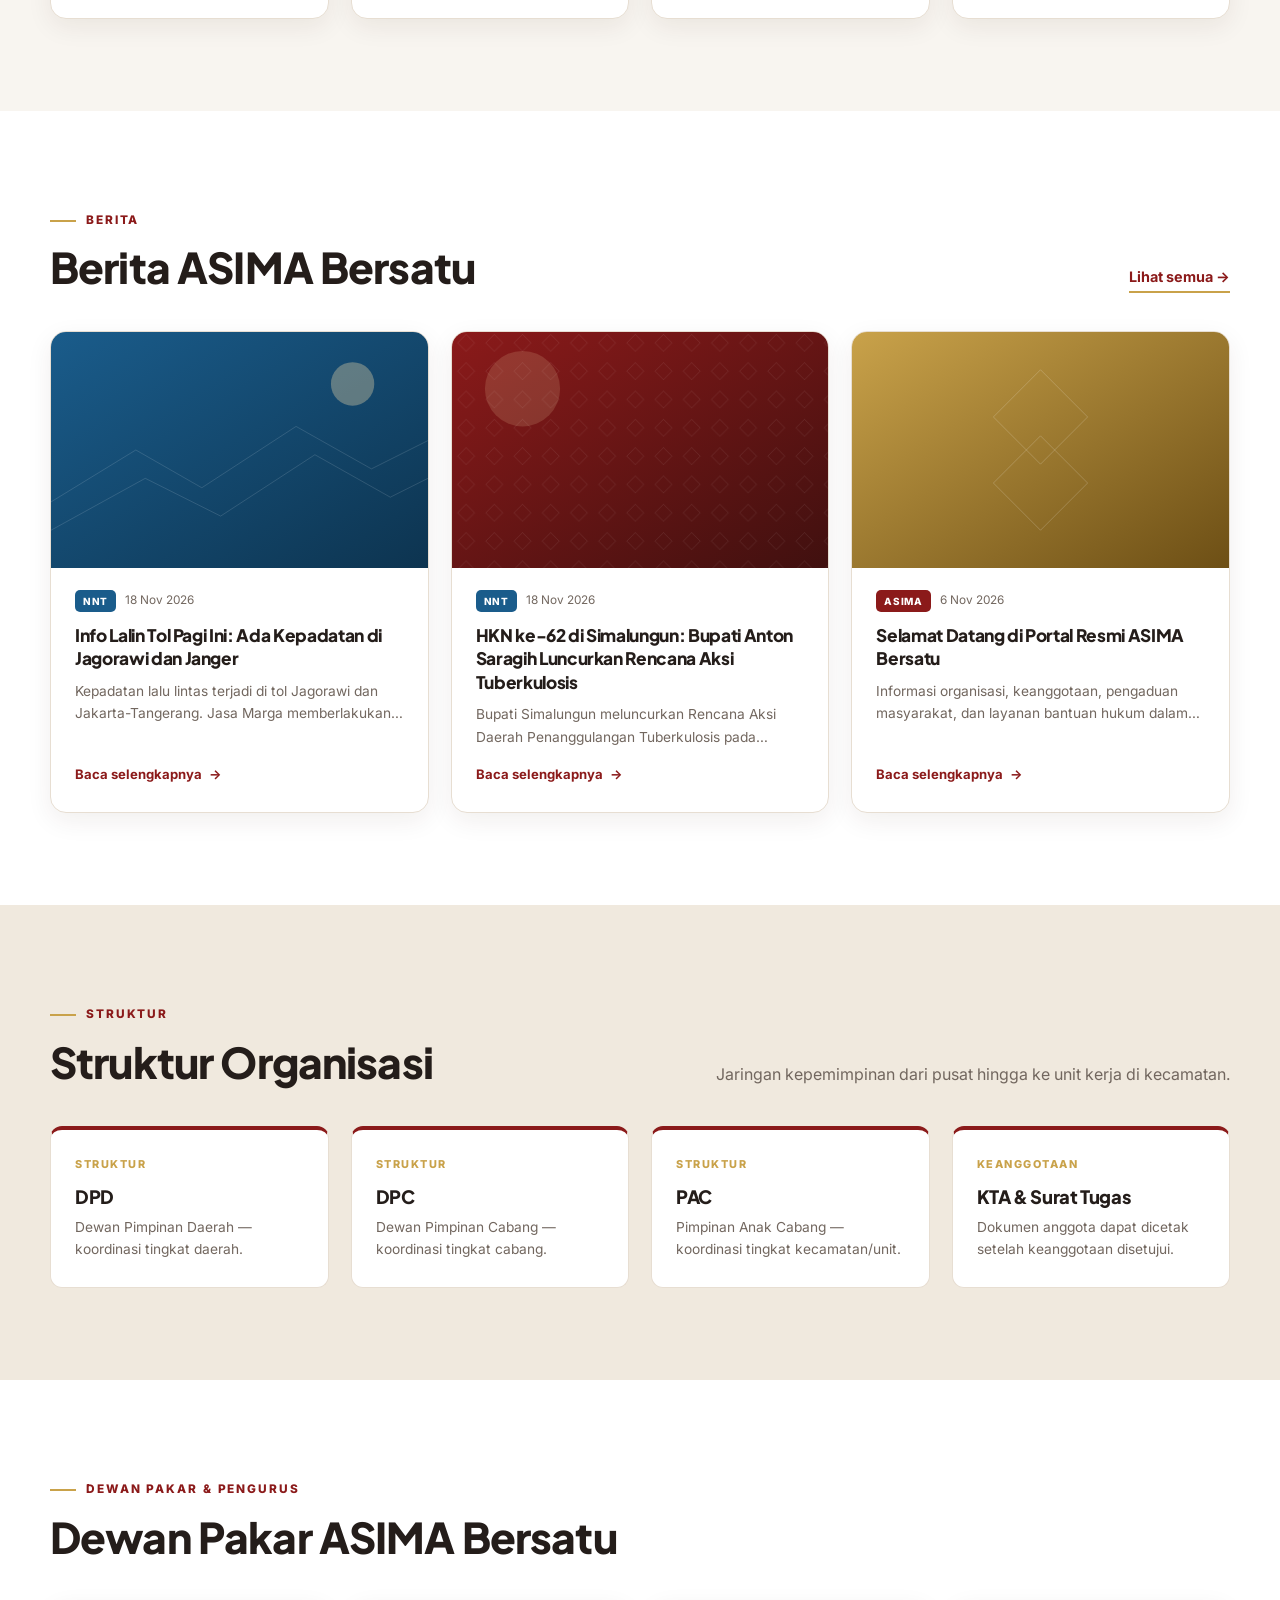
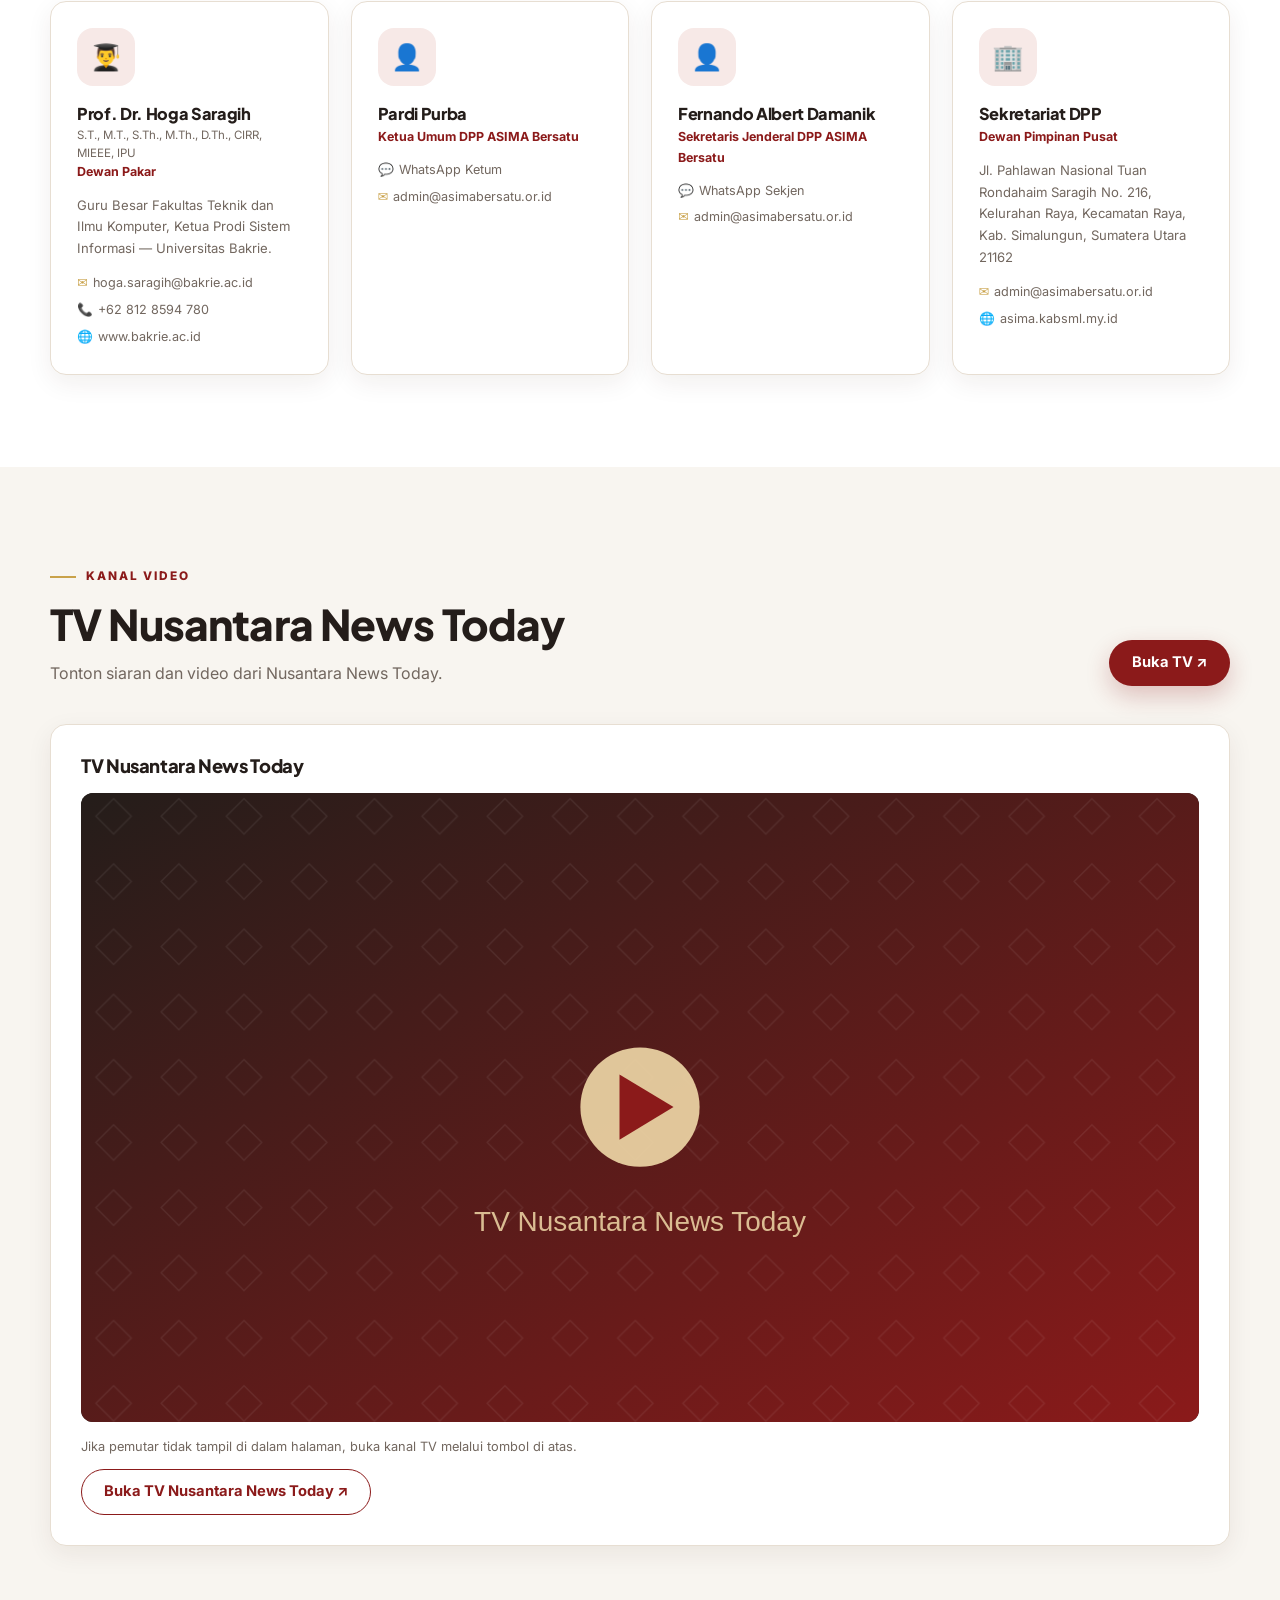
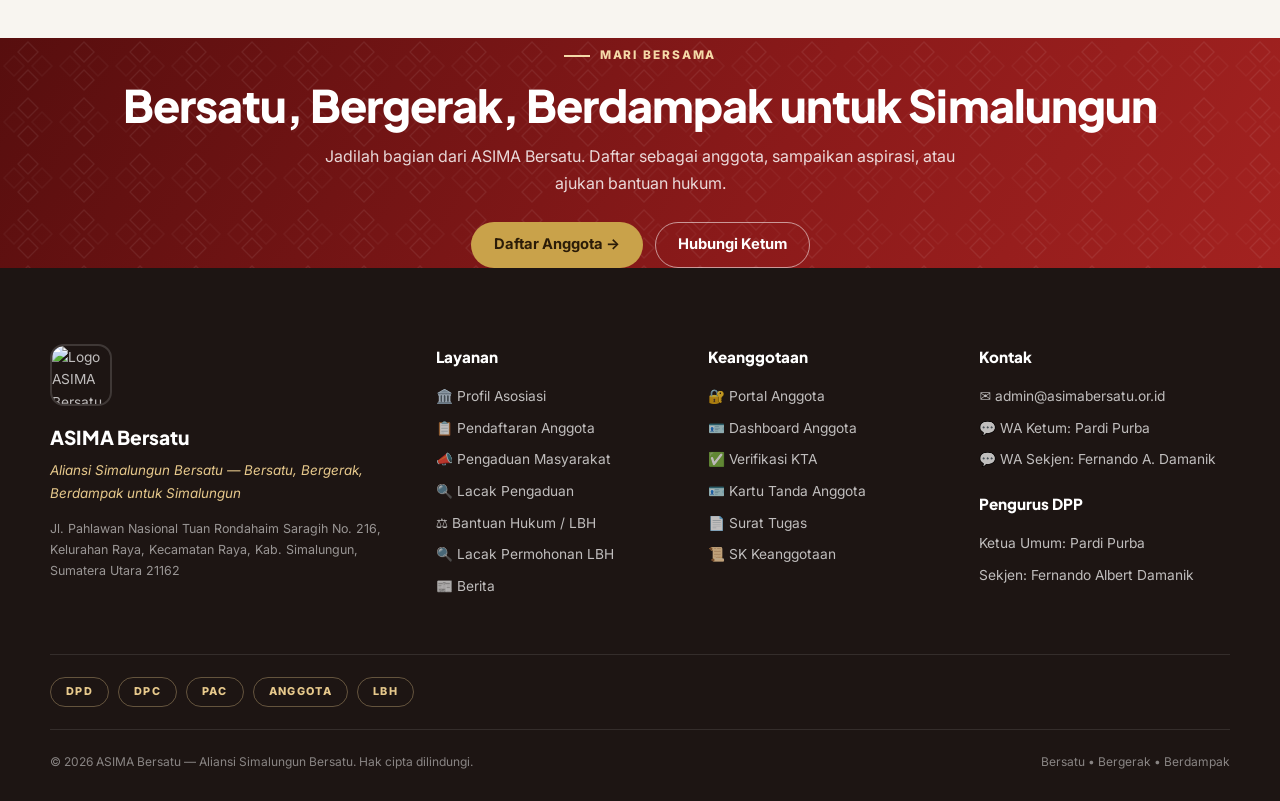
==== commit 171c62c1: "Kembalikan halaman depan ke pola asli asima.kabsml.my.id" ====
--- a/docs/index.html
+++ b/docs/index.html
@@ -3,54 +3,273 @@
 <head>
 <meta charset="UTF-8">
 <meta name="viewport" content="width=device-width, initial-scale=1">
-<title>Beranda — ASIMA Bersatu</title>
-<meta name="description" content="ASIMA Bersatu — Aliansi Simalungun Bersatu. Bersatu, bergerak, berdampak untuk Simalungun.">
-<link rel="preconnect" href="https://fonts.googleapis.com"><link rel="preconnect" href="https://fonts.gstatic.com" crossorigin>
-<link href="https://fonts.googleapis.com/css2?family=Inter:wght@400;500;600;700&family=Plus+Jakarta+Sans:wght@600;700;800&display=swap" rel="stylesheet">
-<link rel="stylesheet" href="assets/asosiasi.css">
+<title>ASIMA Bersatu — Aliansi Simalungun Bersatu (Pratinjau Tema)</title>
+<link rel="preconnect" href="https://fonts.googleapis.com">
+<link rel="preconnect" href="https://fonts.gstatic.com" crossorigin>
+<link href="https://fonts.googleapis.com/css2?family=Inter:wght@400;500;600;700&family=Plus+Jakarta+Sans:wght@500;600;700;800&display=swap" rel="stylesheet">
+<link rel="stylesheet" href="theme/style.css">
+<style>
+.gh-download{position:fixed;right:16px;bottom:20px;z-index:95;display:flex;align-items:center;gap:10px;max-width:calc(100vw - 32px);padding:10px 14px;border-radius:999px;background:#8b1a1a;color:#fff;box-shadow:0 8px 24px rgba(0,0,0,.28);font:600 13px/1.2 Inter,system-ui,sans-serif;text-decoration:none}
+.gh-download:hover{background:#6f1414;color:#fff}
+.gh-download b{color:#f0d18a;font-weight:700}
+@media(max-width:700px){.gh-download{bottom:76px;right:12px;padding:9px 12px;font-size:12px}}
+</style>
 </head>
-<body>
-<a class="skip" href="#main">Lewati ke konten</a>
-<div class="topbar"><div class="container"><span>ASIMA Bersatu — Aliansi Simalungun Bersatu</span><span><a href="mailto:admin@asimabersatu.or.id">admin@asimabersatu.or.id</a> · <a href="tel:+628211712295">+62 821-1712-295</a></span></div></div>
-<header class="site-header"><div class="container header-inner">
-<a class="logo" href="index.html"><img src="https://asima.kabsml.my.id/wp-content/uploads/2026/11/asima-logo-300x300.jpeg" alt="Logo ASIMA Bersatu"><span class="logo-text">ASIMA Bersatu<small>Aliansi Simalungun Bersatu</small></span></a>
-<button class="menu-toggle" aria-label="Buka menu" aria-expanded="false" aria-controls="mainNav">☰</button>
-<nav class="nav" id="mainNav"><a href="index.html" class="is-active">Beranda</a><a href="tentang.html">Tentang</a><a href="program.html">Program</a><a href="berita.html">Berita</a><a href="daftar-anggota.html">Daftar Anggota</a><a href="persyaratan.html">Persyaratan</a><a href="kontak.html">Kontak</a><a class="btn btn--red" href="pendaftaran.html">Gabung ASIMA</a></nav>
+<body class="home blog">
+
+<a class="skip-link" href="#main">Lewati ke konten</a>
+
+<div class="topbar"><div class="container">
+  <span><strong>ASIMA Bersatu</strong> — Bersatu, Bergerak, Berdampak untuk Simalungun</span>
+  <div class="topbar__contact">
+    <a href="mailto:admin@asimabersatu.or.id">admin@asimabersatu.or.id</a>
+    <a href="tel:+628211712295">+62 821-1712-295</a>
+  </div>
+</div></div>
+
+<header class="site-header" id="siteHeader"><div class="container header-inner">
+  <a class="brand" href="#">
+    <img src="https://asima.kabsml.my.id/wp-content/uploads/2026/11/asima-logo-300x300.jpeg" alt="Logo ASIMA Bersatu" class="asima-logo">
+    <span class="brand__text"><span class="brand__title">ASIMA Bersatu</span><span class="brand__sub">Aliansi Simalungun Bersatu</span></span>
+  </a>
+  <button class="menu-toggle" type="button" aria-expanded="false" aria-controls="asima-primary-nav" aria-label="Buka menu"><span></span><span></span><span></span></button>
+  <nav id="asima-primary-nav" class="main-nav" aria-label="Menu utama">
+    <ul class="asima-nav-list">
+      <li><a href="#" aria-current="page">Beranda</a></li>
+      <li><a href="tentang.html">Profil Asosiasi</a></li>
+      <li><a href="#berita">Berita</a></li>
+      <li><a href="#layanan">Pendaftaran</a></li>
+      <li><a href="#layanan">Pengaduan</a></li>
+      <li><a href="#layanan">LBH</a></li>
+      <li><a href="#layanan">Lacak</a></li>
+      <li><a href="portal/">Portal Anggota</a></li>
+    </ul>
+  </nav>
+  <a class="btn btn--primary header-cta" href="#layanan">Daftar Anggota <span aria-hidden="true">→</span></a>
 </div></header>
+
+<div class="ticker" aria-label="Berita terbaru">
+  <div class="ticker__label"><span class="ticker__icon" aria-hidden="true">📰</span> Berita</div>
+  <div class="ticker__wrap"><div class="ticker__track">
+    <div class="ticker__group">
+      <a href="#">Info Lalin Tol Pagi Ini: Ada Kepadatan di Jagorawi dan Janger</a><span class="ticker__sep" aria-hidden="true">◆</span>
+      <a href="#">HKN ke-62 di Simalungun: Bupati Anton Saragih Luncurkan Rencana Aksi Penanggulangan Tuberkulosis</a><span class="ticker__sep" aria-hidden="true">◆</span>
+      <a href="#">PSI Simalungun Konsolidasi Bersama DPD Punggawa Kaesang</a><span class="ticker__sep" aria-hidden="true">◆</span>
+      <a href="#">Membidik Pedagang Pasar agar Lebih Mudah Akses Pembiayaan</a><span class="ticker__sep" aria-hidden="true">◆</span>
+    </div>
+    <div class="ticker__group" aria-hidden="true">
+      <a href="#" tabindex="-1" aria-hidden="true">Info Lalin Tol Pagi Ini: Ada Kepadatan di Jagorawi dan Janger</a><span class="ticker__sep">◆</span>
+      <a href="#" tabindex="-1" aria-hidden="true">HKN ke-62 di Simalungun: Bupati Anton Saragih Luncurkan Rencana Aksi Penanggulangan Tuberkulosis</a><span class="ticker__sep">◆</span>
+      <a href="#" tabindex="-1" aria-hidden="true">PSI Simalungun Konsolidasi Bersama DPD Punggawa Kaesang</a><span class="ticker__sep">◆</span>
+      <a href="#" tabindex="-1" aria-hidden="true">Membidik Pedagang Pasar agar Lebih Mudah Akses Pembiayaan</a><span class="ticker__sep">◆</span>
+    </div>
+  </div></div>
+</div>
+
 <main id="main">
 
-<section class="hero"><div class="container hero__grid"><div>
-<span class="eyebrow">Aliansi Simalungun Bersatu</span>
-<h1>Ekosistem organisasi Simalungun yang <em>kuat &amp; berkelanjutan.</em></h1>
-<p>ASIMA Bersatu menyatukan pengurus, anggota, dan mitra di seluruh Simalungun untuk berkolaborasi, memperjuangkan kepentingan bersama, dan membangun masa depan yang sehat.</p>
-<div class="hero__actions"><a class="btn btn--gold" href="pendaftaran.html">Gabung ASIMA</a><a class="btn btn--ghost" href="tentang.html">Kenali Kami</a></div>
-</div><div class="hero__aside"><b>1.204+</b><span>anggota telah bergabung dan tumbuh bersama</span><hr><b>2013</b><span>didirikan sebagai wadah bersama Simalungun</span></div></div></section>
-<section><div class="container"><div class="sec-head"><span class="kicker">Angka ASIMA</span><h2>Satu organisasi, banyak dampak</h2></div><div class="grid g4">
-<div class="stat"><b data-count="1204">0</b><span>Anggota terdaftar</span></div>
-<div class="stat"><b data-count="24">0</b><span>DPD aktif</span></div>
-<div class="stat"><b data-count="12">0</b><span>Provinsi terjangkau</span></div>
-<div class="stat"><b data-count="38">0</b><span>Program &amp; kegiatan</span></div>
-</div></div></section>
-<section class="alt"><div class="container"><div class="grid g2" style="align-items:center;gap:44px">
-<div><div class="sec-head" style="margin-bottom:18px"><span class="kicker">Tentang Kami</span><h2>Suara bersama warga Simalungun.</h2><p>ASIMA hadir sebagai rumah bersama untuk menciptakan iklim kolaborasi yang kondusif, standar kualitas yang tinggi, serta kegiatan yang saling menguntungkan.</p></div><a class="more" style="color:var(--red);font-weight:700" href="tentang.html">Lihat apa yang kami lakukan →</a></div>
-<div class="prose"><h2 style="font-size:1.2rem;margin:0 0 10px">Visi</h2><p>Menjadi asosiasi terdepan yang mendorong Simalungun yang mandiri, profesional, dan berdaya saing.</p><h2 style="font-size:1.2rem">Misi</h2><p>Advokasi kebijakan, peningkatan kapasitas anggota, perluasan jaringan, dan pengembangan standar organisasi.</p></div>
-</div></div></section>
-<section><div class="container"><div class="sec-head"><span class="kicker">Program Kami</span><h2>Bertumbuh bersama, dalam setiap langkah.</h2><p>Berbagai program dirancang untuk mendukung anggota dari berbagai aspek — mulai dari kebijakan hingga akses pasar.</p></div><div class="grid g4"><div class="card"><div class="card__icon">⚖︎</div><h3>Advokasi &amp; Kebijakan</h3><p>Menyampaikan aspirasi organisasi dan mendampingi regulasi yang berpihak pada masyarakat Simalungun.</p><span class="num">01</span></div><div class="card"><div class="card__icon">✦</div><h3>Pendidikan &amp; Pelatihan</h3><p>Workshop, sertifikasi, dan pendampingan untuk meningkatkan kapasitas anggota dan pengurus.</p><span class="num">02</span></div><div class="card"><div class="card__icon">▤</div><h3>Riset &amp; Data</h3><p>Menyediakan data tren, riset, dan insight strategis bagi pengambilan keputusan organisasi.</p><span class="num">03</span></div><div class="card"><div class="card__icon">◇</div><h3>Jejaring &amp; Kolaborasi</h3><p>Menghubungkan anggota dengan mitra, pemerintah daerah, dan pemangku kepentingan.</p><span class="num">04</span></div></div></div></section>
-<section class="alt"><div class="container"><div class="sec-head"><span class="kicker">Kabar Terbaru</span><h2>Berita &amp; Update</h2></div><div class="grid g3"><a class="news" href="artikel.html?id=1"><div class="news__body"><span class="badge">Kegiatan</span><h3>ASIMA Bersatu Gelar Forum Nasional Simalungun 2026 di Pematang Raya</h3><p>Forum ini mengangkat tema “Bersatu, Bergerak, Berdampak untuk Simalungun” dan menjadi ruang dialog strategis bagi pengurus.</p><div class="meta">12 November 2026 · 4 menit baca</div></div></a><a class="news" href="artikel.html?id=2"><div class="news__body"><span class="badge">Advokasi</span><h3>Dorong Regulasi Platform Digital, ASIMA Sampaikan Paparan ke DPRD</h3><p>Asosiasi menekankan pentingnya perlindungan bagi organisasi kemasyarakatan dan publik independen.</p><div class="meta">5 November 2026 · 6 menit baca</div></div></a><a class="news" href="artikel.html?id=3"><div class="news__body"><span class="badge">Riset</span><h3>Laporan Tren Media & Informasi Simalungun Kuartal III 2026 Dirilis</h3><p>Riset terbaru menunjukkan pertumbuhan signifikan pada segmen informasi digital dan newsletter komunitas.</p><div class="meta">28 Oktober 2026 · 5 menit baca</div></div></a></div></div></section>
-<section><div class="container"><div class="sec-head"><span class="kicker">Anggota Kami</span><h2>Bersama pengurus &amp; anggota terkemuka Simalungun.</h2></div><div class="grid g4"><a class="member" href="anggota-detail.html?id=0"><div class="member__mark">◆</div><b>MediaNusa</b><span>Pembaca: 2,4 jt · Bergabung 2014</span></a><a class="member" href="anggota-detail.html?id=1"><div class="member__mark">●</div><b>DigitalKita</b><span>Pembaca: 860 rb · Bergabung 2017</span></a><a class="member" href="anggota-detail.html?id=2"><div class="member__mark">▲</div><b>BeritaRakyat</b><span>Pembaca: 1,7 jt · Bergabung 2015</span></a><a class="member" href="anggota-detail.html?id=3"><div class="member__mark">■</div><b>InfoNasional</b><span>Pembaca: 3,1 jt · Bergabung 2013</span></a><a class="member" href="anggota-detail.html?id=4"><div class="member__mark">✦</div><b>SuaraOnline</b><span>Pembaca: 420 rb · Bergabung 2019</span></a><a class="member" href="anggota-detail.html?id=5"><div class="member__mark">◈</div><b>KabarDaerah</b><span>Pembaca: 610 rb · Bergabung 2018</span></a><a class="member" href="anggota-detail.html?id=6"><div class="member__mark">✧</div><b>SimalungunTV</b><span>Pembaca: 980 rb · Bergabung 2020</span></a><a class="member" href="anggota-detail.html?id=7"><div class="member__mark">⬟</div><b>RayaPost</b><span>Pembaca: 530 rb · Bergabung 2021</span></a></div></div></section>
-<section class="alt"><div class="container"><div class="cta"><h2>Jadilah bagian dari perubahan Simalungun.</h2><p>Dapatkan akses jaringan, pelatihan, advokasi, dan dukungan untuk mengembangkan organisasi Anda bersama kami.</p><div class="cta__actions"><a class="btn btn--gold" href="pendaftaran.html">Daftar Sekarang →</a><a class="btn btn--ghost" href="kontak.html">Hubungi Kami</a></div></div></div></section>
+<section class="hero" aria-label="Berita utama">
+  <div class="hero__slides" id="asimaHeroSlides">
+    <article class="hero__slide is-active" style="--slide-image:url('assets/hero-1.svg')">
+      <div class="container hero__layout">
+        <div class="hero__content">
+          <span class="hero__cat">Kab. Simalungun</span>
+          <h2 class="hero__title"><a href="#">HKN ke-62 di Simalungun: Bupati Anton Saragih Luncurkan Rencana Aksi Penanggulangan Tuberkulosis</a></h2>
+          <p class="hero__desc">Bupati Simalungun Anton Achmad Saragih meluncurkan Rencana Aksi Daerah Penanggulangan Tuberkulosis pada peringatan HKN ke-62 di Pematang Raya.</p>
+          <div class="hero__meta"><span>📰 Nusantara News Today</span><span>18 Nov 2026</span></div>
+          <div class="hero__actions">
+            <a class="btn btn--gold" href="#">Baca Selengkapnya →</a>
+            <a class="btn btn--outline" href="#">Tonton TV</a>
+          </div>
+        </div>
+        <aside class="hero__quick" aria-label="Akses cepat">
+          <div class="hero__quick-title">Akses Cepat</div>
+          <div class="hero__quick-sub">Layanan ASIMA Bersatu</div>
+          <div class="hero__quick-list">
+            <a href="#layanan"><span class="q-icon" aria-hidden="true">🪪</span><span>Pendaftaran Anggota</span><span class="q-arrow" aria-hidden="true">→</span></a>
+            <a href="#layanan"><span class="q-icon" aria-hidden="true">📣</span><span>Pengaduan Masyarakat</span><span class="q-arrow" aria-hidden="true">→</span></a>
+            <a href="#layanan"><span class="q-icon" aria-hidden="true">⚖️</span><span>Bantuan Hukum / LBH</span><span class="q-arrow" aria-hidden="true">→</span></a>
+            <a href="#layanan"><span class="q-icon" aria-hidden="true">🔍</span><span>Lacak Pengaduan</span><span class="q-arrow" aria-hidden="true">→</span></a>
+          </div>
+        </aside>
+      </div>
+    </article>
+    <article class="hero__slide" style="--slide-image:url('assets/hero-2.svg')" aria-hidden="true">
+      <div class="container hero__layout">
+        <div class="hero__content">
+          <span class="hero__cat">Politik</span>
+          <h2 class="hero__title"><a href="#">PSI Simalungun Konsolidasi Bersama DPD Punggawa Kaesang Kota Siantar dan Kabupaten Simalungun</a></h2>
+          <p class="hero__desc">Dalam upaya memperkuat komunikasi, membangun kolaborasi, serta memperluas jaringan solidaritas antarelemen masyarakat.</p>
+          <div class="hero__meta"><span>📰 Nusantara News Today</span><span>17 Nov 2026</span></div>
+          <div class="hero__actions"><a class="btn btn--gold" href="#">Baca Selengkapnya →</a><a class="btn btn--outline" href="#">Tonton TV</a></div>
+        </div>
+        <aside class="hero__quick" aria-label="Akses cepat">
+          <div class="hero__quick-title">Akses Cepat</div><div class="hero__quick-sub">Layanan ASIMA Bersatu</div>
+          <div class="hero__quick-list">
+            <a href="#layanan"><span class="q-icon" aria-hidden="true">🪪</span><span>Pendaftaran Anggota</span><span class="q-arrow" aria-hidden="true">→</span></a>
+            <a href="#layanan"><span class="q-icon" aria-hidden="true">📣</span><span>Pengaduan Masyarakat</span><span class="q-arrow" aria-hidden="true">→</span></a>
+            <a href="#layanan"><span class="q-icon" aria-hidden="true">⚖️</span><span>Bantuan Hukum / LBH</span><span class="q-arrow" aria-hidden="true">→</span></a>
+            <a href="#layanan"><span class="q-icon" aria-hidden="true">🔍</span><span>Lacak Pengaduan</span><span class="q-arrow" aria-hidden="true">→</span></a>
+          </div>
+        </aside>
+      </div>
+    </article>
+    <article class="hero__slide" style="--slide-image:url('assets/hero-3.svg')" aria-hidden="true">
+      <div class="container hero__layout">
+        <div class="hero__content">
+          <span class="hero__cat">Berita Utama</span>
+          <h2 class="hero__title"><a href="#">Membidik Pedagang Pasar agar Lebih Mudah Akses Pembiayaan</a></h2>
+          <p class="hero__desc">Berbagai upaya dilakukan agar pedagang pasar dapat mengakses pembiayaan dengan lebih mudah dan terjangkau.</p>
+          <div class="hero__meta"><span>📰 Nusantara News Today</span><span>17 Nov 2026</span></div>
+          <div class="hero__actions"><a class="btn btn--gold" href="#">Baca Selengkapnya →</a><a class="btn btn--outline" href="#">Tonton TV</a></div>
+        </div>
+        <aside class="hero__quick" aria-label="Akses cepat">
+          <div class="hero__quick-title">Akses Cepat</div><div class="hero__quick-sub">Layanan ASIMA Bersatu</div>
+          <div class="hero__quick-list">
+            <a href="#layanan"><span class="q-icon" aria-hidden="true">🪪</span><span>Pendaftaran Anggota</span><span class="q-arrow" aria-hidden="true">→</span></a>
+            <a href="#layanan"><span class="q-icon" aria-hidden="true">📣</span><span>Pengaduan Masyarakat</span><span class="q-arrow" aria-hidden="true">→</span></a>
+            <a href="#layanan"><span class="q-icon" aria-hidden="true">⚖️</span><span>Bantuan Hukum / LBH</span><span class="q-arrow" aria-hidden="true">→</span></a>
+            <a href="#layanan"><span class="q-icon" aria-hidden="true">🔍</span><span>Lacak Pengaduan</span><span class="q-arrow" aria-hidden="true">→</span></a>
+          </div>
+        </aside>
+      </div>
+    </article>
+  </div>
+  <div class="container hero__controls">
+    <button class="hero__arrow" type="button" id="heroPrev" aria-label="Berita sebelumnya">‹</button>
+    <div class="hero__dots" id="heroDots" role="tablist" aria-label="Pilih berita">
+      <button class="hero__dot is-active" type="button" data-index="0" role="tab" aria-selected="true" aria-label="Berita 1"></button>
+      <button class="hero__dot" type="button" data-index="1" role="tab" aria-selected="false" aria-label="Berita 2"></button>
+      <button class="hero__dot" type="button" data-index="2" role="tab" aria-selected="false" aria-label="Berita 3"></button>
+    </div>
+    <button class="hero__arrow" type="button" id="heroNext" aria-label="Berita berikutnya">›</button>
+  </div>
+  <div class="hero__progress"><span id="heroProgress"></span></div>
+</section>
+
+<section class="section section--tight" id="tentang"><div class="container">
+  <div class="section-head">
+    <div><span class="eyebrow" data-reveal>Tentang Kami</span><h2 data-reveal>ASIMA Bersatu</h2></div>
+    <p data-reveal>ASIMA Bersatu adalah aliansi warga Simalungun yang menggerakkan informasi, layanan keanggotaan, pengaduan masyarakat, dan bantuan hukum untuk kemajuan daerah.</p>
+  </div>
+  <div class="pillars">
+    <div class="pillar" data-reveal><div class="pillar__num">01</div><h3>Bersatu</h3><p>Mengikat sinergi warga Simalungun di DPD, DPC, dan PAC dalam satu wadah organisasi.</p></div>
+    <div class="pillar" data-reveal><div class="pillar__num">02</div><h3>Bergerak</h3><p>Menghadirkan layanan nyata: pendaftaran anggota, pengaduan masyarakat, dan bantuan hukum.</p></div>
+    <div class="pillar" data-reveal><div class="pillar__num">03</div><h3>Berdampak</h3><p>Mendorong perubahan yang terukur bagi kemajuan Simalungun dan kesejahteraan warganya.</p></div>
+  </div>
+</div></section>
+
+<section class="section section--cream" id="layanan"><div class="container">
+  <div class="section-head">
+    <div><span class="eyebrow" data-reveal>Layanan</span><h2 data-reveal>Layanan ASIMA Bersatu</h2></div>
+    <p data-reveal>Satu pintu akses untuk informasi, keanggotaan, aspirasi, dan bantuan hukum warga Simalungun.</p>
+  </div>
+  <div class="grid grid--4">
+    <a class="service-card" href="#" data-reveal><div class="service-card__icon" aria-hidden="true">📰</div><h3>Berita</h3><p>Informasi dan publikasi resmi ASIMA Bersatu.</p></a>
+    <a class="service-card" href="#" data-reveal><div class="service-card__icon" aria-hidden="true">🪪</div><h3>Pendaftaran Anggota</h3><p>Daftar sebagai DPD, DPC, PAC, atau anggota.</p></a>
+    <a class="service-card" href="#" data-reveal><div class="service-card__icon" aria-hidden="true">📣</div><h3>Pengaduan Masyarakat</h3><p>Sampaikan aspirasi dan pengaduan Anda.</p></a>
+    <a class="service-card" href="#" data-reveal><div class="service-card__icon" aria-hidden="true">⚖️</div><h3>LBH</h3><p>Permohonan bantuan hukum awal dan pendampingan.</p></a>
+  </div>
+</div></section>
+
+<section class="section" id="berita"><div class="container">
+  <div class="section-head">
+    <div><span class="eyebrow" data-reveal>Berita</span><h2 data-reveal>Berita ASIMA Bersatu</h2></div>
+    <a class="more-link" href="#" data-reveal>Lihat semua →</a>
+  </div>
+  <div class="grid grid--3">
+    <article class="post-card" data-reveal>
+      <a class="post-card__media" href="#" tabindex="-1" aria-hidden="true"><img src="assets/news-1.svg" alt="" loading="lazy"></a>
+      <div class="post-card__body"><div class="post-card__meta"><span class="post-card__source post-card__source--feed">NNT</span><span>18 Nov 2026</span></div>
+        <h3 class="post-card__title"><a href="#">Info Lalin Tol Pagi Ini: Ada Kepadatan di Jagorawi dan Janger</a></h3>
+        <p class="post-card__excerpt">Kepadatan lalu lintas terjadi di tol Jagorawi dan Jakarta-Tangerang. Jasa Marga memberlakukan sistem buka tutup.</p>
+        <a class="post-card__link" href="#">Baca selengkapnya <span aria-hidden="true">→</span></a>
+      </div>
+    </article>
+    <article class="post-card" data-reveal>
+      <a class="post-card__media" href="#" tabindex="-1" aria-hidden="true"><img src="assets/news-2.svg" alt="" loading="lazy"></a>
+      <div class="post-card__body"><div class="post-card__meta"><span class="post-card__source post-card__source--feed">NNT</span><span>18 Nov 2026</span></div>
+        <h3 class="post-card__title"><a href="#">HKN ke-62 di Simalungun: Bupati Anton Saragih Luncurkan Rencana Aksi Tuberkulosis</a></h3>
+        <p class="post-card__excerpt">Bupati Simalungun meluncurkan Rencana Aksi Daerah Penanggulangan Tuberkulosis pada peringatan HKN ke-62.</p>
+        <a class="post-card__link" href="#">Baca selengkapnya <span aria-hidden="true">→</span></a>
+      </div>
+    </article>
+    <article class="post-card" data-reveal>
+      <a class="post-card__media" href="#" tabindex="-1" aria-hidden="true"><img src="assets/news-3.svg" alt="" loading="lazy"></a>
+      <div class="post-card__body"><div class="post-card__meta"><span class="post-card__source post-card__source--local">ASIMA</span><span>6 Nov 2026</span></div>
+        <h3 class="post-card__title"><a href="#">Selamat Datang di Portal Resmi ASIMA Bersatu</a></h3>
+        <p class="post-card__excerpt">Informasi organisasi, keanggotaan, pengaduan masyarakat, dan layanan bantuan hukum dalam satu portal.</p>
+        <a class="post-card__link" href="#">Baca selengkapnya <span aria-hidden="true">→</span></a>
+      </div>
+    </article>
+  </div>
+</div></section>
+
+<section class="section section--sand" id="struktur"><div class="container">
+  <div class="section-head">
+    <div><span class="eyebrow" data-reveal>Struktur</span><h2 data-reveal>Struktur Organisasi</h2></div>
+    <p data-reveal>Jaringan kepemimpinan dari pusat hingga ke unit kerja di kecamatan.</p>
+  </div>
+  <div class="grid grid--4">
+    <div class="struct-card" data-reveal><div class="struct-card__label">Struktur</div><h3>DPD</h3><p>Dewan Pimpinan Daerah — koordinasi tingkat daerah.</p></div>
+    <div class="struct-card" data-reveal><div class="struct-card__label">Struktur</div><h3>DPC</h3><p>Dewan Pimpinan Cabang — koordinasi tingkat cabang.</p></div>
+    <div class="struct-card" data-reveal><div class="struct-card__label">Struktur</div><h3>PAC</h3><p>Pimpinan Anak Cabang — koordinasi tingkat kecamatan/unit.</p></div>
+    <div class="struct-card" data-reveal><div class="struct-card__label">Keanggotaan</div><h3>KTA &amp; Surat Tugas</h3><p>Dokumen anggota dapat dicetak setelah keanggotaan disetujui.</p></div>
+  </div>
+</div></section>
+
+<section class="section" id="pengurus"><div class="container">
+  <div class="section-head"><div><span class="eyebrow" data-reveal>Dewan Pakar &amp; Pengurus</span><h2 data-reveal>Dewan Pakar ASIMA Bersatu</h2></div></div>
+  <div class="grid grid--4">
+    <div class="person-card" data-reveal><div class="person-card__avatar" aria-hidden="true">👨‍🎓</div><h3>Prof. Dr. Hoga Saragih</h3><div class="person-card__degrees">S.T., M.T., S.Th., M.Th., D.Th., CIRR, MIEEE, IPU</div><div class="person-card__role">Dewan Pakar</div><div class="person-card__text">Guru Besar Fakultas Teknik dan Ilmu Komputer, Ketua Prodi Sistem Informasi — Universitas Bakrie.</div><ul class="person-card__list"><li><span aria-hidden="true">✉</span><a href="#">hoga.saragih@bakrie.ac.id</a></li><li><span aria-hidden="true">📞</span><a href="#">+62 812 8594 780</a></li><li><span aria-hidden="true">🌐</span><a href="#">www.bakrie.ac.id</a></li></ul></div>
+    <div class="person-card" data-reveal><div class="person-card__avatar" aria-hidden="true">👤</div><h3>Pardi Purba</h3><div class="person-card__role">Ketua Umum DPP ASIMA Bersatu</div><ul class="person-card__list"><li><span aria-hidden="true">💬</span><a href="#">WhatsApp Ketum</a></li><li><span aria-hidden="true">✉</span><a href="#">admin@asimabersatu.or.id</a></li></ul></div>
+    <div class="person-card" data-reveal><div class="person-card__avatar" aria-hidden="true">👤</div><h3>Fernando Albert Damanik</h3><div class="person-card__role">Sekretaris Jenderal DPP ASIMA Bersatu</div><ul class="person-card__list"><li><span aria-hidden="true">💬</span><a href="#">WhatsApp Sekjen</a></li><li><span aria-hidden="true">✉</span><a href="#">admin@asimabersatu.or.id</a></li></ul></div>
+    <div class="person-card" data-reveal><div class="person-card__avatar" aria-hidden="true">🏢</div><h3>Sekretariat DPP</h3><div class="person-card__role">Dewan Pimpinan Pusat</div><div class="person-card__text">Jl. Pahlawan Nasional Tuan Rondahaim Saragih No. 216, Kelurahan Raya, Kecamatan Raya, Kab. Simalungun, Sumatera Utara 21162</div><ul class="person-card__list"><li><span aria-hidden="true">✉</span><a href="#">admin@asimabersatu.or.id</a></li><li><span aria-hidden="true">🌐</span><a href="#">asima.kabsml.my.id</a></li></ul></div>
+  </div>
+</div></section>
+
+<section class="section section--cream" id="tv"><div class="container">
+  <div class="section-head">
+    <div><span class="eyebrow" data-reveal>Kanal Video</span><h2 data-reveal>TV Nusantara News Today</h2><p data-reveal>Tonton siaran dan video dari Nusantara News Today.</p></div>
+    <a class="btn btn--primary" href="#" data-reveal>Buka TV ↗</a>
+  </div>
+  <div class="tv-card" data-reveal><h3>TV Nusantara News Today</h3><div class="tv-frame"><img src="assets/tv.svg" alt="Pratinjau kanal video" style="width:100%;height:100%;object-fit:cover"></div><p class="tv-card__note muted">Jika pemutar tidak tampil di dalam halaman, buka kanal TV melalui tombol di atas.</p><a class="btn btn--outline btn--outline-primary" href="#">Buka TV Nusantara News Today ↗</a></div>
+</div></section>
+
+<section class="cta-band"><div class="container">
+  <span class="eyebrow eyebrow--light" data-reveal>Mari Bersama</span>
+  <h2 data-reveal>Bersatu, Bergerak, Berdampak untuk Simalungun</h2>
+  <p data-reveal>Jadilah bagian dari ASIMA Bersatu. Daftar sebagai anggota, sampaikan aspirasi, atau ajukan bantuan hukum.</p>
+  <div class="cta-band__actions" data-reveal><a class="btn btn--gold" href="#layanan">Daftar Anggota →</a><a class="btn btn--outline" href="#">Hubungi Ketum</a></div>
+</div></section>
 
 </main>
+
 <footer class="site-footer"><div class="container">
-<div class="footer-grid">
-<div><h4>ASIMA Bersatu</h4><p>Aliansi Simalungun Bersatu — wadah kolaborasi untuk Simalungun yang kuat, mandiri, dan berdampak.</p><div class="social"><a href="https://instagram.com">ig</a><a href="https://x.com">x</a><a href="https://facebook.com">fb</a><a href="https://youtube.com">yt</a></div></div>
-<div><h4>Navigasi</h4><p><a href="index.html">Beranda</a><br><a href="tentang.html">Tentang</a><br><a href="program.html">Program</a><br><a href="berita.html">Berita</a><br><a href="daftar-anggota.html">Daftar Anggota</a></p></div>
-<div><h4>Tentang</h4><p><a href="tentang.html#visi-misi">Visi &amp; Misi</a><br><a href="tentang.html#struktur">Struktur Organisasi</a><br><a href="persyaratan.html">Persyaratan Anggota</a><br><a href="kebijakan.html">Kebijakan Privasi</a></p></div>
-<div><h4>Hubungi Kami</h4><p>Jl. Pahlawan Nasional Tuan Rondahaim Saragih No. 216<br>Kel. Raya, Kec. Raya, Kab. Simalungun 21162</p><p><a href="mailto:admin@asimabersatu.or.id">admin@asimabersatu.or.id</a><br><a href="tel:+628211712295">+62 821-1712-295</a></p></div>
-</div>
-<div class="footer-bottom"><span>© 2026 ASIMA Bersatu. Seluruh hak cipta dilindungi.</span><span>Dibuat dengan GitHub Pages — gratis &amp; permanen. <a href="preview/">Pratinjau lama</a> · <a href="portal/">Portal anggota</a></span></div>
+  <div class="footer-grid">
+    <div class="footer-brand">
+      <img src="https://asima.kabsml.my.id/wp-content/uploads/2026/11/asima-logo-300x300.jpeg" alt="Logo ASIMA Bersatu" class="footer-brand__logo">
+      <div class="footer-brand__name">ASIMA Bersatu</div>
+      <div class="footer-brand__tag">Aliansi Simalungun Bersatu — <em>Bersatu, Bergerak, Berdampak untuk Simalungun</em></div>
+      <p class="footer-brand__address">Jl. Pahlawan Nasional Tuan Rondahaim Saragih No. 216, Kelurahan Raya, Kecamatan Raya, Kab. Simalungun, Sumatera Utara 21162</p>
+    </div>
+    <div><div class="footer-title">Layanan</div><ul class="footer-links"><li><a href="tentang.html">🏛️ Profil Asosiasi</a></li><li><a href="#">📋 Pendaftaran Anggota</a></li><li><a href="#">📣 Pengaduan Masyarakat</a></li><li><a href="#">🔍 Lacak Pengaduan</a></li><li><a href="#">⚖️ Bantuan Hukum / LBH</a></li><li><a href="#">🔍 Lacak Permohonan LBH</a></li><li><a href="#">📰 Berita</a></li></ul></div>
+    <div><div class="footer-title">Keanggotaan</div><ul class="footer-links"><li><a href="portal/">🔐 Portal Anggota</a></li><li><a href="#">🪪 Dashboard Anggota</a></li><li><a href="#">✅ Verifikasi KTA</a></li><li><a href="#">🪪 Kartu Tanda Anggota</a></li><li><a href="#">📄 Surat Tugas</a></li><li><a href="#">📜 SK Keanggotaan</a></li></ul></div>
+    <div><div class="footer-title">Kontak</div><ul class="footer-links"><li>✉️ <a href="#">admin@asimabersatu.or.id</a></li><li>💬 <a href="#">WA Ketum: Pardi Purba</a></li><li>💬 <a href="#">WA Sekjen: Fernando A. Damanik</a></li></ul><div class="footer-title" style="margin-top:20px">Pengurus DPP</div><ul class="footer-links"><li>Ketua Umum: Pardi Purba</li><li>Sekjen: Fernando Albert Damanik</li></ul></div>
+  </div>
+  <div class="footer-struktur"><span>DPD</span><span>DPC</span><span>PAC</span><span>ANGGOTA</span><span>LBH</span></div>
+  <div class="footer-bottom"><span>© 2026 ASIMA Bersatu — Aliansi Simalungun Bersatu. Hak cipta dilindungi.</span><span>Bersatu • Bergerak • Berdampak</span></div>
 </div></footer>
-<a class="fab" href="asima-bersatu.zip" download>📦 Unduh Tema .zip</a>
-<script src="assets/asosiasi.js"></script>
+
+<nav class="appbar" aria-label="Navigasi cepat mobile">
+  <a href="#" class="appbar__item is-active"><span aria-hidden="true">⌂</span>Beranda</a>
+  <a href="#berita" class="appbar__item"><span aria-hidden="true">▤</span>Berita</a>
+  <a href="#layanan" class="appbar__item"><span aria-hidden="true">＋</span>Daftar</a>
+  <a href="portal/" class="appbar__item"><span aria-hidden="true">🔐</span>Portal</a>
+</nav>
+
+<a class="gh-download" href="asima-bersatu.zip" download aria-label="Unduh paket tema WordPress ASIMA Bersatu">📦 Unduh Tema WordPress <b>.zip</b></a>
+
+<script src="theme/assets/js/main.js"></script>
 </body>
-</html>+</html>
--- a/docs/theme/style.css
+++ b/docs/theme/style.css
@@ -0,0 +1,607 @@
+/*
+Theme Name: ASIMA Bersatu
+Theme URI: https://asima.kabsml.my.id/
+Author: ASIMA Bersatu
+Author URI: https://asima.kabsml.my.id/
+Description: Tema portal resmi ASIMA Bersatu — Aliansi Simalungun Bersatu. Dirancang untuk berita, layanan keanggotaan, pengaduan masyarakat, LBH, dan struktur organisasi.
+Version: 1.0.0
+Requires at least: 6.0
+Tested up to: 7.1
+Requires PHP: 7.4
+License: GNU General Public License v2 or later
+License URI: https://www.gnu.org/licenses/gpl-2.0.html
+Text Domain: asima-bersatu
+Tags: custom-logo, custom-menu, custom-colors, responsive-layout, blog, news, translation-ready
+*/
+
+/* ==========================================================================
+   1. Variabel & Dasar
+   ========================================================================== */
+:root {
+  --asima-red: #8b1a1a;
+  --asima-red-dark: #570e0e;
+  --asima-red-light: #b52d2d;
+  --asima-gold: #c9a24a;
+  --asima-ink: #241d1a;
+  --asima-muted: #72675f;
+  --asima-cream: #f8f5f0;
+  --asima-sand: #f0e9de;
+  --asima-line: #e7ded2;
+  --asima-white: #fff;
+  --asima-radius: 16px;
+  --asima-radius-sm: 10px;
+  --asima-shadow: 0 20px 50px rgba(55, 25, 18, .10);
+  --asima-shadow-soft: 0 8px 26px rgba(55, 25, 18, .07);
+  --asima-container: 1180px;
+  --asima-font-body: "Inter", system-ui, -apple-system, "Segoe UI", Roboto, sans-serif;
+  --asima-font-head: "Plus Jakarta Sans", var(--asima-font-body);
+  --asima-pattern: url("data:image/svg+xml,%3Csvg xmlns='http://www.w3.org/2000/svg' width='56' height='56' viewBox='0 0 56 56'%3E%3Cpath d='M28 4 38 14 28 24 18 14Z M28 32 38 42 28 52 18 42Z' fill='none' stroke='%23ffffff' stroke-opacity='.07' stroke-width='1.3'/%3E%3Cpath d='M4 28 14 18 24 28 14 38Z M32 28 42 18 52 28 42 38Z' fill='none' stroke='%23ffffff' stroke-opacity='.04' stroke-width='1.3'/%3E%3C/svg%3E");
+}
+
+*, *::before, *::after { box-sizing: border-box; }
+
+html { scroll-behavior: smooth; }
+
+body {
+  margin: 0;
+  color: var(--asima-ink);
+  background: var(--asima-white);
+  font-family: var(--asima-font-body);
+  font-size: 16px;
+  line-height: 1.65;
+  -webkit-font-smoothing: antialiased;
+}
+
+img { max-width: 100%; height: auto; display: block; }
+a { color: var(--asima-red); text-decoration: none; transition: color .2s ease; }
+a:hover { color: var(--asima-red-dark); }
+h1, h2, h3, h4 { font-family: var(--asima-font-head); line-height: 1.2; margin: 0 0 .5em; font-weight: 800; letter-spacing: -.02em; }
+p { margin: 0 0 1.1em; }
+ul, ol { margin: 0 0 1.2em; padding-left: 1.3em; }
+button { font: inherit; cursor: pointer; }
+
+:focus-visible { outline: 3px solid var(--asima-gold); outline-offset: 3px; border-radius: 4px; }
+
+.container { width: min(var(--asima-container), calc(100% - 44px)); margin-inline: auto; }
+
+.skip-link {
+  position: absolute; left: 12px; top: -60px; z-index: 999;
+  background: var(--asima-ink); color: #fff; padding: 10px 16px; border-radius: 0 0 8px 8px;
+}
+.skip-link:focus { top: 0; color: #fff; }
+
+.screen-reader-text {
+  position: absolute !important; width: 1px; height: 1px; padding: 0; margin: -1px;
+  overflow: hidden; clip: rect(0, 0, 0, 0); white-space: nowrap; border: 0;
+}
+
+/* ==========================================================================
+   2. Komponen Umum
+   ========================================================================== */
+.btn {
+  display: inline-flex; align-items: center; justify-content: center; gap: 9px;
+  padding: 13px 22px; border-radius: 999px; font-weight: 700; font-size: .92rem;
+  border: 1.5px solid transparent; line-height: 1.2; transition: transform .2s ease, box-shadow .2s ease, background .2s ease, color .2s ease;
+}
+.btn:hover { transform: translateY(-2px); }
+.btn--primary { background: var(--asima-red); color: #fff; box-shadow: 0 10px 24px rgba(139, 26, 26, .24); }
+.btn--primary:hover { background: var(--asima-red-dark); color: #fff; box-shadow: 0 14px 30px rgba(139, 26, 26, .3); }
+.btn--light { background: #fff; color: var(--asima-red); }
+.btn--light:hover { background: var(--asima-cream); color: var(--asima-red-dark); }
+.btn--outline { border-color: rgba(255, 255, 255, .55); color: #fff; background: transparent; }
+.btn--outline:hover { background: #fff; color: var(--asima-red); }
+.btn--gold { background: var(--asima-gold); color: #2b1c08; }
+.btn--gold:hover { background: #e0bb67; color: #2b1c08; }
+
+.eyebrow {
+  display: inline-flex; align-items: center; gap: 10px;
+  font-size: .74rem; font-weight: 800; letter-spacing: .16em; text-transform: uppercase;
+  color: var(--asima-red);
+}
+.eyebrow::before { content: ""; width: 26px; height: 2px; background: var(--asima-gold); }
+.eyebrow--light { color: #f4d9a8; }
+.eyebrow--light::before { background: #f4d9a8; }
+
+.section { padding: 92px 0; }
+.section--cream { background: var(--asima-cream); }
+.section--sand { background: var(--asima-sand); }
+.section--tight { padding: 64px 0; }
+
+.section-head {
+  display: flex; align-items: end; justify-content: space-between; gap: 24px;
+  margin-bottom: 38px; flex-wrap: wrap;
+}
+.section-head h2 { font-size: clamp(1.85rem, 3.4vw, 2.65rem); margin: 12px 0 0; }
+.section-head p { color: var(--asima-muted); margin: 10px 0 0; max-width: 620px; }
+.section-head .more-link {
+  display: inline-flex; align-items: center; gap: 8px; font-weight: 700; font-size: .9rem;
+  border-bottom: 2px solid var(--asima-gold); padding-bottom: 3px;
+}
+
+.grid { display: grid; gap: 22px; }
+.grid--4 { grid-template-columns: repeat(4, minmax(0, 1fr)); }
+.grid--3 { grid-template-columns: repeat(3, minmax(0, 1fr)); }
+.grid--2 { grid-template-columns: repeat(2, minmax(0, 1fr)); }
+
+.card {
+  background: #fff; border: 1px solid var(--asima-line); border-radius: var(--asima-radius);
+  padding: 28px; box-shadow: var(--asima-shadow-soft);
+}
+
+.muted { color: var(--asima-muted); }
+
+/* ==========================================================================
+   3. Topbar & Header
+   ========================================================================== */
+.topbar {
+  background: var(--asima-red-dark); color: rgba(255, 255, 255, .82);
+  font-size: .78rem; letter-spacing: .01em;
+}
+.topbar .container {
+  display: flex; align-items: center; justify-content: space-between; gap: 16px;
+  min-height: 38px; flex-wrap: wrap;
+}
+.topbar strong { color: #fff; font-weight: 700; }
+.topbar a { color: #f3d9a4; }
+.topbar a:hover { color: #fff; }
+.topbar__contact { display: flex; gap: 18px; flex-wrap: wrap; }
+
+.site-header {
+  position: sticky; top: 0; z-index: 80;
+  background: rgba(255, 255, 255, .96);
+  backdrop-filter: blur(12px);
+  border-bottom: 1px solid var(--asima-line);
+  transition: box-shadow .25s ease;
+}
+.site-header.is-scrolled { box-shadow: 0 8px 28px rgba(45, 20, 14, .09); }
+.header-inner {
+  display: flex; align-items: center; justify-content: space-between; gap: 28px;
+  min-height: 82px;
+}
+.brand { display: inline-flex; align-items: center; gap: 13px; color: var(--asima-ink); flex-shrink: 0; }
+.brand:hover { color: var(--asima-ink); }
+.brand img { width: 52px; height: 52px; object-fit: cover; border-radius: 12px; }
+.brand__text { display: flex; flex-direction: column; line-height: 1.15; }
+.brand__title { font-family: var(--asima-font-head); font-size: 1.22rem; font-weight: 800; letter-spacing: -.02em; }
+.brand__sub { font-size: .68rem; color: var(--asima-muted); letter-spacing: .09em; text-transform: uppercase; font-weight: 700; margin-top: 3px; }
+
+.main-nav { display: flex; align-items: center; margin-left: auto; }
+.asima-nav-list { display: flex; align-items: center; gap: 4px; list-style: none; margin: 0; padding: 0; }
+.main-nav a {
+  color: #3d332e; font-size: .88rem; font-weight: 600; padding: 10px 13px; border-radius: 8px;
+  position: relative; white-space: nowrap;
+}
+.main-nav a:hover { color: var(--asima-red); background: var(--asima-cream); }
+.main-nav a.current-menu-item, .main-nav a[aria-current="page"] { color: var(--asima-red); }
+.main-nav a[aria-current="page"]::after, .main-nav a.current-menu-item::after {
+  content: ""; position: absolute; left: 13px; right: 13px; bottom: 4px; height: 2px;
+  background: var(--asima-gold); border-radius: 2px;
+}
+.header-cta { flex-shrink: 0; padding: 11px 18px; font-size: .86rem; }
+
+.menu-toggle {
+  display: none; width: 44px; height: 44px; border: 1px solid var(--asima-line);
+  background: #fff; border-radius: 11px; align-items: center; justify-content: center;
+  flex-direction: column; gap: 5px; color: var(--asima-ink);
+}
+.menu-toggle span { display: block; width: 19px; height: 2px; background: currentColor; border-radius: 2px; transition: transform .2s ease, opacity .2s ease; }
+.menu-toggle[aria-expanded="true"] span:nth-child(1) { transform: translateY(7px) rotate(45deg); }
+.menu-toggle[aria-expanded="true"] span:nth-child(2) { opacity: 0; }
+.menu-toggle[aria-expanded="true"] span:nth-child(3) { transform: translateY(-7px) rotate(-45deg); }
+
+/* ==========================================================================
+   4. Ticker Berita
+   ========================================================================== */
+.ticker {
+  background: #fff; border-bottom: 1px solid var(--asima-line);
+  display: flex; align-items: stretch; min-height: 46px; overflow: hidden;
+}
+.ticker__label {
+  display: inline-flex; align-items: center; gap: 8px; flex-shrink: 0;
+  background: var(--asima-red); color: #fff; padding: 0 20px;
+  font-size: .73rem; font-weight: 800; letter-spacing: .12em; text-transform: uppercase;
+}
+.ticker__wrap { overflow: hidden; display: flex; align-items: center; flex: 1; min-width: 0; }
+.ticker__track {
+  display: flex; align-items: center; gap: 26px; width: max-content;
+  animation: asima-marquee 46s linear infinite;
+}
+.ticker:hover .ticker__track { animation-play-state: paused; }
+.ticker__track a { color: #4b413b; font-size: .82rem; font-weight: 500; white-space: nowrap; }
+.ticker__track a:hover { color: var(--asima-red); }
+.ticker__sep { color: var(--asima-gold); font-size: .65rem; }
+.ticker__group { display: flex; align-items: center; gap: 26px; padding-right: 26px; }
+@keyframes asima-marquee { from { transform: translateX(0); } to { transform: translateX(-50%); } }
+
+/* ==========================================================================
+   5. Hero / Slider Berita Utama
+   ========================================================================== */
+.hero { position: relative; background: var(--asima-red-dark); overflow: hidden; }
+.hero__slides { position: relative; min-height: 600px; }
+.hero__slide {
+  position: absolute; inset: 0; opacity: 0; visibility: hidden;
+  transition: opacity .7s ease, visibility .7s ease;
+  background-color: var(--asima-red-dark);
+  background-image: var(--slide-image, none);
+  background-size: cover; background-position: center;
+}
+.hero__slide.is-active { opacity: 1; visibility: visible; z-index: 2; }
+.hero__slide::before {
+  content: ""; position: absolute; inset: 0;
+  background: linear-gradient(95deg, rgba(28, 9, 8, .95) 0%, rgba(72, 13, 12, .85) 46%, rgba(120, 26, 22, .48) 100%), var(--asima-pattern);
+}
+.hero__layout {
+  position: relative; z-index: 3; min-height: 600px;
+  display: grid; grid-template-columns: minmax(0, 1fr) 310px; gap: 54px; align-items: center;
+  padding-block: 86px 110px;
+}
+.hero__content { max-width: 760px; color: #fff; }
+.hero__cat {
+  display: inline-block; background: rgba(255, 255, 255, .13); border: 1px solid rgba(255, 255, 255, .25);
+  color: #f6dfb5; padding: 6px 13px; border-radius: 999px; font-size: .7rem; font-weight: 800;
+  letter-spacing: .1em; text-transform: uppercase; margin-bottom: 20px;
+}
+.hero__title { font-size: clamp(2.1rem, 4.6vw, 3.7rem); line-height: 1.08; margin: 0 0 18px; color: #fff; letter-spacing: -.035em; }
+.hero__title a { color: #fff; }
+.hero__title a:hover { color: #f6dfb5; }
+.hero__desc { color: rgba(255, 255, 255, .82); font-size: 1.02rem; max-width: 630px; margin-bottom: 26px; }
+.hero__meta { display: flex; align-items: center; gap: 16px; flex-wrap: wrap; color: rgba(255, 255, 255, .72); font-size: .8rem; margin-bottom: 28px; }
+.hero__meta span { display: inline-flex; align-items: center; gap: 7px; }
+.hero__meta span + span::before { content: "•"; color: var(--asima-gold); margin-right: 9px; }
+.hero__actions { display: flex; gap: 12px; flex-wrap: wrap; }
+
+.hero__quick {
+  background: rgba(255, 255, 255, .97); border-radius: 18px; padding: 22px;
+  box-shadow: 0 24px 60px rgba(20, 5, 4, .32); color: var(--asima-ink);
+  border: 1px solid rgba(255, 255, 255, .5);
+}
+.hero__quick-title { font-family: var(--asima-font-head); font-weight: 800; font-size: .95rem; margin-bottom: 4px; }
+.hero__quick-sub { color: var(--asima-muted); font-size: .74rem; margin-bottom: 14px; }
+.hero__quick-list { display: grid; gap: 6px; }
+.hero__quick-list a {
+  display: flex; align-items: center; gap: 12px; padding: 10px 11px; border-radius: 10px;
+  color: var(--asima-ink); font-size: .84rem; font-weight: 600; transition: background .2s ease, transform .2s ease;
+}
+.hero__quick-list a:hover { background: var(--asima-cream); transform: translateX(3px); color: var(--asima-red); }
+.hero__quick-list .q-icon {
+  width: 34px; height: 34px; border-radius: 9px; display: grid; place-items: center;
+  background: #f7e9e7; color: var(--asima-red); font-size: 1rem; flex-shrink: 0;
+}
+.hero__quick-list .q-arrow { margin-left: auto; color: var(--asima-gold); font-weight: 800; }
+
+.hero__controls { position: absolute; z-index: 5; left: 50%; transform: translateX(-50%); bottom: 40px; display: flex; align-items: center; gap: 18px; }
+.hero__arrow {
+  width: 40px; height: 40px; border-radius: 50%; border: 1px solid rgba(255, 255, 255, .45);
+  background: rgba(0, 0, 0, .18); color: #fff; font-size: 1.3rem; line-height: 1;
+  display: grid; place-items: center; transition: background .2s ease;
+}
+.hero__arrow:hover { background: rgba(255, 255, 255, .2); color: #fff; }
+.hero__dots { display: flex; gap: 8px; }
+.hero__dot {
+  width: 9px; height: 9px; border-radius: 999px; border: 0; padding: 0;
+  background: rgba(255, 255, 255, .45); transition: width .3s ease, background .3s ease;
+}
+.hero__dot.is-active { width: 30px; background: var(--asima-gold); }
+.hero__progress { position: absolute; z-index: 5; left: 0; right: 0; bottom: 0; height: 4px; background: rgba(255, 255, 255, .16); }
+.hero__progress span { display: block; height: 100%; width: 0; background: var(--asima-gold); }
+
+/* ==========================================================================
+   6. Tentang / Pilar
+   ========================================================================== */
+.pillars { display: grid; grid-template-columns: repeat(3, minmax(0, 1fr)); gap: 0; }
+.pillar { padding: 8px 34px; border-left: 1px solid var(--asima-line); }
+.pillar:first-child { border-left: 0; padding-left: 0; }
+.pillar__num { font-family: var(--asima-font-head); font-size: 2.4rem; font-weight: 800; color: var(--asima-sand); line-height: 1; }
+.pillar h3 { font-size: 1.18rem; margin: 10px 0 6px; }
+.pillar p { color: var(--asima-muted); font-size: .9rem; margin: 0; }
+
+/* ==========================================================================
+   7. Layanan & Struktur
+   ========================================================================== */
+.service-card {
+  display: block; position: relative; overflow: hidden;
+  background: #fff; border: 1px solid var(--asima-line); border-radius: var(--asima-radius);
+  padding: 30px 26px; color: var(--asima-ink); box-shadow: var(--asima-shadow-soft);
+  transition: transform .25s ease, box-shadow .25s ease, border-color .25s ease;
+}
+.service-card::after {
+  content: "↗"; position: absolute; right: 22px; top: 22px; color: var(--asima-line);
+  font-size: 1.15rem; font-weight: 700; transition: color .25s ease, transform .25s ease;
+}
+.service-card:hover { transform: translateY(-5px); box-shadow: var(--asima-shadow); border-color: #d9c8b6; color: var(--asima-ink); }
+.service-card:hover::after { color: var(--asima-red); transform: translate(3px, -3px); }
+.service-card__icon {
+  width: 54px; height: 54px; border-radius: 14px; display: grid; place-items: center;
+  background: linear-gradient(135deg, #f9ecea, #f3dcda); font-size: 1.5rem; margin-bottom: 20px;
+}
+.service-card h3 { font-size: 1.1rem; margin: 0 0 7px; }
+.service-card p { color: var(--asima-muted); font-size: .87rem; margin: 0; }
+
+.struct-card {
+  background: #fff; border: 1px solid var(--asima-line); border-top: 4px solid var(--asima-red);
+  border-radius: 12px; padding: 26px 24px; height: 100%;
+}
+.struct-card__label { font-size: .68rem; font-weight: 800; letter-spacing: .14em; color: var(--asima-gold); text-transform: uppercase; }
+.struct-card h3 { font-size: 1.15rem; margin: 12px 0 8px; }
+.struct-card p { color: var(--asima-muted); font-size: .86rem; margin: 0; }
+
+/* ==========================================================================
+   8. Berita
+   ========================================================================== */
+.post-card {
+  background: #fff; border: 1px solid var(--asima-line); border-radius: var(--asima-radius);
+  overflow: hidden; display: flex; flex-direction: column; box-shadow: var(--asima-shadow-soft);
+  transition: transform .25s ease, box-shadow .25s ease;
+}
+.post-card:hover { transform: translateY(-5px); box-shadow: var(--asima-shadow); }
+.post-card__media { display: block; aspect-ratio: 16 / 10; overflow: hidden; background: var(--asima-sand); }
+.post-card__media img { width: 100%; height: 100%; object-fit: cover; transition: transform .5s ease; }
+.post-card:hover .post-card__media img { transform: scale(1.055); }
+.post-card__media--empty {
+  display: grid; place-items: center; color: #b6a593; font-family: var(--asima-font-head);
+  font-weight: 800; font-size: 2rem; background: linear-gradient(135deg, var(--asima-sand), #fff);
+}
+.post-card__body { padding: 22px 24px 26px; display: flex; flex-direction: column; flex: 1; }
+.post-card__meta { display: flex; align-items: center; gap: 9px; font-size: .74rem; color: var(--asima-muted); margin-bottom: 12px; }
+.post-card__source {
+  background: var(--asima-red); color: #fff; padding: 3px 8px; border-radius: 5px;
+  font-size: .62rem; font-weight: 800; letter-spacing: .07em;
+}
+.post-card__source--local { background: var(--asima-red); }
+.post-card__source--feed { background: #1a5c8b; }
+.post-card__title { font-size: 1.08rem; line-height: 1.35; margin: 0 0 9px; }
+.post-card__title a { color: var(--asima-ink); }
+.post-card__title a:hover { color: var(--asima-red); }
+.post-card__excerpt {
+  color: var(--asima-muted); font-size: .86rem; margin: 0 0 16px;
+  display: -webkit-box; -webkit-line-clamp: 2; -webkit-box-orient: vertical; overflow: hidden;
+}
+.post-card__link { margin-top: auto; font-size: .82rem; font-weight: 700; display: inline-flex; gap: 7px; align-items: center; }
+
+/* ==========================================================================
+   9. Dewan Pakar & Pengurus
+   ========================================================================== */
+.person-card {
+  background: #fff; border: 1px solid var(--asima-line); border-radius: var(--asima-radius);
+  padding: 26px; box-shadow: var(--asima-shadow-soft); height: 100%;
+}
+.person-card__avatar {
+  width: 58px; height: 58px; border-radius: 16px; display: grid; place-items: center;
+  background: #f7e9e7; font-size: 1.6rem; margin-bottom: 18px;
+}
+.person-card h3 { font-size: 1.02rem; margin: 0 0 4px; }
+.person-card__role { font-size: .78rem; font-weight: 700; color: var(--asima-red); margin-bottom: 12px; }
+.person-card__text { font-size: .82rem; color: var(--asima-muted); margin-bottom: 14px; }
+.person-card__list { list-style: none; padding: 0; margin: 0; display: grid; gap: 6px; font-size: .79rem; }
+.person-card__list a { color: var(--asima-muted); word-break: break-word; }
+.person-card__list a:hover { color: var(--asima-red); }
+.person-card__list span { color: var(--asima-gold); margin-right: 5px; }
+.person-card__degrees { font-size: .72rem; color: var(--asima-muted); line-height: 1.5; }
+
+/* ==========================================================================
+   10. TV & CTA
+   ========================================================================== */
+.tv-card { padding: 30px; background: #fff; border: 1px solid var(--asima-line); border-radius: var(--asima-radius); box-shadow: var(--asima-shadow-soft); }
+.tv-card h3 { font-size: 1.15rem; margin-bottom: 16px; }
+.tv-frame { position: relative; aspect-ratio: 16 / 9; border-radius: 12px; overflow: hidden; background: var(--asima-ink); }
+.tv-frame iframe { position: absolute; inset: 0; width: 100%; height: 100%; border: 0; }
+.tv-card__note { font-size: .8rem; margin: 14px 0 12px; }
+
+.cta-band {
+  position: relative; overflow: hidden; color: #fff; text-align: center;
+  background: linear-gradient(120deg, var(--asima-red-dark), var(--asima-red) 60%, #a32220);
+}
+.cta-band::before { content: ""; position: absolute; inset: 0; background: var(--asima-pattern); }
+.cta-band .container { position: relative; z-index: 2; }
+.cta-band h2 { color: #fff; font-size: clamp(1.8rem, 3.6vw, 2.8rem); margin: 12px 0; }
+.cta-band p { color: rgba(255, 255, 255, .83); max-width: 640px; margin: 0 auto 26px; }
+.cta-band__actions { display: flex; gap: 12px; justify-content: center; flex-wrap: wrap; }
+
+/* ==========================================================================
+   11. Footer
+   ========================================================================== */
+.site-footer { background: #1d1513; color: rgba(255, 255, 255, .72); font-size: .86rem; }
+.footer-grid { display: grid; grid-template-columns: 1.5fr 1fr 1fr 1.1fr; gap: 44px; padding: 76px 0 56px; }
+.footer-title { font-family: var(--asima-font-head); color: #fff; font-weight: 800; font-size: .95rem; margin-bottom: 16px; }
+.footer-brand__logo { width: 62px; height: 62px; border-radius: 14px; margin-bottom: 16px; border: 2px solid rgba(255, 255, 255, .15); }
+.footer-brand__name { font-family: var(--asima-font-head); color: #fff; font-weight: 800; font-size: 1.2rem; margin-bottom: 6px; }
+.footer-brand__tag { color: #e7c98c; font-style: italic; font-size: .84rem; margin-bottom: 14px; }
+.footer-brand__address { color: rgba(255, 255, 255, .55); font-size: .78rem; line-height: 1.7; }
+.footer-links { list-style: none; padding: 0; margin: 0; display: grid; gap: 9px; }
+.footer-links a { color: rgba(255, 255, 255, .72); }
+.footer-links a:hover { color: #e7c98c; }
+.footer-struktur { display: flex; gap: 9px; flex-wrap: wrap; padding: 22px 0; border-top: 1px solid rgba(255, 255, 255, .1); }
+.footer-struktur span {
+  border: 1px solid rgba(231, 201, 140, .35); color: #e7c98c; border-radius: 999px;
+  padding: 5px 15px; font-size: .68rem; font-weight: 800; letter-spacing: .12em;
+}
+.footer-bottom {
+  display: flex; justify-content: space-between; gap: 16px; flex-wrap: wrap;
+  padding: 22px 0 30px; border-top: 1px solid rgba(255, 255, 255, .1);
+  color: rgba(255, 255, 255, .48); font-size: .75rem;
+}
+
+.appbar { display: none; }
+
+/* ==========================================================================
+   12. Halaman Dalam (single, page, archive, search, 404)
+   ========================================================================== */
+.page-hero {
+  background: linear-gradient(115deg, var(--asima-red-dark), var(--asima-red));
+  color: #fff; padding: 62px 0 66px; position: relative; overflow: hidden;
+}
+.page-hero::before { content: ""; position: absolute; inset: 0; background: var(--asima-pattern); }
+.page-hero .container { position: relative; z-index: 2; }
+.page-hero h1 { color: #fff; font-size: clamp(2rem, 4vw, 3rem); margin: 12px 0 8px; }
+.page-hero p { color: rgba(255, 255, 255, .8); margin: 0; }
+.crumb { display: flex; gap: 9px; align-items: center; font-size: .76rem; color: rgba(255, 255, 255, .65); }
+.crumb a { color: #f1d6a2; }
+
+.content-area { padding: 66px 0 90px; }
+.content-card {
+  background: #fff; border: 1px solid var(--asima-line); border-radius: var(--asima-radius);
+  padding: 44px 50px; box-shadow: var(--asima-shadow-soft); max-width: 940px; margin-inline: auto;
+}
+.entry-title { font-size: clamp(1.8rem, 3.5vw, 2.6rem); margin-bottom: 14px; }
+.entry-meta { display: flex; gap: 14px; flex-wrap: wrap; color: var(--asima-muted); font-size: .8rem; margin-bottom: 26px; padding-bottom: 20px; border-bottom: 1px solid var(--asima-line); }
+.entry-thumb { width: 100%; border-radius: 12px; margin-bottom: 28px; aspect-ratio: 16 / 8; object-fit: cover; }
+.entry-content { font-size: 1rem; line-height: 1.8; }
+.entry-content h2, .entry-content h3 { margin-top: 1.7em; }
+.entry-content img { border-radius: 10px; margin: 20px 0; }
+.entry-content blockquote { border-left: 4px solid var(--asima-gold); margin: 24px 0; padding: 8px 22px; background: var(--asima-cream); color: var(--asima-muted); }
+.entry-content table { width: 100%; border-collapse: collapse; margin: 22px 0; }
+.entry-content th, .entry-content td { border: 1px solid var(--asima-line); padding: 10px 13px; text-align: left; }
+.entry-content th { background: var(--asima-cream); }
+.entry-content a { text-decoration: underline; text-underline-offset: 3px; }
+.entry-footer { margin-top: 34px; padding-top: 22px; border-top: 1px solid var(--asima-line); font-size: .85rem; color: var(--asima-muted); }
+
+.archive-list { display: grid; gap: 18px; max-width: 940px; margin-inline: auto; }
+.archive-item {
+  display: grid; grid-template-columns: 190px 1fr; gap: 24px; align-items: center;
+  background: #fff; border: 1px solid var(--asima-line); border-radius: 14px; overflow: hidden;
+}
+.archive-item__thumb { width: 100%; height: 100%; min-height: 150px; object-fit: cover; }
+.archive-item__body { padding: 20px 24px 20px 0; }
+.archive-item h2 { font-size: 1.13rem; margin: 8px 0; }
+.archive-item h2 a { color: var(--asima-ink); }
+.archive-item h2 a:hover { color: var(--asima-red); }
+.archive-item p { color: var(--asima-muted); font-size: .87rem; margin: 0; }
+.pagination { display: flex; gap: 8px; justify-content: center; margin-top: 36px; flex-wrap: wrap; }
+.pagination .page-numbers { padding: 9px 14px; border: 1px solid var(--asima-line); border-radius: 8px; font-size: .85rem; font-weight: 600; }
+.pagination .page-numbers.current, .pagination .page-numbers:hover { background: var(--asima-red); border-color: var(--asima-red); color: #fff; }
+
+.not-found { text-align: center; max-width: 640px; margin: 0 auto; }
+.not-found__code { font-family: var(--asima-font-head); font-size: 7rem; font-weight: 800; color: var(--asima-sand); line-height: 1; }
+
+.asima-search { display: flex; gap: 8px; max-width: 520px; margin: 18px auto 0; }
+.asima-search input {
+  flex: 1; min-width: 0; padding: 12px 16px; border: 1px solid var(--asima-line);
+  border-radius: 999px; font: inherit; font-size: .9rem; background: #fff;
+}
+.asima-search button {
+  padding: 12px 22px; border: 0; border-radius: 999px; background: var(--asima-red);
+  color: #fff; font-weight: 700; font-size: .9rem;
+}
+.asima-search button:hover { background: var(--asima-red-dark); }
+
+.btn--outline-primary { color: var(--asima-red); border-color: var(--asima-red); }
+.btn--outline-primary:hover { background: var(--asima-red); color: #fff; }
+
+/* Komentar */
+.asima-comments { margin-top: 40px; padding-top: 30px; border-top: 1px solid var(--asima-line); }
+.asima-comments__title { font-size: 1.35rem; margin-bottom: 20px; }
+.comment-list { list-style: none; margin: 0; padding: 0; display: grid; gap: 16px; }
+.comment-list li { background: var(--asima-cream); border-radius: 12px; padding: 18px 20px; }
+.comment-list .children { margin: 16px 0 0 20px; display: grid; gap: 12px; }
+.comment-body { font-size: .9rem; }
+.comment-author { display: flex; align-items: center; gap: 10px; font-family: var(--asima-font-head); font-weight: 700; }
+.comment-author img { border-radius: 50%; width: 44px; height: 44px; }
+.comment-meta { font-size: .74rem; color: var(--asima-muted); margin: 6px 0 10px; }
+.comment-content p:last-child { margin-bottom: 0; }
+.comment-list .reply { margin-top: 10px; font-size: .78rem; font-weight: 700; }
+.comment-form { display: grid; gap: 14px; margin-top: 24px; }
+.comment-form label { display: block; font-size: .8rem; font-weight: 700; margin-bottom: 6px; }
+.comment-form input[type="text"],
+.comment-form input[type="email"],
+.comment-form input[type="url"],
+.comment-form textarea {
+  width: 100%; padding: 12px 14px; border: 1px solid var(--asima-line);
+  border-radius: 10px; font: inherit; font-size: .9rem; background: #fff;
+}
+.comment-form textarea { resize: vertical; min-height: 120px; }
+.comment-form .form-submit { margin: 0; }
+
+/* ==========================================================================
+   13. Animasi Reveal & Responsif
+   ========================================================================== */
+.js [data-reveal] { opacity: 0; transform: translateY(22px); transition: opacity .7s ease, transform .7s ease; }
+.js [data-reveal].is-visible { opacity: 1; transform: none; }
+
+@media (max-width: 1120px) {
+  .main-nav a { padding: 9px 9px; font-size: .83rem; }
+  .header-cta { display: none; }
+  .hero__layout { grid-template-columns: minmax(0, 1fr) 270px; gap: 30px; }
+  .grid--4 { grid-template-columns: repeat(2, minmax(0, 1fr)); }
+  .footer-grid { grid-template-columns: 1.3fr 1fr 1fr; }
+  .footer-brand { grid-column: 1 / -1; }
+}
+
+@media (max-width: 900px) {
+  .section { padding: 68px 0; }
+  .menu-toggle { display: flex; }
+  .header-inner { min-height: 70px; }
+  .main-nav {
+    position: absolute; left: 0; right: 0; top: 100%; background: #fff;
+    flex-direction: column; align-items: stretch; gap: 0; padding: 12px 22px 20px;
+    border-bottom: 1px solid var(--asima-line); box-shadow: 0 20px 34px rgba(40, 18, 12, .12);
+    display: none; margin: 0;
+  }
+  .main-nav.is-open { display: flex; }
+  .asima-nav-list { flex-direction: column; align-items: stretch; gap: 0; width: 100%; }
+  .main-nav a { display: block; padding: 12px 8px; border-radius: 0; border-bottom: 1px solid var(--asima-line); font-size: .92rem; }
+  .main-nav a[aria-current="page"]::after, .main-nav a.current-menu-item::after { display: none; }
+  .hero__slides, .hero__layout { min-height: 540px; }
+  .hero__layout { grid-template-columns: 1fr; padding-block: 70px 100px; }
+  .hero__quick { max-width: 420px; }
+  .grid--3 { grid-template-columns: repeat(2, minmax(0, 1fr)); }
+  .pillars { grid-template-columns: 1fr; gap: 22px; }
+  .pillar { border-left: 0; border-top: 1px solid var(--asima-line); padding: 20px 0 0; }
+  .pillar:first-child { border-top: 0; padding-top: 0; }
+  .footer-grid { grid-template-columns: repeat(2, minmax(0, 1fr)); gap: 36px; padding-top: 56px; }
+  .footer-brand { grid-column: 1 / -1; }
+  .content-card { padding: 32px 28px; }
+  .archive-item { grid-template-columns: 140px 1fr; }
+}
+
+@media (max-width: 640px) {
+  .container { width: calc(100% - 32px); }
+  .topbar .container { justify-content: center; text-align: center; gap: 3px; padding-block: 7px; }
+  .topbar__contact { justify-content: center; gap: 12px; }
+  .brand img { width: 44px; height: 44px; border-radius: 10px; }
+  .brand__title { font-size: 1.05rem; }
+  .brand__sub { font-size: .6rem; }
+  .ticker__label { padding: 0 13px; font-size: .66rem; }
+  .ticker__label .ticker__icon { display: none; }
+  .hero__slides, .hero__layout { min-height: 690px; }
+  .hero__layout { padding-block: 50px 110px; }
+  .hero__desc { font-size: .94rem; }
+  .hero__actions .btn { width: 100%; }
+  .hero__quick { display: block; margin-top: 24px; padding: 16px; max-width: none; }
+  .hero__quick-list { grid-template-columns: repeat(2, minmax(0, 1fr)); gap: 8px; }
+  .hero__quick-list a { padding: 9px; font-size: .76rem; gap: 8px; }
+  .hero__quick-list .q-icon { width: 30px; height: 30px; font-size: .9rem; }
+  .hero__quick-list .q-arrow { display: none; }
+  .hero__controls { bottom: 26px; gap: 10px; }
+  .hero__arrow { width: 34px; height: 34px; }
+  .section { padding: 56px 0; }
+  .section-head { margin-bottom: 26px; }
+  .grid--2, .grid--3, .grid--4 { grid-template-columns: 1fr; }
+  .service-card, .post-card, .person-card { padding: 22px; }
+  .cta-band__actions .btn { width: 100%; }
+  .footer-grid { grid-template-columns: 1fr; gap: 30px; }
+  .footer-bottom { justify-content: center; text-align: center; }
+  .page-hero { padding: 46px 0 50px; }
+  .content-card { padding: 26px 20px; }
+  .archive-item { grid-template-columns: 1fr; }
+  .archive-item__thumb { height: 180px; min-height: 0; }
+  .archive-item__body { padding: 18px 22px 24px; }
+  .not-found__code { font-size: 5rem; }
+  body { padding-bottom: 64px; }
+  .appbar {
+    display: grid; grid-template-columns: repeat(4, 1fr); position: fixed; z-index: 90;
+    left: 0; right: 0; bottom: 0; background: rgba(255, 255, 255, .97);
+    border-top: 1px solid var(--asima-line); box-shadow: 0 -6px 20px rgba(40, 18, 12, .08);
+    padding-bottom: env(safe-area-inset-bottom, 0);
+  }
+  .appbar__item {
+    display: flex; flex-direction: column; align-items: center; justify-content: center; gap: 2px;
+    padding: 9px 4px; font-size: .64rem; font-weight: 700; color: var(--asima-muted);
+  }
+  .appbar__item span { font-size: 1.15rem; line-height: 1; }
+  .appbar__item.is-active, .appbar__item:hover { color: var(--asima-red); }
+}
+
+@media (prefers-reduced-motion: reduce) {
+  *, *::before, *::after { animation-duration: .01ms !important; animation-iteration-count: 1 !important; transition-duration: .01ms !important; scroll-behavior: auto !important; }
+  .js [data-reveal] { opacity: 1; transform: none; }
+}
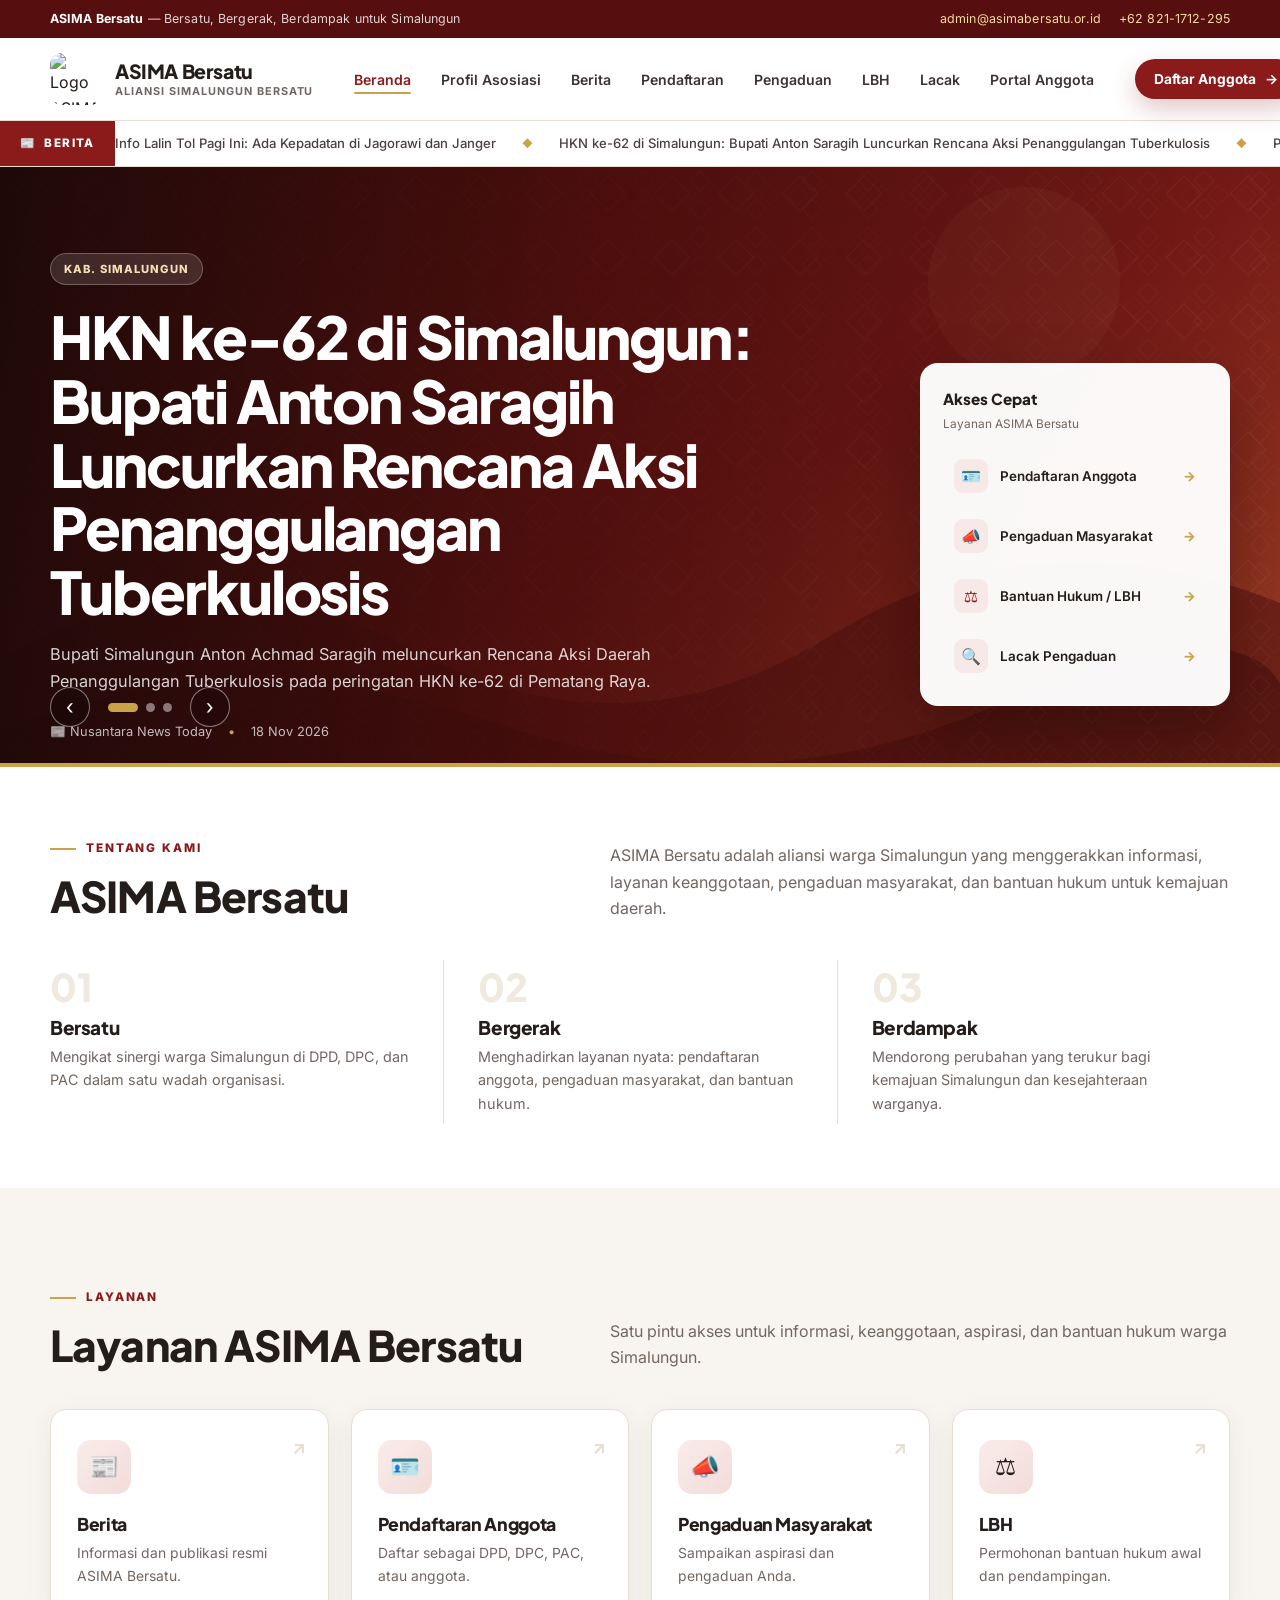
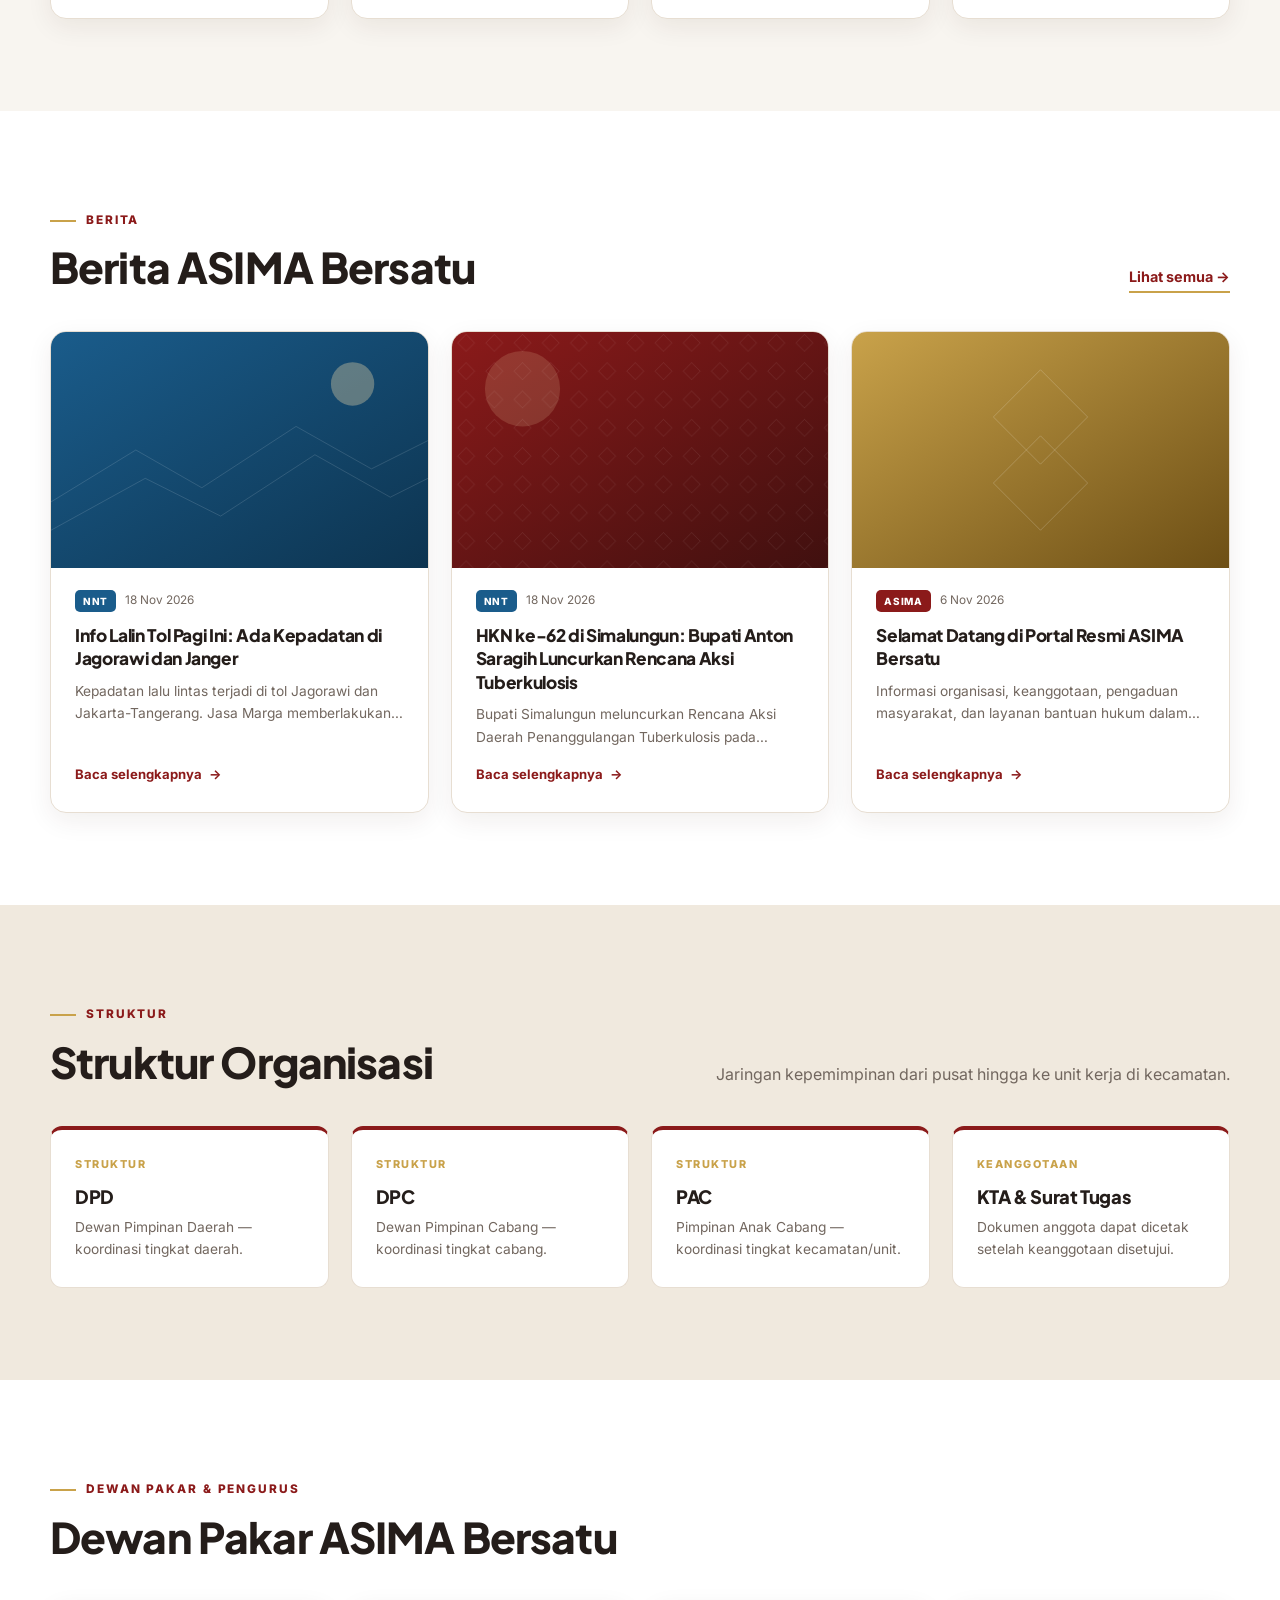
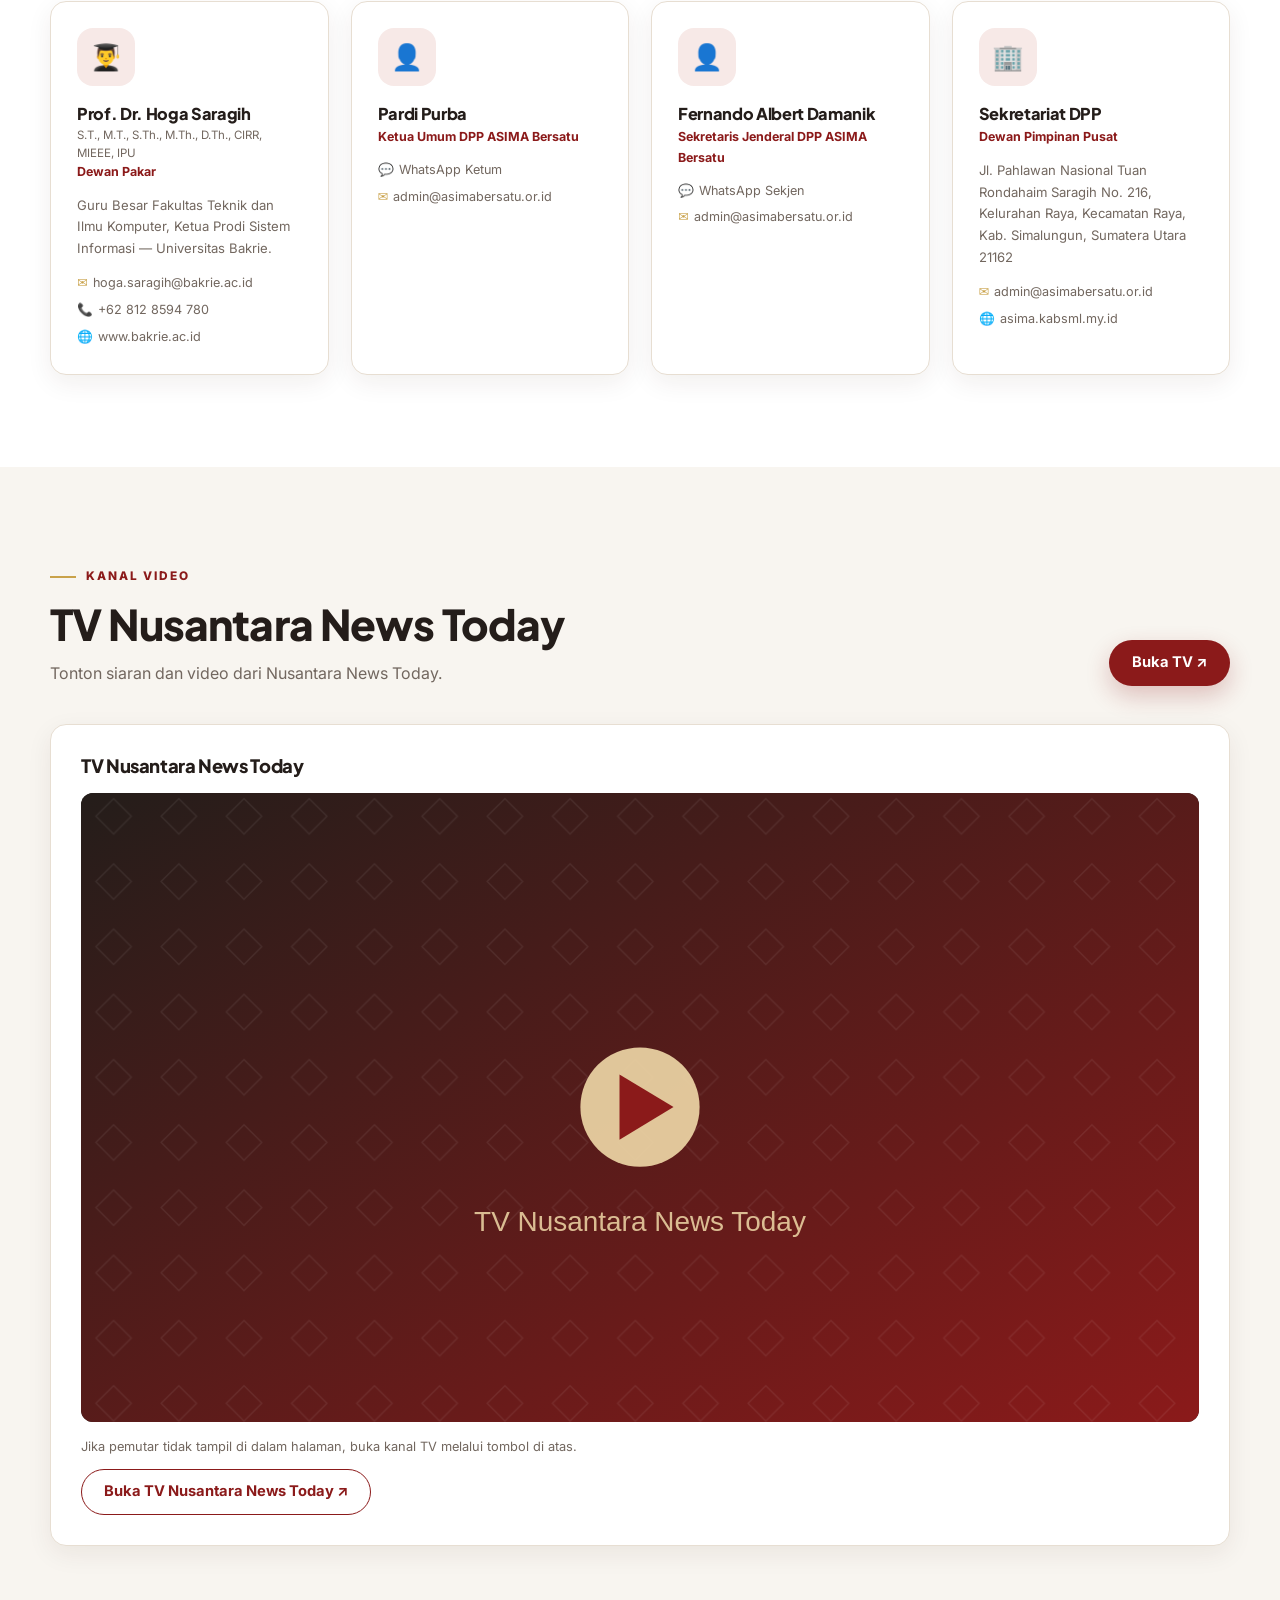
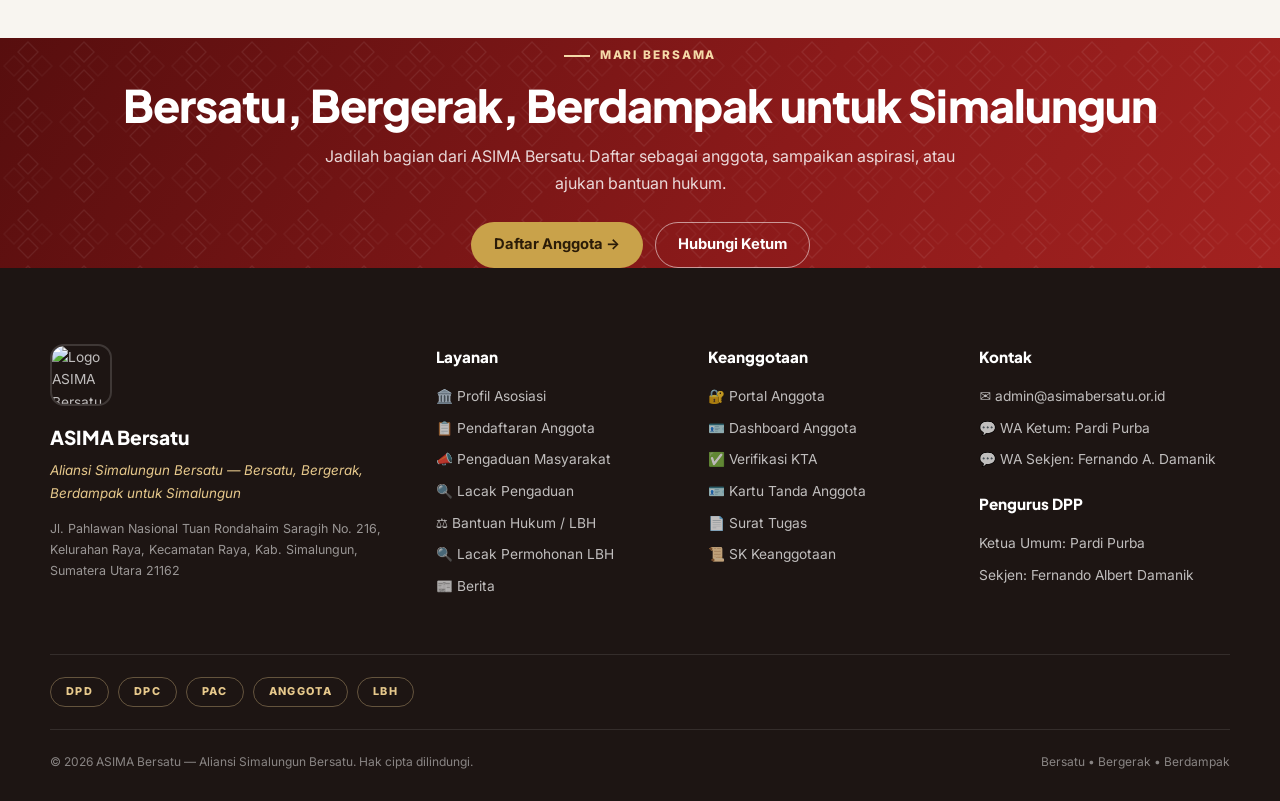
==== commit 37c0a596: "Hilangkan tombol unduh WordPress dari situs" ====
--- a/docs/index.html
+++ b/docs/index.html
@@ -3,16 +3,12 @@
 <head>
 <meta charset="UTF-8">
 <meta name="viewport" content="width=device-width, initial-scale=1">
-<title>ASIMA Bersatu — Aliansi Simalungun Bersatu (Pratinjau Tema)</title>
+<title>ASIMA Bersatu — Aliansi Simalungun Bersatu</title>
 <link rel="preconnect" href="https://fonts.googleapis.com">
 <link rel="preconnect" href="https://fonts.gstatic.com" crossorigin>
 <link href="https://fonts.googleapis.com/css2?family=Inter:wght@400;500;600;700&family=Plus+Jakarta+Sans:wght@500;600;700;800&display=swap" rel="stylesheet">
 <link rel="stylesheet" href="theme/style.css">
 <style>
-.gh-download{position:fixed;right:16px;bottom:20px;z-index:95;display:flex;align-items:center;gap:10px;max-width:calc(100vw - 32px);padding:10px 14px;border-radius:999px;background:#8b1a1a;color:#fff;box-shadow:0 8px 24px rgba(0,0,0,.28);font:600 13px/1.2 Inter,system-ui,sans-serif;text-decoration:none}
-.gh-download:hover{background:#6f1414;color:#fff}
-.gh-download b{color:#f0d18a;font-weight:700}
-@media(max-width:700px){.gh-download{bottom:76px;right:12px;padding:9px 12px;font-size:12px}}
 </style>
 </head>
 <body class="home blog">
@@ -233,7 +229,7 @@
     <div><span class="eyebrow" data-reveal>Kanal Video</span><h2 data-reveal>TV Nusantara News Today</h2><p data-reveal>Tonton siaran dan video dari Nusantara News Today.</p></div>
     <a class="btn btn--primary" href="#" data-reveal>Buka TV ↗</a>
   </div>
-  <div class="tv-card" data-reveal><h3>TV Nusantara News Today</h3><div class="tv-frame"><img src="assets/tv.svg" alt="Pratinjau kanal video" style="width:100%;height:100%;object-fit:cover"></div><p class="tv-card__note muted">Jika pemutar tidak tampil di dalam halaman, buka kanal TV melalui tombol di atas.</p><a class="btn btn--outline btn--outline-primary" href="#">Buka TV Nusantara News Today ↗</a></div>
+  <div class="tv-card" data-reveal><h3>TV Nusantara News Today</h3><div class="tv-frame"><img src="assets/tv.svg" alt="Pratinjau kanal video" style="width:100%;height:100%;object-fit:cover"></div><p class="tv-card__note muted">Jika pemutar tidak tampil di dalam halaman, buka kanal TV melalui tombol di atas.</p><a class="btn btn--outline btn--outline-primary" href="https://tv.nusantaranews-today.com/" target="_blank" rel="noopener">Buka TV Nusantara News Today ↗</a></div>
 </div></section>
 
 <section class="cta-band"><div class="container">
@@ -268,7 +264,6 @@
   <a href="portal/" class="appbar__item"><span aria-hidden="true">🔐</span>Portal</a>
 </nav>
 
-<a class="gh-download" href="asima-bersatu.zip" download aria-label="Unduh paket tema WordPress ASIMA Bersatu">📦 Unduh Tema WordPress <b>.zip</b></a>
 
 <script src="theme/assets/js/main.js"></script>
 </body>
